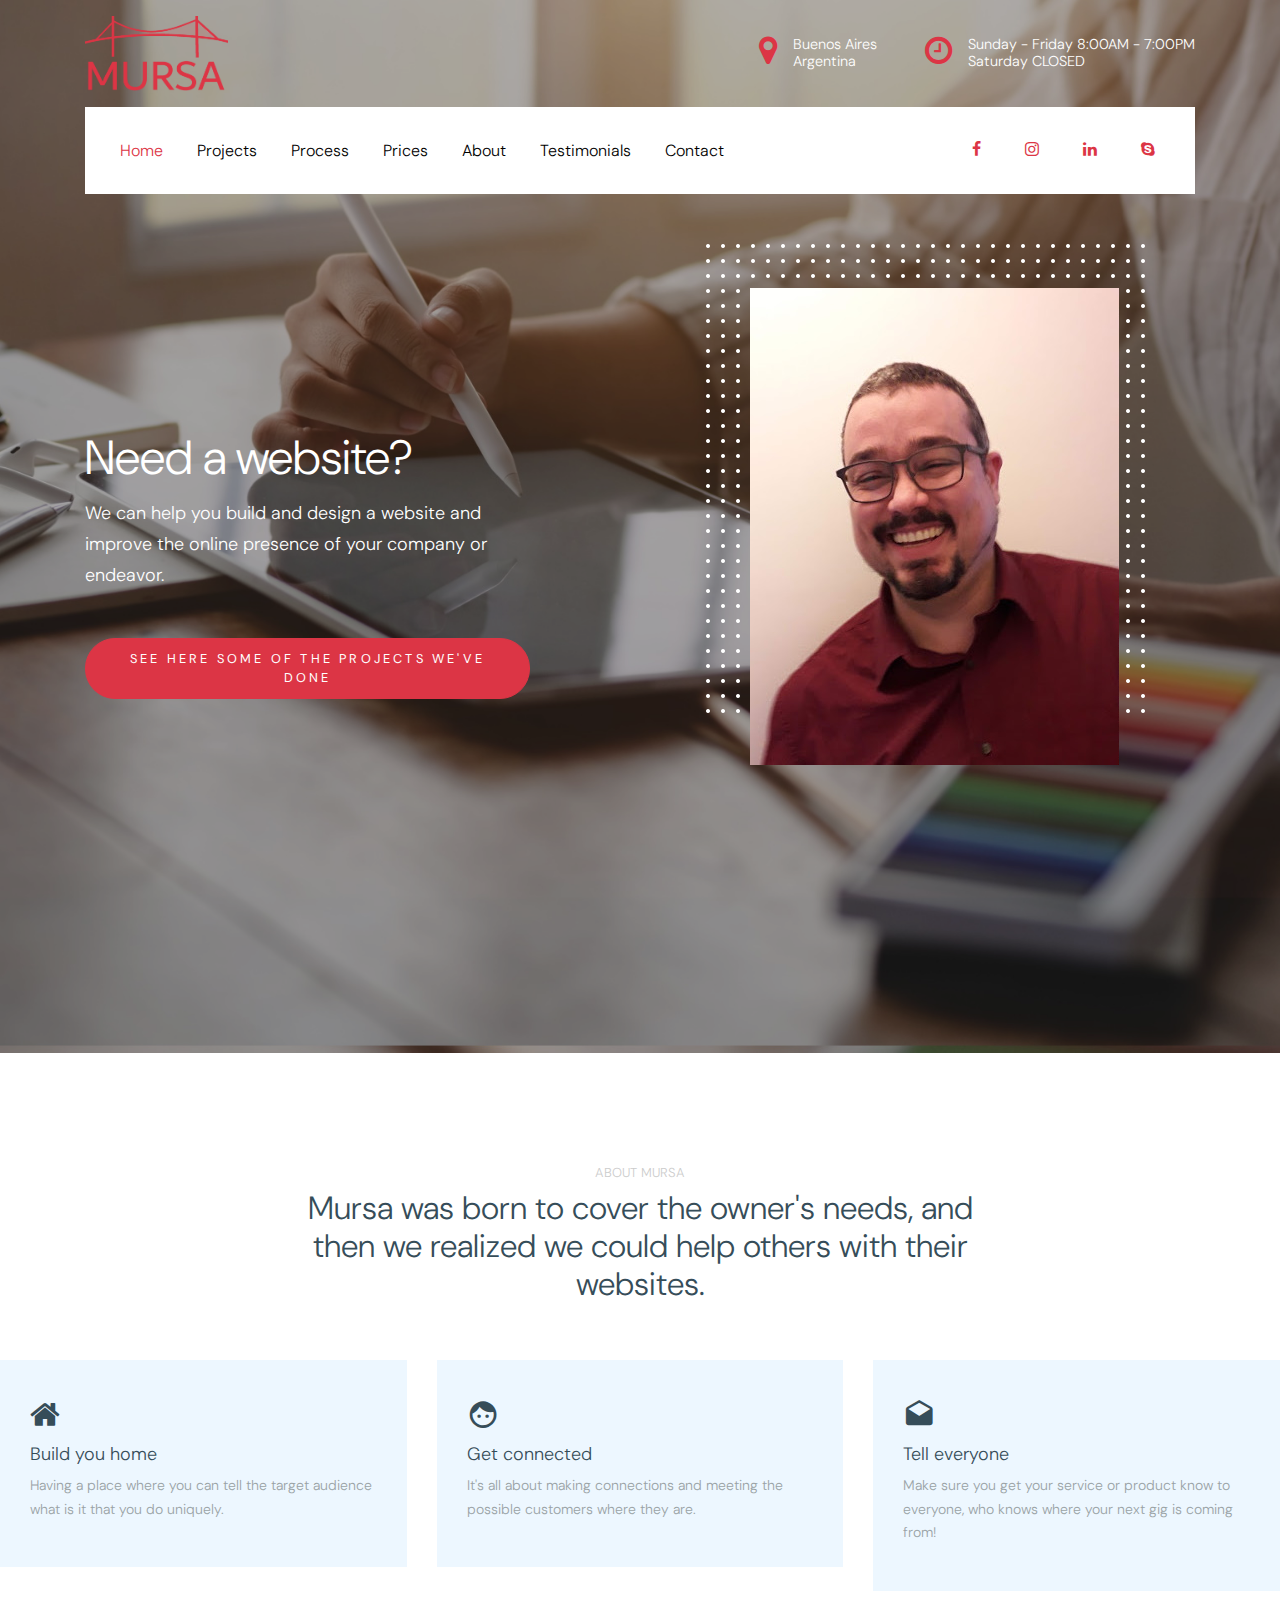
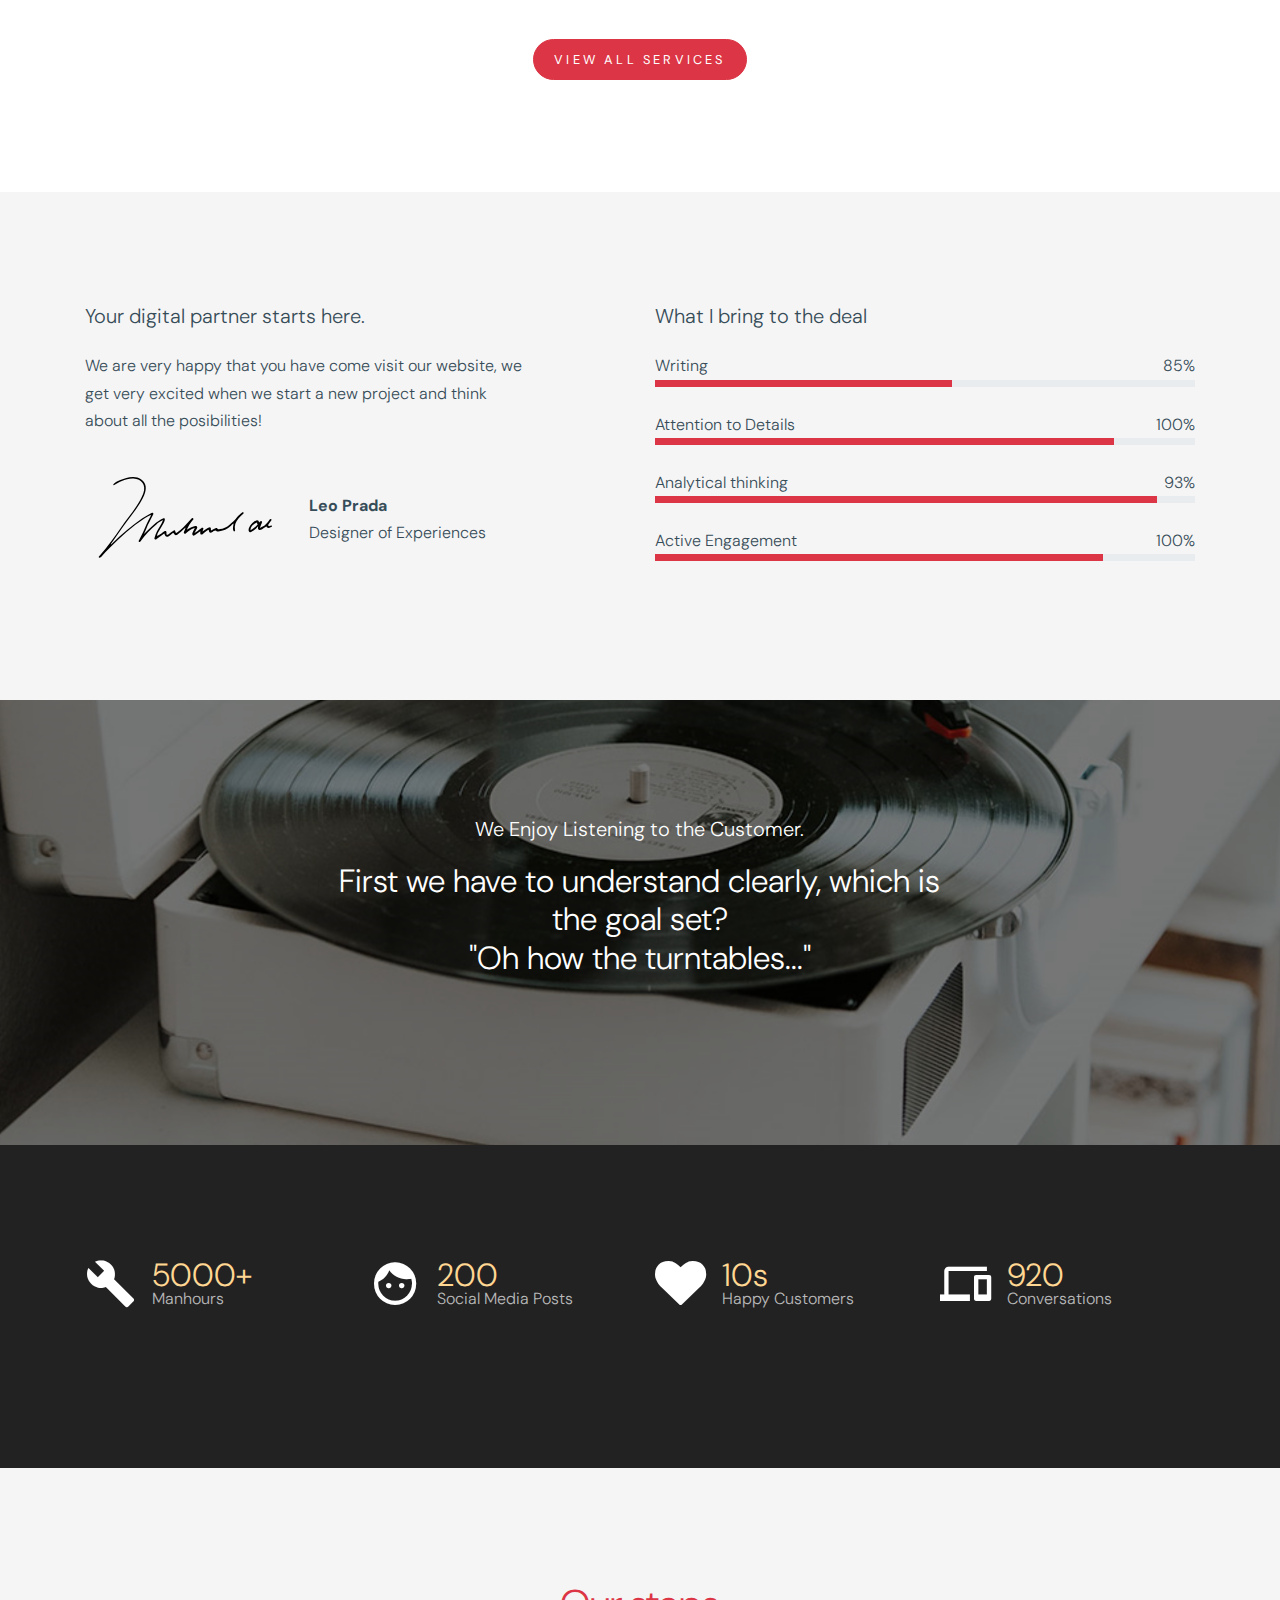
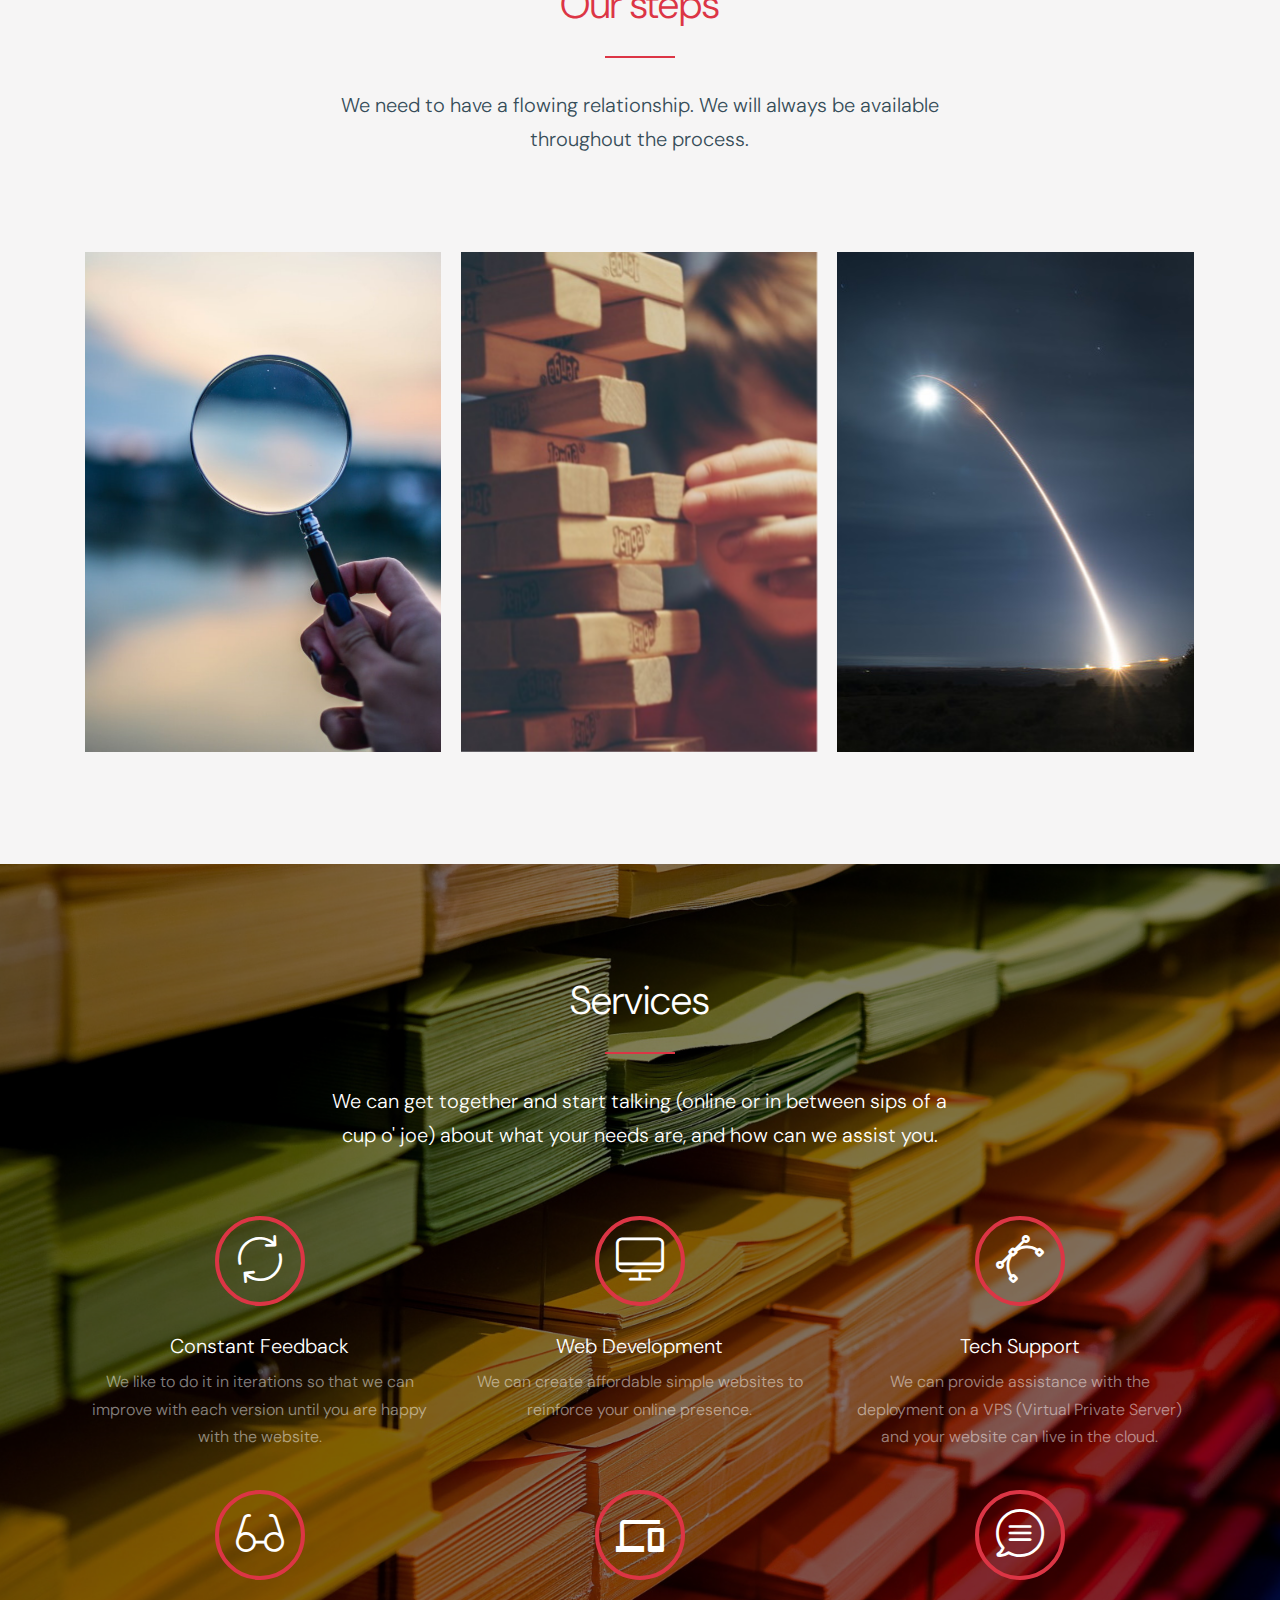
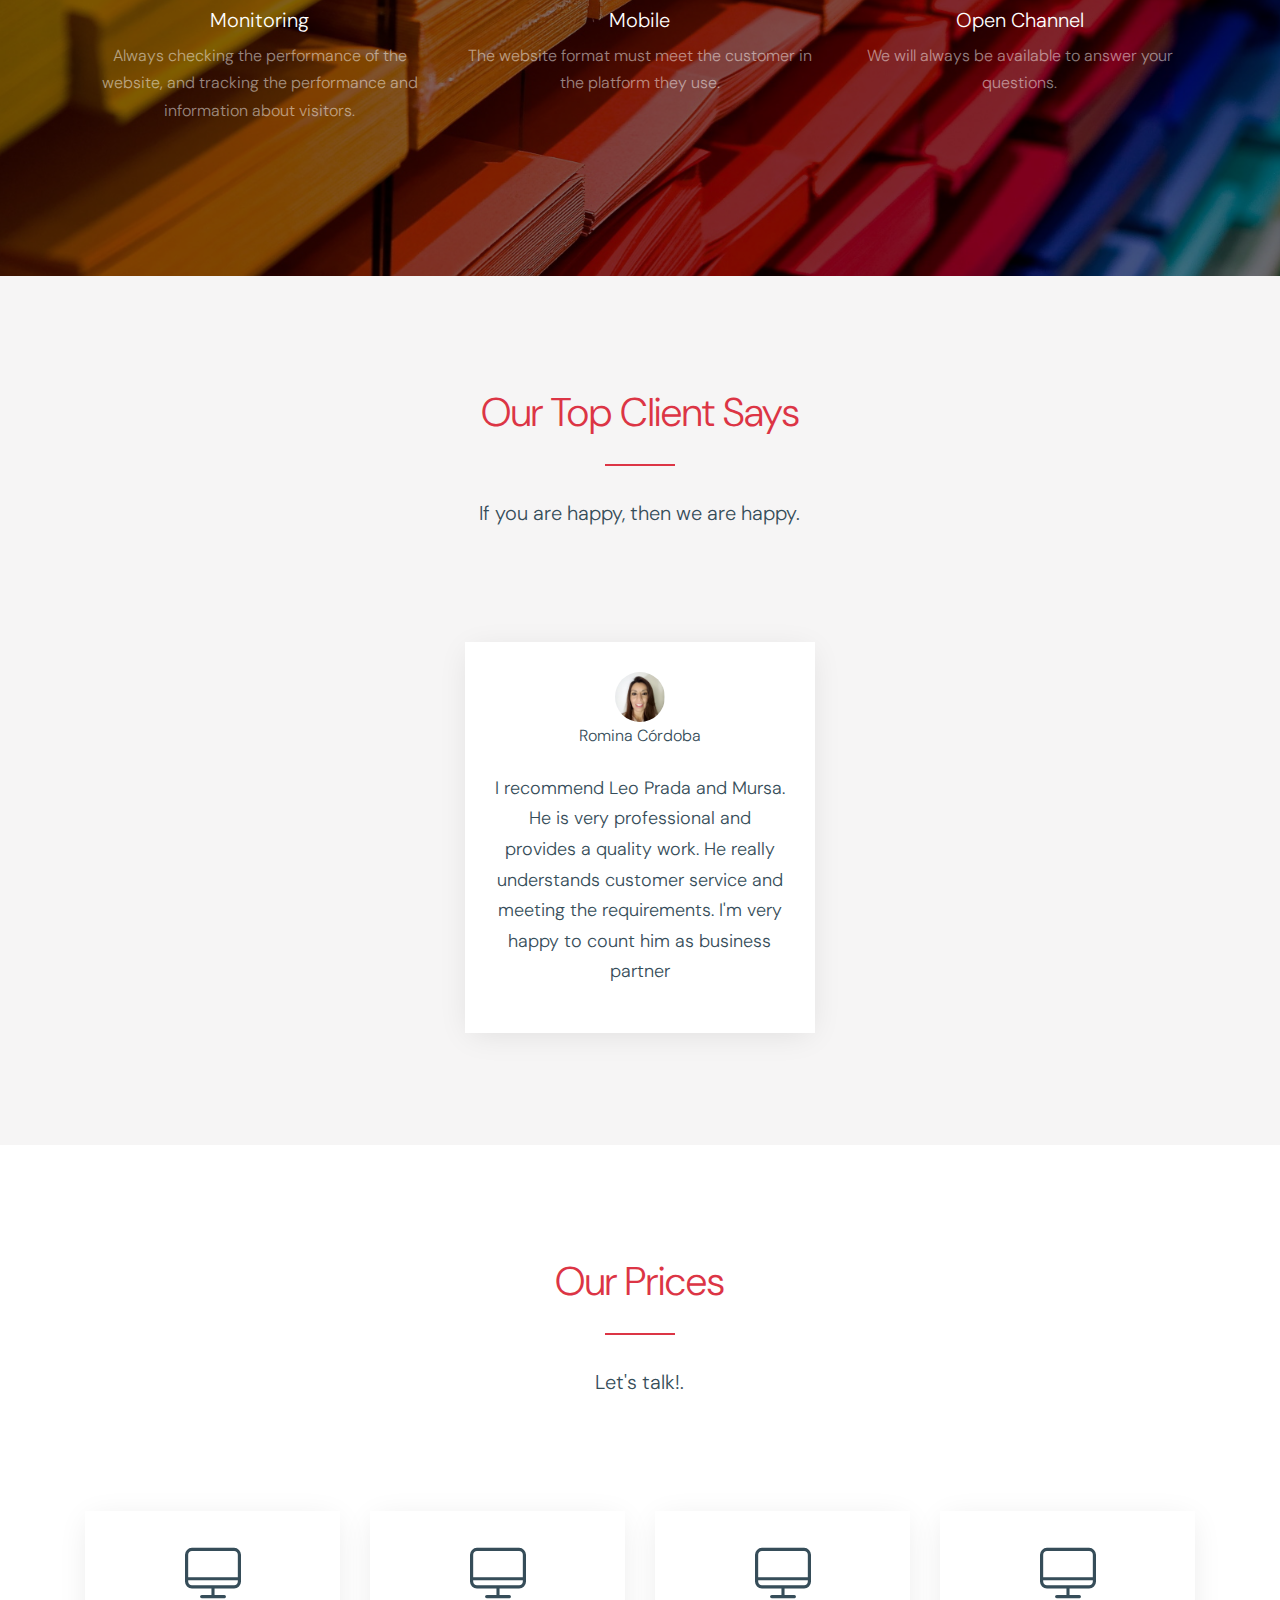
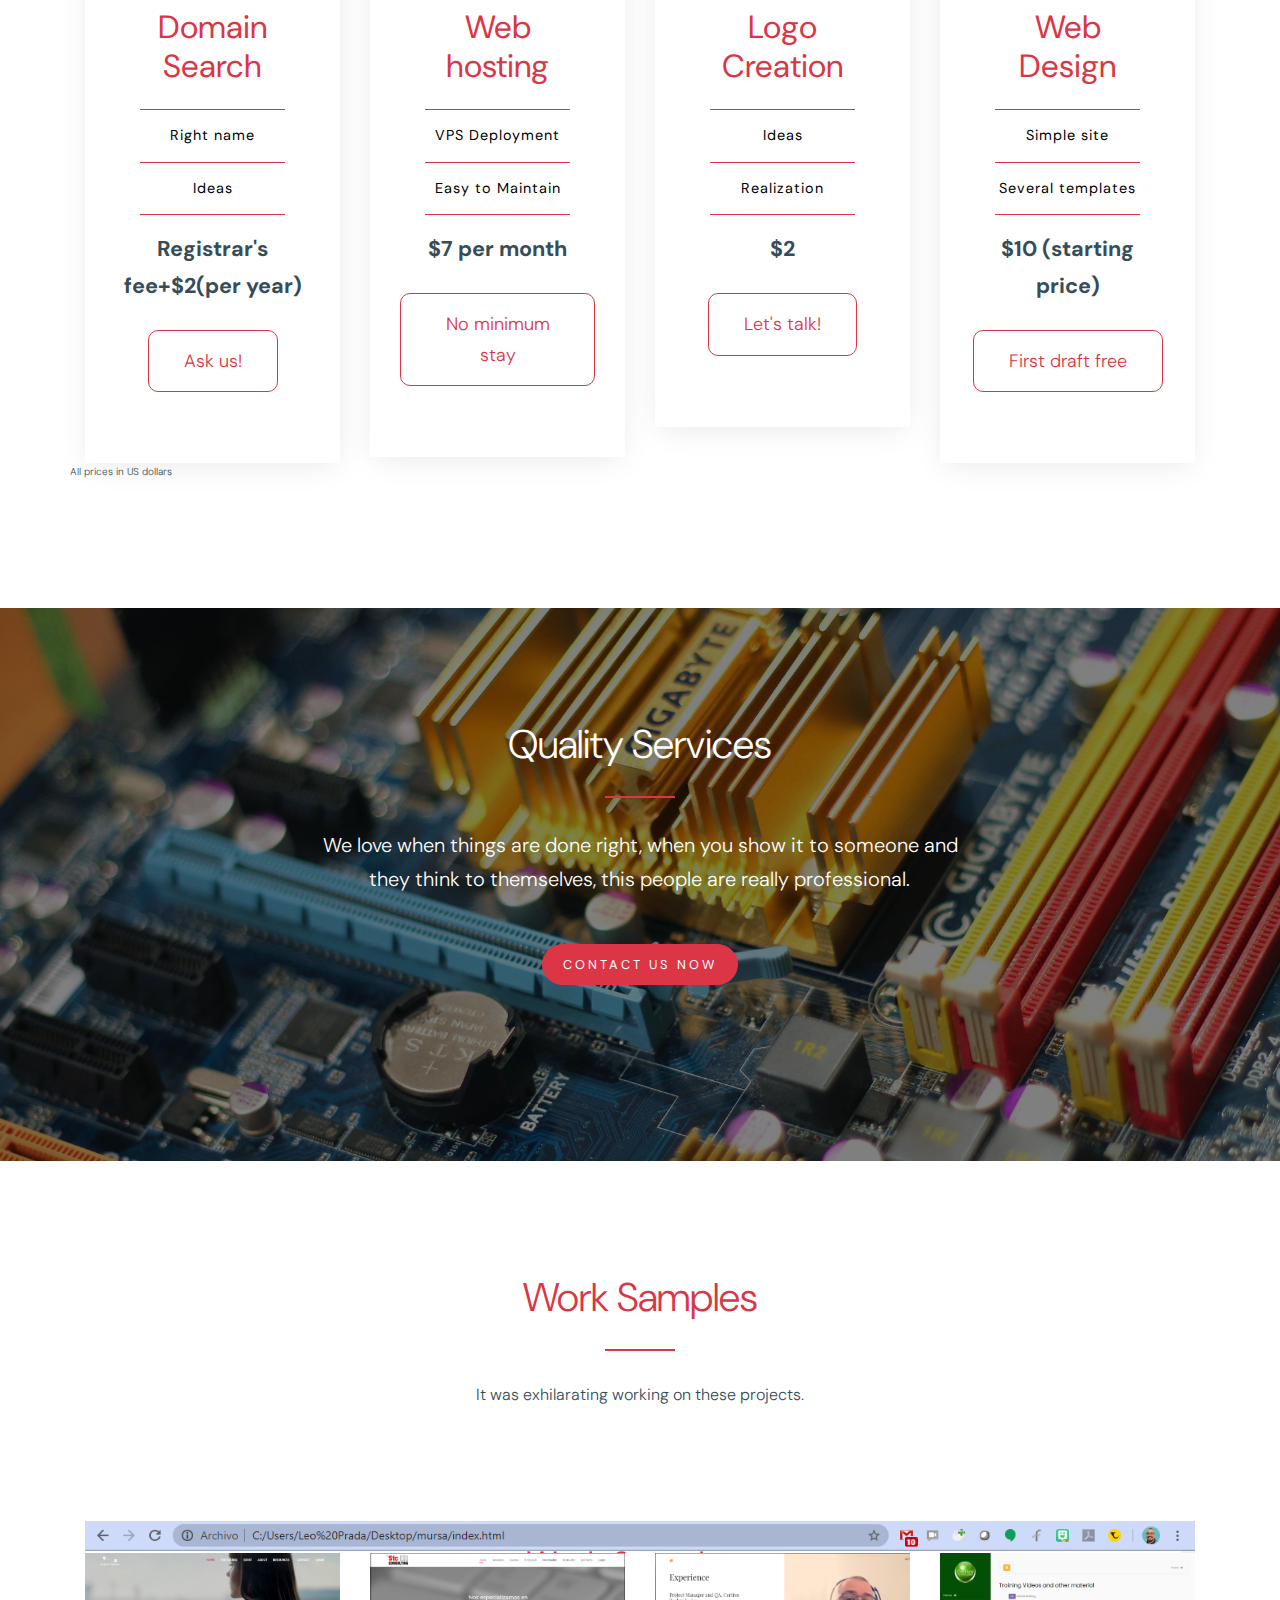
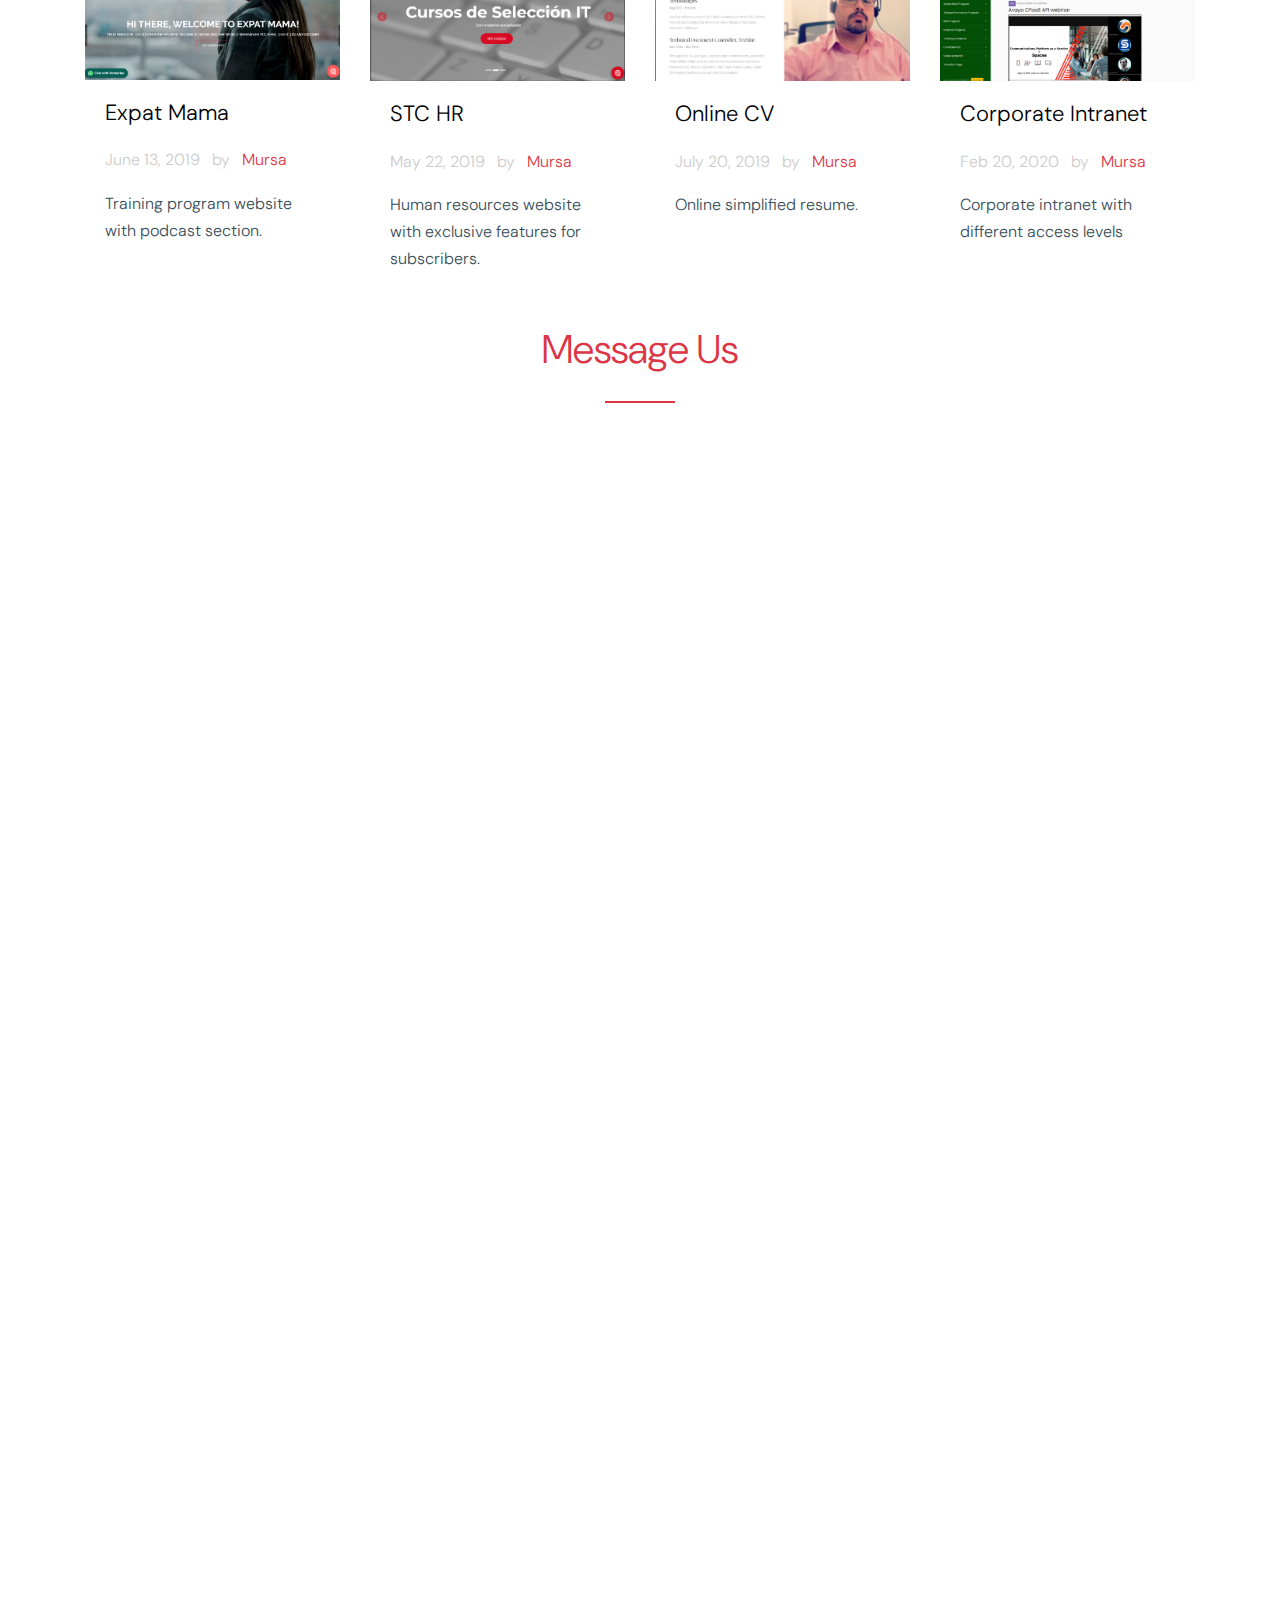
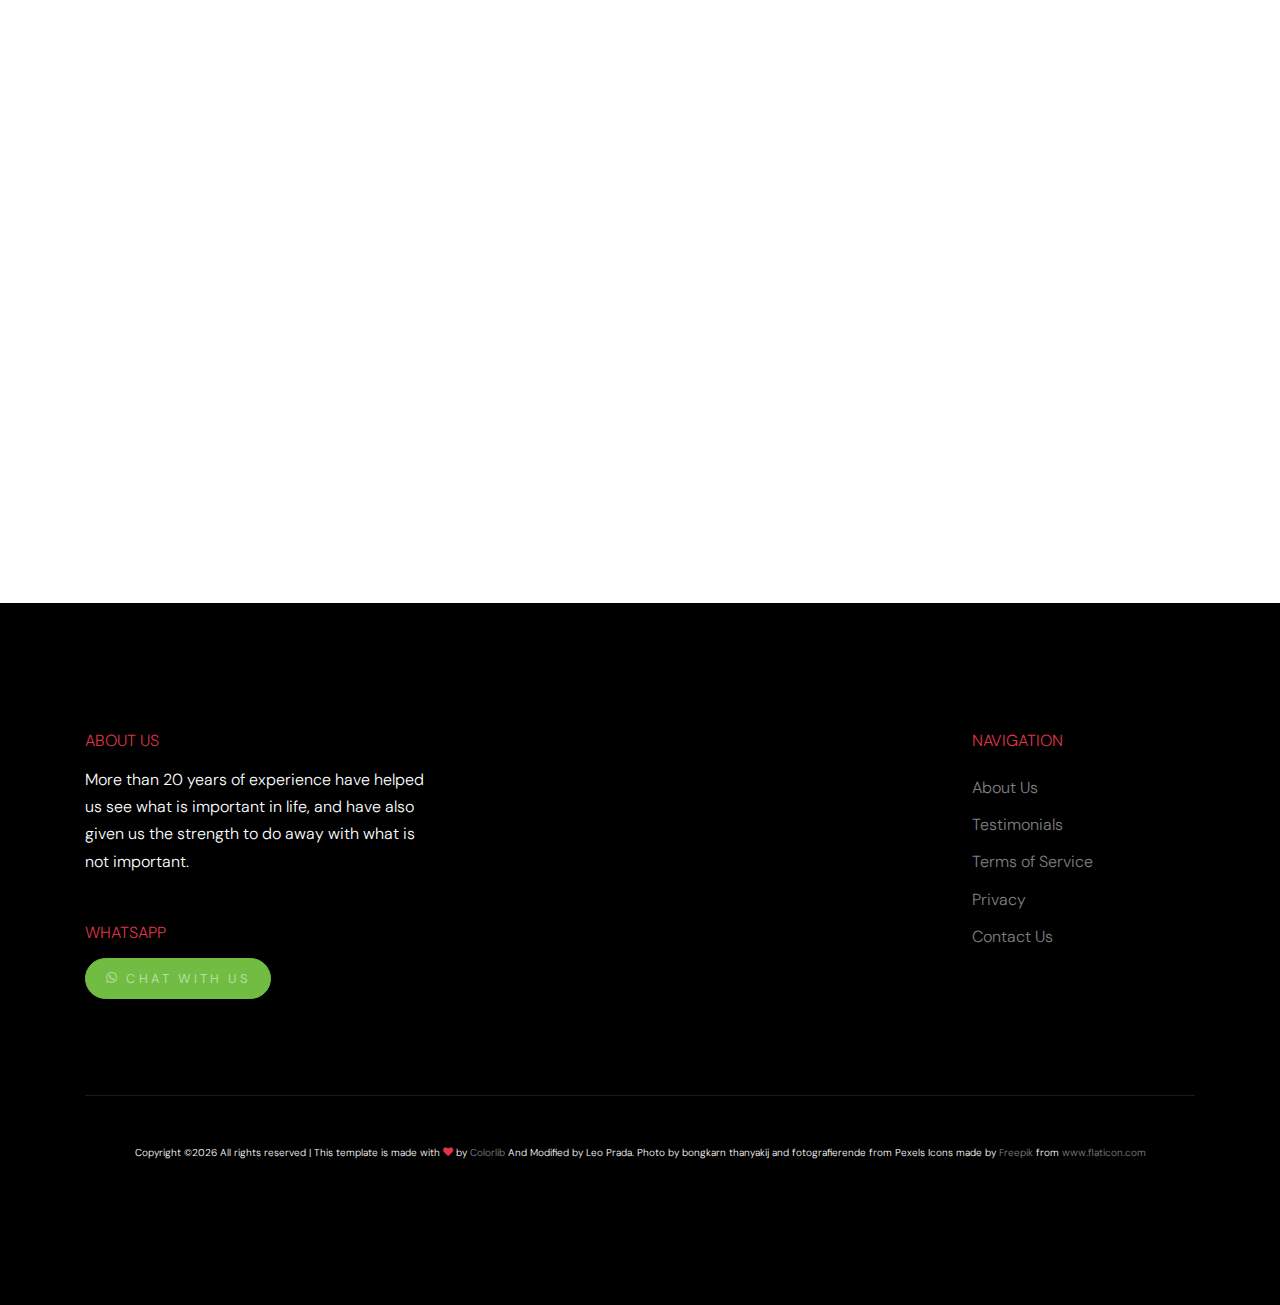
==== index.html @ 1c0abcbe "added intranet" ====
<!doctype html>
<html lang="en">

  <head>
    <title>Mursa &mdash; Designs</title>
    <meta charset="utf-8">
    <meta name="viewport" content="width=device-width, initial-scale=1, shrink-to-fit=no">
	<link rel='icon' href='images/favicon.png' type='image/x-icon'/ >
    <link href="https://fonts.googleapis.com/css?family=DM+Sans:300,400,700&display=swap" rel="stylesheet">

    <link rel="stylesheet" href="fonts/icomoon/style.css">

    <link rel="stylesheet" href="css/bootstrap.min.css">
    <link rel="stylesheet" href="css/bootstrap-datepicker.css">
    <link rel="stylesheet" href="css/jquery.fancybox.min.css">
    <link rel="stylesheet" href="css/owl.carousel.min.css">
    <link rel="stylesheet" href="css/owl.theme.default.min.css">
    <link rel="stylesheet" href="fonts/flaticon/font/flaticon.css">
	<link rel="stylesheet" href="fonts/flaticon-2/font/flaticon.css">
	<link rel="stylesheet" href="https://stackpath.bootstrapcdn.com/font-awesome/4.7.0/css/font-awesome.min.css">
	
	
    <link rel="stylesheet" href="css/aos.css">

    <!-- MAIN CSS -->
    <link rel="stylesheet" href="css/style.css">

  </head>

  <body data-spy="scroll" data-target=".site-navbar-target" data-offset="300">

    
    <div class="site-wrap" id="home-section">

      <div class="site-mobile-menu site-navbar-target">
        <div class="site-mobile-menu-header">
          <div class="site-mobile-menu-close mt-3">
            <span class="icon-close2 js-menu-toggle"></span>
          </div>
        </div>
        <div class="site-mobile-menu-body"></div>
      </div>


<header class="site-navbar site-navbar-target" role="banner">

        <div class="container mb-3">
          <div class="d-flex align-items-center">
            <div class="site-logo mr-auto">
              <img class="site-logo-bg" src="images/mursalogo.png" alt="Mursa" >
              <img class="site-logo-xs" src="images/mursalogoxs.png" alt="Mursa">
			  
            </div>
            <div class="site-quick-contact d-none d-lg-flex ml-auto ">
              <div class="d-flex site-info align-items-center mr-5">
                <span class="block-icon mr-3"><span class="icon-map-marker"></span></span>
                <span>Buenos Aires <br> Argentina</span>
              </div>
              <div class="d-flex site-info align-items-center">
                <span class="block-icon mr-3"><span class="icon-clock-o"></span></span>
                <span>Sunday - Friday 8:00AM - 7:00PM <br> Saturday CLOSED</span>
              </div>
              
            </div>
          </div>
        </div>


        <div class="container">
          <div class="menu-wrap d-flex align-items-center">
            <span class="d-inline-block d-lg-none"><a href="#" class="text-black site-menu-toggle js-menu-toggle py-5"><span class="icon-menu h3 text-black"></span></a></span>

              

              <nav class="site-navigation text-left mr-auto d-none d-lg-block" role="navigation">
                <ul class="site-menu main-menu js-clone-nav mr-auto ">
                  <li class="active"><a href="index.html" class="nav-link">Home</a></li>
                  <li><a href="index.html#projects" class="nav-link">Projects</a></li>
                  <li><a href="index.html#storyline" class="nav-link">Process</a></li>
                  <li><a href="index.html#prices" class="nav-link">Prices</a></li>
                  <li><a href="index.html#features" class="nav-link">About</a></li>
                  <li ><a href="index.html#testimonials" class="nav-link">Testimonials</a></li>
                  <li><a href="index.html#gcontact" class="nav-link">Contact</a></li>
                </ul>
              </nav>

              <div class="top-social ml-auto">
				
				
				<a href="https://www.facebook.com/leandroprada" target="_blank"><span class="icon-facebook"></span></a>
				<a href="https://www.instagram.com/leandro.prada" target="_blank"><span class="icon-instagram"></span></a>
                <a href="https://www.linkedin.com/in/leandroprada" target="_blank"><span class="icon-linkedin"></span></a>
				<a href="skype:leandroprada?chat"  target="_blank"><span class="icon-skype"></span></a>
              </div>
          </div>
        </div>

       

      </header>
    <div class="ftco-blocks-cover-1">
      <div class="site-section-cover overlay" data-stellar-background-ratio="0.5" style="background-image: url('images/hero_1m.jpg')">
        <div class="container">
          <div class="row align-items-center ">
            <div class="col-md-5 mt-5 pt-5">
              <h1 class="mb-3">Need a website?</h1>
              <p>We can help you build and design a website and improve the online presence of your company or endeavor.</p>
              <p class="mt-5"><a href="#projects" class="btn btn-primary">See here some of the projects we've done</a></p>
            </div>
            <div class="col-md-5 ml-auto">
              <div class="white-dots">
                <img src="images/img_7.jpg" alt="" class="img-fluid">
              </div>
            </div>
          </div>
        </div>
      </div>
    </div>
    
    <div class="site-section">
      <div id="features" ="container">
        <div class="row justify-content-center text-center">
          <div class="col-md-7 mb-5">
            <h5 class="subtitle">About Mursa</h5>
            <h2>Mursa was born to cover the owner's needs, and then we realized we could help others with their websites.</h2>
          </div>
        </div>
        <div class="row">
          <div class="col-md-6 col-lg-4 mb-4 mb-lg-0">
            <div class="feature-1">
              <span class="wrap-icon">
                <span class="icon-home"></span>
              </span>
              <h3>Build you home</h3>
              <p>Having a place where you can tell the target audience what is it that you do uniquely.</p>
            </div>
          </div>
          <div class="col-md-6 col-lg-4 mb-4 mb-lg-0">
            <div class="feature-1">
              <span class="wrap-icon">
                <span class="icon-face"></span>
              </span>
              <h3>Get connected</h3>
              <p>It's all about making connections and meeting the possible customers where they are.</p>
            </div>
          </div>
          <div class="col-md-6 col-lg-4 mb-4 mb-lg-0">
            <div class="feature-1">
              <span class="wrap-icon">
                <span class="icon-drafts"></span>
              </span>
              <h3>Tell everyone</h3>
              <p>Make sure you get your service or product know to everyone, who knows where your next gig is coming from!</p>
            </div>
          </div>
        </div>
        <div class="row mt-5">
          <div class="col-lg-12 text-center">
            <a href="#services" class="btn btn-primary">View All Services</a>
          </div>
        </div>
      </div>
    </div>




    <div class="site-section bg-light">
      <div class="container">
        <div class="row">
          <div class="col-md-5">
            <h2 class="h5 mb-4">Your digital partner starts here.</h2>
            <p>We are very happy that you have come visit our website, we get very excited when we start a new project and think about all the posibilities!</p>

            <div class="d-flex align-items-center">
              <span class="sign mr-4">
                <img src="images/signature.svg" alt="" class="img-fluid">
              </span>
              <div>
                <span class="d-block font-weight-bold">Leo Prada</span>
                <span>Designer of Experiences</span>
              </div>
            </div>
          </div>
          <div class="col-md-6 ml-auto">
            <h2 class="h5 mb-4">What I bring to the deal</h2>

            <div class="progress-wrap mb-4">
              <div class="d-flex">
                <span>Writing</span>
                <span class="ml-auto">85%</span>
              </div>
              <div class="progress rounded-0" style="height: 7px;">
                <div class="progress-bar" role="progressbar" style="width: 55%;" aria-valuenow="55" aria-valuemin="0" aria-valuemax="100"></div>
              </div>
            </div>

            <div class="progress-wrap mb-4">
              <div class="d-flex">
                <span>Attention to Details</span>
                <span class="ml-auto">100%</span>
              </div>
              <div class="progress rounded-0" style="height: 7px;">
                <div class="progress-bar" role="progressbar" style="width: 85%;" aria-valuenow="85" aria-valuemin="0" aria-valuemax="100"></div>
              </div>
            </div>

            <div class="progress-wrap mb-4">
              <div class="d-flex">
                <span>Analytical thinking</span>
                <span class="ml-auto">93%</span>
              </div>
              <div class="progress rounded-0" style="height: 7px;">
                <div class="progress-bar" role="progressbar" style="width: 93%;" aria-valuenow="93" aria-valuemin="0" aria-valuemax="100"></div>
              </div>
            </div>

            <div class="progress-wrap mb-4">
              <div class="d-flex">
                <span>Active Engagement</span>
                <span class="ml-auto">100%</span>
              </div>
              <div class="progress rounded-0" style="height: 7px;">
                <div class="progress-bar" role="progressbar" style="width: 83%;" aria-valuenow="83" aria-valuemin="0" aria-valuemax="100"></div>
              </div>
            </div>

          </div>
        </div>
      </div>
    </div>

    <div class="site-section section-3" data-stellar-background-ratio="0.5" style="background-image: url('images/hero_2.jpg');">
      <div class="container">
        <div class="row justify-content-center text-center">
          <div class="col-7 text-center mb-5">
            <p class="lead text-white">We Enjoy Listening to the Customer.</p>
            <h2 class="text-white">First we have to understand clearly, which is the goal set? </br> "Oh how the turntables..."</h2>
          </div>
        </div>
        
      </div>
    </div>

    <div class="site-section counter-wrap">
      <div class="container">
        <div class="row">
          <div class="col-md-6 col-lg-3 mb-5">
            <div class="d-flex align-items-center counter">
              <span class="icon-build wrap-icon mr-3"></span>
              <div class="text">
                <span class="d-block number">5000+</span>
                <span class="caption">Manhours</span>
              </div>
            </div>
          </div>
          <div class="col-md-6 col-lg-3 mb-5">
            <div class="d-flex align-items-center counter">
              <span class="icon-face wrap-icon mr-3"></span>
              <div class="text">
                <span class="d-block number">200</span>
                <span class="caption">Social Media Posts</span>
              </div>
            </div>
          </div>
          <div class="col-md-6 col-lg-3 mb-5">
            <div class="d-flex align-items-center counter">
              <span class="icon-heart wrap-icon mr-3"></span>
              <div class="text">
                <span class="d-block number">10s</span>
                <span class="caption">Happy Customers</span>
              </div>
            </div>
          </div>
		     <div class="col-md-6 col-lg-3 mb-5">
            <div class="d-flex align-items-center counter">
              <span class="icon-phonelink wrap-icon mr-3"></span>
              <div class="text">
                <span class="d-block number">920</span>
                <span class="caption">Conversations</span>
              </div>
            </div>
          </div>
        </div>
      </div>
    </div>



    <div class="site-section bg-light">
      <div id="storyline" class="container">
        <div class="row justify-content-center  mb-5">
          <div class="col-md-7 text-center">
            <h3 class="section-heading text-center">Our steps</h3>
            <p class="mb-5 lead">We need to have a flowing relationship. We will always be available throughout the process.</p>

          </div>

        </div>
        <div class="row">
          <div class="col-12">

            <div class="nonloop-block-13 owl-carousel">
              <div class="news-1" style="background-image: url('images/img_8.jpg');">
                <div class="text">
                  <h3><a href="#storyline">I Still Haven't Found...</a></h3>
                  <span class="category d-block mb-3">Research</span>
                  <p class="mb-4">Discovery sessions aiming at the gathering of requirements, regarding the company's vision of the world. The goals the website will have.</p>
                  <a href="#storyline" class="d-block arrow-wrap"><span class="icon-arrow_forward"></span></a>
                </div>
              </div>

              <div class="news-1" style="background-image: url('images/img_9.jpg');">
                <div class="text">
                  <h3><a href="#storyline">Our House in the Middle of the Stret</a></h3>
                  <span class="category d-block mb-3">Construction</span>
                  <p class="mb-4">Building the website in a number of iterations, brick after brick.</p>
                  <a href="#storyline" class="d-block arrow-wrap"><span class="icon-arrow_forward"></span></a>
                </div>
              </div>

              <div class="news-1" style="background-image: url('images/img_10.jpg');">
                <div class="text">
                  <h3><a href="#storyline">Last Train to London</a></h3>
                  <span class="category d-block mb-3">Deployment</span>
                  <p class="mb-4">Finally, once the product is ready to see the light, it is launched and tested.</p>
                  <a href="#storyline" class="d-block arrow-wrap"><span class="icon-arrow_forward"></span></a>
                </div>
              </div>

             <!--  <div class="news-1" style="background-image: url('images/img_1.jpg');">
                <div class="text">
                  <h3><a href="#">Final Countdown</a></h3>
                  <span class="category d-block mb-3">Web Development</span>
                  <p class="mb-4">Finally, once the product is ready to see the light, it is launched and tested.</p>
                  <a href="#" class="d-block arrow-wrap"><span class="icon-arrow_forward"></span></a>
                </div>
              </div> -->
            </div>
            
          </div>
        </div>
      </div>
    </div>


    

    <div class="site-section section-3" data-stellar-background-ratio="0.5" style="background-image: url('images/hero_2m.jpg');">
      <div id="services" class="container">
        <div class="row justify-content-center text-center">
          <div class="col-7 text-center mb-5">
            <h2 class="text-white section-heading primary-color-icon text-center">Services</h2>
            <p class="lead text-white">We can get together and start talking (online or in between sips of a cup o' joe) about what your needs are, and how can we assist you. </p>
          </div>
        </div>
        <div class="row">
          <div class="col-lg-4 col-md-6 mb-4">
            <div class="service-1">
              <span class="service-1-icon">
                <!-- <span class="icon-attach_money"></span> -->
				<span class="flaticon-reload display-4  mb-4 d-inline-block"></span>
			  </span>
              <div class="service-1-contents">
                <h3>Constant Feedback</h3>
                <p>We like to do it in iterations so that we can improve with each version until you are happy with the website.</p>
              </div>
            </div>
          </div>
          <div class="col-lg-4 col-md-6 mb-4">
            <div class="service-1">
              <span class="service-1-icon">
                <!-- <span class="icon-build"></span> -->
				<span class="flaticon-monitor display-4 mb-4 d-inline-block"></span>
              </span>
              <div class="service-1-contents">
                <h3>Web Development</h3>
                <p>We can create affordable simple websites to reinforce your online presence.</p>
              </div>
            </div>
          </div>
          <div class="col-lg-4 col-md-6 mb-4">
            <div class="service-1">
              <span class="service-1-icon">
                <span class="flaticon-vector display-4  mb-4 d-inline-block"></span>
              </span>
              <div class="service-1-contents">
                <h3>Tech Support</h3>
                <p>We can provide assistance with the deployment on a VPS (Virtual Private Server) and your website can live in the cloud.</p>
              </div>
            </div>
          </div>

          <div class="col-lg-4 col-md-6 mb-4">
            <div class="service-1">
              <span class="service-1-icon">
                <span class="flaticon-glasses display-4 mb-4 d-inline-block"></span>                
              </span>
              <div class="service-1-contents">
                <h3>Monitoring</h3>
                <p>Always checking the performance of the website, and tracking the performance and information about visitors.</p>
              </div>
            </div>
          </div>
		  
		  
		    
		  
		  
          <div class="col-lg-4 col-md-6 mb-4">
            <div class="service-1">
              <span class="service-1-icon">
                <span class="icon-phonelink"></span>
              </span>
              <div class="service-1-contents">
                <h3>Mobile</h3>
                <p>The website format must meet the customer in the platform they use.</p>
              </div>
            </div>
          </div>
          <div class="col-lg-4 col-md-6 mb-4">
            <div class="service-1">
              <span class="service-1-icon">
                <span class="flaticon-chat display-4 mb-4 d-inline-block"></span>
              </span>
              <div class="service-1-contents">
                <h3>Open Channel</h3>
                <p>We will always be available to answer your questions.</p>
              </div>
            </div>
          </div>

        </div>
      </div>
    </div>


    
    
    <div class="site-section bg-light">
      <div id="testimonials" class="container">
        <div class="row justify-content-center text-center mb-5">
          <div class="col-7 text-center mb-5">
            <h2 class="section-heading text-center">Our Top Client Says</h2>
            <p class="lead">If you are happy, then we are happy.</p>
          </div>
        </div>
        <div class="row">
          <div class="offset-lg-4 col-lg-4 mb-4 mb-lg-0">
            <div class="testimonial-2 text-center">
              <div class="v-card mb-4 text-center">
                <img src="images/person_1.jpg" alt="Image" class="img-fluid mx-auto d-block">
                <span>Romina C&oacute;rdoba</span>
              </div>
              <blockquote>
                <p>I recommend Leo Prada and Mursa. He is very professional and provides a quality work. He really understands customer service and meeting the requirements. I'm very happy to count him as business partner</p>
              </blockquote>
              
            </div>
          </div>
<!--           <div class="col-lg-4 mb-4 mb-lg-0">
            <div class="testimonial-2 text-center">
              <div class="v-card mb-4 text-center">
                <img src="images/person_2.jpg" alt="Image" class="img-fluid mx-auto d-block">
                <span>Jean Stanley</span>
              </div>
              <blockquote>
                <p>"Lorem ipsum dolor sit amet, consectetur adipisicing elit. Voluptatem, deserunt eveniet veniam. Ipsam, nam, voluptatum"</p>
              </blockquote>
              
            </div>
          </div>
          <div class="col-lg-4 mb-4 mb-lg-0">
            <div class="testimonial-2 text-center">
              <div class="v-card mb-4 text-center">
                <img src="images/person_3.jpg" alt="Image" class="img-fluid mx-auto d-block">
                <span>Katie Rose</span>
              </div>
              <blockquote>
                <p>"Lorem ipsum dolor sit amet, consectetur adipisicing elit. Voluptatem, deserunt eveniet veniam. Ipsam, nam, voluptatum"</p>
              </blockquote>
              
            </div>
          </div> -->
        </div>
      </div>
    </div>


	<div class="site-section bg-gray-4">
      <div id="prices" class="container">
        <div class="row justify-content-center text-center mb-5">
          <div class="col-7 text-center mb-5">
            <h2 class="section-heading text-center">Our Prices</h2>
            <p class="lead">Let's talk!.</p>
          </div>
        </div>
        <div class="row ">
          <div class="col-lg-3 mb-3 mb-lg-0">
            <div class="testimonial-2 text-center">
              <div class="v-card mb-4 text-center">
                <span class="flaticon-monitor display-4 mb-4 "></span>
                <h2 class="pricing-title">Domain </br> Search</h2>
              </div>
              <blockquote>
                <ul class="pricing-features">
				  <li class="pricing-features-item">Right name</li>
				  <li class="pricing-features-item">Ideas</li>
				</ul>
				<span class="pricing-price">Registrar's fee+$2(per year)</span>
				<a href="./index.html#contact" class="pricing-button">Ask us!</a>
              </blockquote>
              
            </div>
          </div>
		    <div class="col-lg-3 mb-3 mb-lg-0">
            <div class="testimonial-2 text-center">
              <div class="v-card mb-4 text-center">
                <span class="flaticon-monitor display-4 mb-4"></span>
                <h2 class="pricing-title">Web </br> hosting</h2>
              </div>
              <blockquote>
                <ul class="pricing-features text-center">
				  <li class="pricing-features-item">VPS Deployment</li>
				  <li class="pricing-features-item">Easy to Maintain</li>
				</ul>
				<span class="pricing-price">$7 per month</span>
				<a href="./index.html#gcontact" class="pricing-button">No minimum stay</a>
              </blockquote>
              
            </div>
          </div>
		    <div class="col-lg-3 mb-3 mb-lg-0">
            <div class="testimonial-2 text-center">
              <div class="v-card mb-4 text-center">
                <span class="flaticon-monitor display-4 mb-4"></span>
                <h2 class="pricing-title">Logo </br> Creation</h2>
              </div>
              <blockquote>
                <ul class="pricing-features text-center">
				  <li class="pricing-features-item">Ideas</li>
				  <li class="pricing-features-item">Realization</li>
				</ul>
				<span class="pricing-price">$2</span>
				<a href="./index.html#gcontact" class="pricing-button">Let's talk!</a>
              </blockquote>
              
            </div>
          </div>
		    <div class="col-lg-3 mb-3 mb-lg-0">
            <div class="testimonial-2 text-center">
              <div class="v-card mb-4 text-center">
                <span class="flaticon-monitor display-4 mb-4"></span>
                <h2 class="pricing-title">Web </br> Design</h2>
              </div>
              <blockquote>
                <ul class="pricing-features text-center">
				  <li class="pricing-features-item">Simple site</li>
				  <li class="pricing-features-item">Several templates</li>
				</ul>
				<span class="pricing-price">$10 (starting price)</span>
				<a href="./index.html#gcontact" class="pricing-button">First draft free</a>
              </blockquote>
              
            </div>
          </div>
		  <p style="font-size:10px">All prices in US dollars</p>
        </div>
      </div>
    </div>
	



    <div class="site-section section-3" data-stellar-background-ratio="0.5" style="background-image: url('images/hero_3m.jpg');">
      <div class="container">
        <div class="row justify-content-center text-center">
          <div class="col-7 text-center mb-5">
            <h2 class="text-white section-heading primary-color-icon text-center">Quality Services</h2>
            <p class="lead text-white mb-5">We love when things are done right, when you show it to someone and they think to themselves, this people are really professional.</p>
            <p><a href="#gcontact" class="btn btn-primary">Contact Us Now</a></p>
          </div>
        </div>
      </div>
    </div>


    <div id="projects" class="site-section bg-white">
      <div class="container">
        <div class="row justify-content-center text-center mb-5">
          <div class="col-7 text-center mb-5">
            <h2 class="section-heading text-center">Work Samples</h2>
            <p>It was exhilarating working on these projects.</p>
          </div>
        </div>

        <div class="row">
		
		  <div class="col-lg-12 col-md-12 mb-12">
			<img src="images/navigationbar.png" alt="Image" class="img-fluid">
		  </div>	 
		
          <div class="col-lg-3 col-md-6 mb-3">
            <div class="post-entry-1 h-100">
              <a href="http://www.expatmama.life" target="_blank">
                <img src="images/expatmama.png" alt="Image"
                 class="img-fluid">
              </a>
              <div class="post-entry-1-contents">
                
                <h2><a href="http://www.expatmama.life" target="_blank">Expat Mama</a></h2>
                <span class="meta d-inline-block mb-3">June 13, 2019 <span class="mx-2">by</span> <a href="#">Mursa</a></span>
                <p>Training program website with podcast section.</p>
              </div>
            </div>
          </div>
          <div class="col-lg-3 col-md-6 mb-3">
            <div class="post-entry-1 h-100">
              <a href="https://www.stchr.com.ar"  target="_blank">
                <img src="images/stchr.png" alt="Image"
                 class="img-fluid">
              </a>
              <div class="post-entry-1-contents">
                
                <h2><a href="https://www.stchr.com.ar" target="_blank">STC HR</a></h2>
                <span class="meta d-inline-block mb-3">May 22, 2019 <span class="mx-2">by</span> <a href="#">Mursa</a></span>
                <p>Human resources website with exclusive features for subscribers.</p>
              </div>
            </div>
          </div>

          <div class="col-lg-3 col-md-6 mb-3">
            <div class="post-entry-1 h-100">
              <a href="http://www.resume.leoprada.com.ar/index.html" target="_blank">
                <img src="images/resume.png" alt="Image"
                 class="img-fluid">
              </a>
              <div class="post-entry-1-contents">
                
                <h2><a href="http://www.resume.leoprada.com.ar/index.html"target="_blank">Online CV</a></h2>
                <span class="meta d-inline-block mb-3">July 20, 2019 <span class="mx-2">by</span> <a href="#">Mursa</a></span>
                <p>Online simplified resume.</p>
              </div>
            </div>
          </div>
		  
		   <div class="col-lg-3 col-md-6 mb-3">
            <div class="post-entry-1 h-100">
              <a href="http://intranet.certiustech.com/login/login.php?error=notloggedin" target="_blank">
                <img src="images/intranet.png" alt="Image"
                 class="img-fluid">
              </a>
              <div class="post-entry-1-contents">
                
                <h2><a href="http://intranet.certiustech.com/login/login.php?error=notloggedin"target="_blank">Corporate Intranet</a></h2>
                <span class="meta d-inline-block mb-3">Feb 20, 2020 <span class="mx-2">by</span> <a href="#">Mursa</a></span>
                <p>Corporate intranet with different access levels</p>
              </div>
            </div>
          </div>
        </div>
		
		<div id="gcontact" class="col-lg-12 col-md-12 mb-12">
			<h2 class="section-heading text-center">Message Us </h2> 
			<iframe class="text-center" src="https://docs.google.com/forms/d/e/1FAIpQLSeImrGoAO0oDWhNS_qHbq0EwzXxCBLzzE3cpyQfuGDBVao3Dw/viewform?embedded=true" width="95%" height="1650px" frameborder="0" marginheight="0" marginwidth="0">Loading...</iframe>
		</div>

      </div>
    </div>


    

    

    <footer class="site-footer">
      <div class="container">
        <div class="row">
          <div class="col-lg-4">
            <h2 class="footer-heading mb-3">About Us</h2>
                <p class="mb-5">More than 20 years of experience have helped us see what is important in life, and have also given us the strength to do away with what is not important. </p>

                <h2 class="footer-heading mb-3">Whatsapp</h2>
				<a href="https://wa.me/5491154560723" class="btn btn-success"><span class="icon-whatsapp"></span> Chat With Us</a>
          </div>
          <div class="col-lg-8 ml-auto">
            <div class="row">
              <div class="col-lg-4 ml-auto">
              </div>
              <div class="col-lg-4">
                <h2 class="footer-heading mb-4">Navigation</h2>
                <ul class="list-unstyled">
                  <li><a href="#">About Us</a></li>
                  <li><a href="#testimonials">Testimonials</a></li>
                  <li><a href="#">Terms of Service</a></li>
                  <li><a href="#">Privacy</a></li>
                  <li><a href="#gcontact">Contact Us</a></li>
                </ul>
                
              </div>

              
              
            </div>
          </div>
        </div>
        <div class="row pt-5 mt-5 text-center">
          <div class="col-md-12">
            <div class="border-top pt-5">
              <p style="font-size:10px;">
            <!-- Link back to Colorlib can't be removed. Template is licensed under CC BY 3.0. -->
            Copyright &copy;<script>document.write(new Date().getFullYear());</script> All rights reserved | This template is made with <i class="icon-heart text-danger" aria-hidden="true"></i> by <a href="https://colorlib.com" target="_blank" >Colorlib</a> And Modified by Leo Prada.
			Photo by bongkarn thanyakij and fotografierende from Pexels
			Icons made by <a href="https://www.flaticon.com/authors/freepik" title="Freepik">Freepik</a> from <a href="https://www.flaticon.com/" title="Flaticon"> www.flaticon.com</a>

            <!-- Link back to Colorlib can't be removed. Template is licensed under CC BY 3.0. -->
            </p>
            </div>
          </div>

        </div>
      </div>
    </footer>

<button onclick="topFunction()" id="myBtn" title="Go to top">Top</button>


    </div>

    <script src="js/button.js"></script>
    <script src="js/jquery-3.3.1.min.js"></script>
    <script src="js/jquery-migrate-3.0.0.js"></script>
    <script src="js/popper.min.js"></script>
    <script src="js/bootstrap.min.js"></script>
    <script src="js/owl.carousel.min.js"></script>
    <script src="js/jquery.sticky.js"></script>
    <script src="js/jquery.waypoints.min.js"></script>
    <script src="js/jquery.animateNumber.min.js"></script>
    <script src="js/jquery.fancybox.min.js"></script>
    <script src="js/jquery.stellar.min.js"></script>
    <script src="js/jquery.easing.1.3.js"></script>
    <script src="js/bootstrap-datepicker.min.js"></script>
    <script src="js/aos.js"></script>

    <script src="js/main.js"></script>
	
	<!-- Default Statcounter code for LeandroPrada
				http://www.leandroprada.website -->
				<script type="text/javascript">
				var sc_project=11746492; 
				var sc_invisible=1; 
				var sc_security="0d420bfb"; 
				</script>
				<script type="text/javascript"
				src="https://www.statcounter.com/counter/counter.js"
				async></script>
				<noscript><div class="statcounter"><a title="Web Analytics
				Made Easy - StatCounter" href="https://statcounter.com/"
				target="_blank"><img class="statcounter"
				src="https://c.statcounter.com/11746492/0/0d420bfb/1/"
				alt="Web Analytics Made Easy -
				StatCounter"></a></div></noscript>
				<!-- End of Statcounter Code -->

  </body>

</html>
---- fonts/icomoon/style.css ----
@font-face {
  font-family: 'icomoon';
  src:  url('fonts/icomoon.eot?10si43');
  src:  url('fonts/icomoon.eot?10si43#iefix') format('embedded-opentype'),
    url('fonts/icomoon.ttf?10si43') format('truetype'),
    url('fonts/icomoon.woff?10si43') format('woff'),
    url('fonts/icomoon.svg?10si43#icomoon') format('svg');
  font-weight: normal;
  font-style: normal;
}

[class^="icon-"], [class*=" icon-"] {
  /* use !important to prevent issues with browser extensions that change fonts */
  font-family: 'icomoon' !important;
  speak: none;
  font-style: normal;
  font-weight: normal;
  font-variant: normal;
  text-transform: none;
  line-height: 1;

  /* Better Font Rendering =========== */
  -webkit-font-smoothing: antialiased;
  -moz-osx-font-smoothing: grayscale;
}

.icon-asterisk:before {
  content: "\f069";
}
.icon-plus:before {
  content: "\f067";
}
.icon-question:before {
  content: "\f128";
}
.icon-minus:before {
  content: "\f068";
}
.icon-glass:before {
  content: "\f000";
}
.icon-music:before {
  content: "\f001";
}
.icon-search:before {
  content: "\f002";
}
.icon-envelope-o:before {
  content: "\f003";
}
.icon-heart:before {
  content: "\f004";
}
.icon-star:before {
  content: "\f005";
}
.icon-star-o:before {
  content: "\f006";
}
.icon-user:before {
  content: "\f007";
}
.icon-film:before {
  content: "\f008";
}
.icon-th-large:before {
  content: "\f009";
}
.icon-th:before {
  content: "\f00a";
}
.icon-th-list:before {
  content: "\f00b";
}
.icon-check:before {
  content: "\f00c";
}
.icon-close:before {
  content: "\f00d";
}
.icon-remove:before {
  content: "\f00d";
}
.icon-times:before {
  content: "\f00d";
}
.icon-search-plus:before {
  content: "\f00e";
}
.icon-search-minus:before {
  content: "\f010";
}
.icon-power-off:before {
  content: "\f011";
}
.icon-signal:before {
  content: "\f012";
}
.icon-cog:before {
  content: "\f013";
}
.icon-gear:before {
  content: "\f013";
}
.icon-trash-o:before {
  content: "\f014";
}
.icon-home:before {
  content: "\f015";
}
.icon-file-o:before {
  content: "\f016";
}
.icon-clock-o:before {
  content: "\f017";
}
.icon-road:before {
  content: "\f018";
}
.icon-download:before {
  content: "\f019";
}
.icon-arrow-circle-o-down:before {
  content: "\f01a";
}
.icon-arrow-circle-o-up:before {
  content: "\f01b";
}
.icon-inbox:before {
  content: "\f01c";
}
.icon-play-circle-o:before {
  content: "\f01d";
}
.icon-repeat:before {
  content: "\f01e";
}
.icon-rotate-right:before {
  content: "\f01e";
}
.icon-refresh:before {
  content: "\f021";
}
.icon-list-alt:before {
  content: "\f022";
}
.icon-lock:before {
  content: "\f023";
}
.icon-flag:before {
  content: "\f024";
}
.icon-headphones:before {
  content: "\f025";
}
.icon-volume-off:before {
  content: "\f026";
}
.icon-volume-down:before {
  content: "\f027";
}
.icon-volume-up:before {
  content: "\f028";
}
.icon-qrcode:before {
  content: "\f029";
}
.icon-barcode:before {
  content: "\f02a";
}
.icon-tag:before {
  content: "\f02b";
}
.icon-tags:before {
  content: "\f02c";
}
.icon-book:before {
  content: "\f02d";
}
.icon-bookmark:before {
  content: "\f02e";
}
.icon-print:before {
  content: "\f02f";
}
.icon-camera:before {
  content: "\f030";
}
.icon-font:before {
  content: "\f031";
}
.icon-bold:before {
  content: "\f032";
}
.icon-italic:before {
  content: "\f033";
}
.icon-text-height:before {
  content: "\f034";
}
.icon-text-width:before {
  content: "\f035";
}
.icon-align-left:before {
  content: "\f036";
}
.icon-align-center:before {
  content: "\f037";
}
.icon-align-right:before {
  content: "\f038";
}
.icon-align-justify:before {
  content: "\f039";
}
.icon-list:before {
  content: "\f03a";
}
.icon-dedent:before {
  content: "\f03b";
}
.icon-outdent:before {
  content: "\f03b";
}
.icon-indent:before {
  content: "\f03c";
}
.icon-video-camera:before {
  content: "\f03d";
}
.icon-image:before {
  content: "\f03e";
}
.icon-photo:before {
  content: "\f03e";
}
.icon-picture-o:before {
  content: "\f03e";
}
.icon-pencil:before {
  content: "\f040";
}
.icon-map-marker:before {
  content: "\f041";
}
.icon-adjust:before {
  content: "\f042";
}
.icon-tint:before {
  content: "\f043";
}
.icon-edit:before {
  content: "\f044";
}
.icon-pencil-square-o:before {
  content: "\f044";
}
.icon-share-square-o:before {
  content: "\f045";
}
.icon-check-square-o:before {
  content: "\f046";
}
.icon-arrows:before {
  content: "\f047";
}
.icon-step-backward:before {
  content: "\f048";
}
.icon-fast-backward:before {
  content: "\f049";
}
.icon-backward:before {
  content: "\f04a";
}
.icon-play:before {
  content: "\f04b";
}
.icon-pause:before {
  content: "\f04c";
}
.icon-stop:before {
  content: "\f04d";
}
.icon-forward:before {
  content: "\f04e";
}
.icon-fast-forward:before {
  content: "\f050";
}
.icon-step-forward:before {
  content: "\f051";
}
.icon-eject:before {
  content: "\f052";
}
.icon-chevron-left:before {
  content: "\f053";
}
.icon-chevron-right:before {
  content: "\f054";
}
.icon-plus-circle:before {
  content: "\f055";
}
.icon-minus-circle:before {
  content: "\f056";
}
.icon-times-circle:before {
  content: "\f057";
}
.icon-check-circle:before {
  content: "\f058";
}
.icon-question-circle:before {
  content: "\f059";
}
.icon-info-circle:before {
  content: "\f05a";
}
.icon-crosshairs:before {
  content: "\f05b";
}
.icon-times-circle-o:before {
  content: "\f05c";
}
.icon-check-circle-o:before {
  content: "\f05d";
}
.icon-ban:before {
  content: "\f05e";
}
.icon-arrow-left:before {
  content: "\f060";
}
.icon-arrow-right:before {
  content: "\f061";
}
.icon-arrow-up:before {
  content: "\f062";
}
.icon-arrow-down:before {
  content: "\f063";
}
.icon-mail-forward:before {
  content: "\f064";
}
.icon-share:before {
  content: "\f064";
}
.icon-expand:before {
  content: "\f065";
}
.icon-compress:before {
  content: "\f066";
}
.icon-exclamation-circle:before {
  content: "\f06a";
}
.icon-gift:before {
  content: "\f06b";
}
.icon-leaf:before {
  content: "\f06c";
}
.icon-fire:before {
  content: "\f06d";
}
.icon-eye:before {
  content: "\f06e";
}
.icon-eye-slash:before {
  content: "\f070";
}
.icon-exclamation-triangle:before {
  content: "\f071";
}
.icon-warning:before {
  content: "\f071";
}
.icon-plane:before {
  content: "\f072";
}
.icon-calendar:before {
  content: "\f073";
}
.icon-random:before {
  content: "\f074";
}
.icon-comment:before {
  content: "\f075";
}
.icon-magnet:before {
  content: "\f076";
}
.icon-chevron-up:before {
  content: "\f077";
}
.icon-chevron-down:before {
  content: "\f078";
}
.icon-retweet:before {
  content: "\f079";
}
.icon-shopping-cart:before {
  content: "\f07a";
}
.icon-folder:before {
  content: "\f07b";
}
.icon-folder-open:before {
  content: "\f07c";
}
.icon-arrows-v:before {
  content: "\f07d";
}
.icon-arrows-h:before {
  content: "\f07e";
}
.icon-bar-chart:before {
  content: "\f080";
}
.icon-bar-chart-o:before {
  content: "\f080";
}
.icon-twitter-square:before {
  content: "\f081";
}
.icon-facebook-square:before {
  content: "\f082";
}
.icon-camera-retro:before {
  content: "\f083";
}
.icon-key:before {
  content: "\f084";
}
.icon-cogs:before {
  content: "\f085";
}
.icon-gears:before {
  content: "\f085";
}
.icon-comments:before {
  content: "\f086";
}
.icon-thumbs-o-up:before {
  content: "\f087";
}
.icon-thumbs-o-down:before {
  content: "\f088";
}
.icon-star-half:before {
  content: "\f089";
}
.icon-heart-o:before {
  content: "\f08a";
}
.icon-sign-out:before {
  content: "\f08b";
}
.icon-linkedin-square:before {
  content: "\f08c";
}
.icon-thumb-tack:before {
  content: "\f08d";
}
.icon-external-link:before {
  content: "\f08e";
}
.icon-sign-in:before {
  content: "\f090";
}
.icon-trophy:before {
  content: "\f091";
}
.icon-github-square:before {
  content: "\f092";
}
.icon-upload:before {
  content: "\f093";
}
.icon-lemon-o:before {
  content: "\f094";
}
.icon-phone:before {
  content: "\f095";
}
.icon-square-o:before {
  content: "\f096";
}
.icon-bookmark-o:before {
  content: "\f097";
}
.icon-phone-square:before {
  content: "\f098";
}
.icon-twitter:before {
  content: "\f099";
}
.icon-facebook:before {
  content: "\f09a";
}
.icon-facebook-f:before {
  content: "\f09a";
}
.icon-github:before {
  content: "\f09b";
}
.icon-unlock:before {
  content: "\f09c";
}
.icon-credit-card:before {
  content: "\f09d";
}
.icon-feed:before {
  content: "\f09e";
}
.icon-rss:before {
  content: "\f09e";
}
.icon-hdd-o:before {
  content: "\f0a0";
}
.icon-bullhorn:before {
  content: "\f0a1";
}
.icon-bell-o:before {
  content: "\f0a2";
}
.icon-certificate:before {
  content: "\f0a3";
}
.icon-hand-o-right:before {
  content: "\f0a4";
}
.icon-hand-o-left:before {
  content: "\f0a5";
}
.icon-hand-o-up:before {
  content: "\f0a6";
}
.icon-hand-o-down:before {
  content: "\f0a7";
}
.icon-arrow-circle-left:before {
  content: "\f0a8";
}
.icon-arrow-circle-right:before {
  content: "\f0a9";
}
.icon-arrow-circle-up:before {
  content: "\f0aa";
}
.icon-arrow-circle-down:before {
  content: "\f0ab";
}
.icon-globe:before {
  content: "\f0ac";
}
.icon-wrench:before {
  content: "\f0ad";
}
.icon-tasks:before {
  content: "\f0ae";
}
.icon-filter:before {
  content: "\f0b0";
}
.icon-briefcase:before {
  content: "\f0b1";
}
.icon-arrows-alt:before {
  content: "\f0b2";
}
.icon-group:before {
  content: "\f0c0";
}
.icon-users:before {
  content: "\f0c0";
}
.icon-chain:before {
  content: "\f0c1";
}
.icon-link:before {
  content: "\f0c1";
}
.icon-cloud:before {
  content: "\f0c2";
}
.icon-flask:before {
  content: "\f0c3";
}
.icon-cut:before {
  content: "\f0c4";
}
.icon-scissors:before {
  content: "\f0c4";
}
.icon-copy:before {
  content: "\f0c5";
}
.icon-files-o:before {
  content: "\f0c5";
}
.icon-paperclip:before {
  content: "\f0c6";
}
.icon-floppy-o:before {
  content: "\f0c7";
}
.icon-save:before {
  content: "\f0c7";
}
.icon-square:before {
  content: "\f0c8";
}
.icon-bars:before {
  content: "\f0c9";
}
.icon-navicon:before {
  content: "\f0c9";
}
.icon-reorder:before {
  content: "\f0c9";
}
.icon-list-ul:before {
  content: "\f0ca";
}
.icon-list-ol:before {
  content: "\f0cb";
}
.icon-strikethrough:before {
  content: "\f0cc";
}
.icon-underline:before {
  content: "\f0cd";
}
.icon-table:before {
  content: "\f0ce";
}
.icon-magic:before {
  content: "\f0d0";
}
.icon-truck:before {
  content: "\f0d1";
}
.icon-pinterest:before {
  content: "\f0d2";
}
.icon-pinterest-square:before {
  content: "\f0d3";
}
.icon-google-plus-square:before {
  content: "\f0d4";
}
.icon-google-plus:before {
  content: "\f0d5";
}
.icon-money:before {
  content: "\f0d6";
}
.icon-caret-down:before {
  content: "\f0d7";
}
.icon-caret-up:before {
  content: "\f0d8";
}
.icon-caret-left:before {
  content: "\f0d9";
}
.icon-caret-right:before {
  content: "\f0da";
}
.icon-columns:before {
  content: "\f0db";
}
.icon-sort:before {
  content: "\f0dc";
}
.icon-unsorted:before {
  content: "\f0dc";
}
.icon-sort-desc:before {
  content: "\f0dd";
}
.icon-sort-down:before {
  content: "\f0dd";
}
.icon-sort-asc:before {
  content: "\f0de";
}
.icon-sort-up:before {
  content: "\f0de";
}
.icon-envelope:before {
  content: "\f0e0";
}
.icon-linkedin:before {
  content: "\f0e1";
}
.icon-rotate-left:before {
  content: "\f0e2";
}
.icon-undo:before {
  content: "\f0e2";
}
.icon-gavel:before {
  content: "\f0e3";
}
.icon-legal:before {
  content: "\f0e3";
}
.icon-dashboard:before {
  content: "\f0e4";
}
.icon-tachometer:before {
  content: "\f0e4";
}
.icon-comment-o:before {
  content: "\f0e5";
}
.icon-comments-o:before {
  content: "\f0e6";
}
.icon-bolt:before {
  content: "\f0e7";
}
.icon-flash:before {
  content: "\f0e7";
}
.icon-sitemap:before {
  content: "\f0e8";
}
.icon-umbrella:before {
  content: "\f0e9";
}
.icon-clipboard:before {
  content: "\f0ea";
}
.icon-paste:before {
  content: "\f0ea";
}
.icon-lightbulb-o:before {
  content: "\f0eb";
}
.icon-exchange:before {
  content: "\f0ec";
}
.icon-cloud-download:before {
  content: "\f0ed";
}
.icon-cloud-upload:before {
  content: "\f0ee";
}
.icon-user-md:before {
  content: "\f0f0";
}
.icon-stethoscope:before {
  content: "\f0f1";
}
.icon-suitcase:before {
  content: "\f0f2";
}
.icon-bell:before {
  content: "\f0f3";
}
.icon-coffee:before {
  content: "\f0f4";
}
.icon-cutlery:before {
  content: "\f0f5";
}
.icon-file-text-o:before {
  content: "\f0f6";
}
.icon-building-o:before {
  content: "\f0f7";
}
.icon-hospital-o:before {
  content: "\f0f8";
}
.icon-ambulance:before {
  content: "\f0f9";
}
.icon-medkit:before {
  content: "\f0fa";
}
.icon-fighter-jet:before {
  content: "\f0fb";
}
.icon-beer:before {
  content: "\f0fc";
}
.icon-h-square:before {
  content: "\f0fd";
}
.icon-plus-square:before {
  content: "\f0fe";
}
.icon-angle-double-left:before {
  content: "\f100";
}
.icon-angle-double-right:before {
  content: "\f101";
}
.icon-angle-double-up:before {
  content: "\f102";
}
.icon-angle-double-down:before {
  content: "\f103";
}
.icon-angle-left:before {
  content: "\f104";
}
.icon-angle-right:before {
  content: "\f105";
}
.icon-angle-up:before {
  content: "\f106";
}
.icon-angle-down:before {
  content: "\f107";
}
.icon-desktop:before {
  content: "\f108";
}
.icon-laptop:before {
  content: "\f109";
}
.icon-tablet:before {
  content: "\f10a";
}
.icon-mobile:before {
  content: "\f10b";
}
.icon-mobile-phone:before {
  content: "\f10b";
}
.icon-circle-o:before {
  content: "\f10c";
}
.icon-quote-left:before {
  content: "\f10d";
}
.icon-quote-right:before {
  content: "\f10e";
}
.icon-spinner:before {
  content: "\f110";
}
.icon-circle:before {
  content: "\f111";
}
.icon-mail-reply:before {
  content: "\f112";
}
.icon-reply:before {
  content: "\f112";
}
.icon-github-alt:before {
  content: "\f113";
}
.icon-folder-o:before {
  content: "\f114";
}
.icon-folder-open-o:before {
  content: "\f115";
}
.icon-smile-o:before {
  content: "\f118";
}
.icon-frown-o:before {
  content: "\f119";
}
.icon-meh-o:before {
  content: "\f11a";
}
.icon-gamepad:before {
  content: "\f11b";
}
.icon-keyboard-o:before {
  content: "\f11c";
}
.icon-flag-o:before {
  content: "\f11d";
}
.icon-flag-checkered:before {
  content: "\f11e";
}
.icon-terminal:before {
  content: "\f120";
}
.icon-code:before {
  content: "\f121";
}
.icon-mail-reply-all:before {
  content: "\f122";
}
.icon-reply-all:before {
  content: "\f122";
}
.icon-star-half-empty:before {
  content: "\f123";
}
.icon-star-half-full:before {
  content: "\f123";
}
.icon-star-half-o:before {
  content: "\f123";
}
.icon-location-arrow:before {
  content: "\f124";
}
.icon-crop:before {
  content: "\f125";
}
.icon-code-fork:before {
  content: "\f126";
}
.icon-chain-broken:before {
  content: "\f127";
}
.icon-unlink:before {
  content: "\f127";
}
.icon-info:before {
  content: "\f129";
}
.icon-exclamation:before {
  content: "\f12a";
}
.icon-superscript:before {
  content: "\f12b";
}
.icon-subscript:before {
  content: "\f12c";
}
.icon-eraser:before {
  content: "\f12d";
}
.icon-puzzle-piece:before {
  content: "\f12e";
}
.icon-microphone:before {
  content: "\f130";
}
.icon-microphone-slash:before {
  content: "\f131";
}
.icon-shield:before {
  content: "\f132";
}
.icon-calendar-o:before {
  content: "\f133";
}
.icon-fire-extinguisher:before {
  content: "\f134";
}
.icon-rocket:before {
  content: "\f135";
}
.icon-maxcdn:before {
  content: "\f136";
}
.icon-chevron-circle-left:before {
  content: "\f137";
}
.icon-chevron-circle-right:before {
  content: "\f138";
}
.icon-chevron-circle-up:before {
  content: "\f139";
}
.icon-chevron-circle-down:before {
  content: "\f13a";
}
.icon-html5:before {
  content: "\f13b";
}
.icon-css3:before {
  content: "\f13c";
}
.icon-anchor:before {
  content: "\f13d";
}
.icon-unlock-alt:before {
  content: "\f13e";
}
.icon-bullseye:before {
  content: "\f140";
}
.icon-ellipsis-h:before {
  content: "\f141";
}
.icon-ellipsis-v:before {
  content: "\f142";
}
.icon-rss-square:before {
  content: "\f143";
}
.icon-play-circle:before {
  content: "\f144";
}
.icon-ticket:before {
  content: "\f145";
}
.icon-minus-square:before {
  content: "\f146";
}
.icon-minus-square-o:before {
  content: "\f147";
}
.icon-level-up:before {
  content: "\f148";
}
.icon-level-down:before {
  content: "\f149";
}
.icon-check-square:before {
  content: "\f14a";
}
.icon-pencil-square:before {
  content: "\f14b";
}
.icon-external-link-square:before {
  content: "\f14c";
}
.icon-share-square:before {
  content: "\f14d";
}
.icon-compass:before {
  content: "\f14e";
}
.icon-caret-square-o-down:before {
  content: "\f150";
}
.icon-toggle-down:before {
  content: "\f150";
}
.icon-caret-square-o-up:before {
  content: "\f151";
}
.icon-toggle-up:before {
  content: "\f151";
}
.icon-caret-square-o-right:before {
  content: "\f152";
}
.icon-toggle-right:before {
  content: "\f152";
}
.icon-eur:before {
  content: "\f153";
}
.icon-euro:before {
  content: "\f153";
}
.icon-gbp:before {
  content: "\f154";
}
.icon-dollar:before {
  content: "\f155";
}
.icon-usd:before {
  content: "\f155";
}
.icon-inr:before {
  content: "\f156";
}
.icon-rupee:before {
  content: "\f156";
}
.icon-cny:before {
  content: "\f157";
}
.icon-jpy:before {
  content: "\f157";
}
.icon-rmb:before {
  content: "\f157";
}
.icon-yen:before {
  content: "\f157";
}
.icon-rouble:before {
  content: "\f158";
}
.icon-rub:before {
  content: "\f158";
}
.icon-ruble:before {
  content: "\f158";
}
.icon-krw:before {
  content: "\f159";
}
.icon-won:before {
  content: "\f159";
}
.icon-bitcoin:before {
  content: "\f15a";
}
.icon-btc:before {
  content: "\f15a";
}
.icon-file:before {
  content: "\f15b";
}
.icon-file-text:before {
  content: "\f15c";
}
.icon-sort-alpha-asc:before {
  content: "\f15d";
}
.icon-sort-alpha-desc:before {
  content: "\f15e";
}
.icon-sort-amount-asc:before {
  content: "\f160";
}
.icon-sort-amount-desc:before {
  content: "\f161";
}
.icon-sort-numeric-asc:before {
  content: "\f162";
}
.icon-sort-numeric-desc:before {
  content: "\f163";
}
.icon-thumbs-up:before {
  content: "\f164";
}
.icon-thumbs-down:before {
  content: "\f165";
}
.icon-youtube-square:before {
  content: "\f166";
}
.icon-youtube:before {
  content: "\f167";
}
.icon-xing:before {
  content: "\f168";
}
.icon-xing-square:before {
  content: "\f169";
}
.icon-youtube-play:before {
  content: "\f16a";
}
.icon-dropbox:before {
  content: "\f16b";
}
.icon-stack-overflow:before {
  content: "\f16c";
}
.icon-instagram:before {
  content: "\f16d";
}
.icon-flickr:before {
  content: "\f16e";
}
.icon-adn:before {
  content: "\f170";
}
.icon-bitbucket:before {
  content: "\f171";
}
.icon-bitbucket-square:before {
  content: "\f172";
}
.icon-tumblr:before {
  content: "\f173";
}
.icon-tumblr-square:before {
  content: "\f174";
}
.icon-long-arrow-down:before {
  content: "\f175";
}
.icon-long-arrow-up:before {
  content: "\f176";
}
.icon-long-arrow-left:before {
  content: "\f177";
}
.icon-long-arrow-right:before {
  content: "\f178";
}
.icon-apple:before {
  content: "\f179";
}
.icon-windows:before {
  content: "\f17a";
}
.icon-android:before {
  content: "\f17b";
}
.icon-linux:before {
  content: "\f17c";
}
.icon-dribbble:before {
  content: "\f17d";
}
.icon-skype:before {
  content: "\f17e";
}
.icon-foursquare:before {
  content: "\f180";
}
.icon-trello:before {
  content: "\f181";
}
.icon-female:before {
  content: "\f182";
}
.icon-male:before {
  content: "\f183";
}
.icon-gittip:before {
  content: "\f184";
}
.icon-gratipay:before {
  content: "\f184";
}
.icon-sun-o:before {
  content: "\f185";
}
.icon-moon-o:before {
  content: "\f186";
}
.icon-archive:before {
  content: "\f187";
}
.icon-bug:before {
  content: "\f188";
}
.icon-vk:before {
  content: "\f189";
}
.icon-weibo:before {
  content: "\f18a";
}
.icon-renren:before {
  content: "\f18b";
}
.icon-pagelines:before {
  content: "\f18c";
}
.icon-stack-exchange:before {
  content: "\f18d";
}
.icon-arrow-circle-o-right:before {
  content: "\f18e";
}
.icon-arrow-circle-o-left:before {
  content: "\f190";
}
.icon-caret-square-o-left:before {
  content: "\f191";
}
.icon-toggle-left:before {
  content: "\f191";
}
.icon-dot-circle-o:before {
  content: "\f192";
}
.icon-wheelchair:before {
  content: "\f193";
}
.icon-vimeo-square:before {
  content: "\f194";
}
.icon-try:before {
  content: "\f195";
}
.icon-turkish-lira:before {
  content: "\f195";
}
.icon-plus-square-o:before {
  content: "\f196";
}
.icon-space-shuttle:before {
  content: "\f197";
}
.icon-slack:before {
  content: "\f198";
}
.icon-envelope-square:before {
  content: "\f199";
}
.icon-wordpress:before {
  content: "\f19a";
}
.icon-openid:before {
  content: "\f19b";
}
.icon-bank:before {
  content: "\f19c";
}
.icon-institution:before {
  content: "\f19c";
}
.icon-university:before {
  content: "\f19c";
}
.icon-graduation-cap:before {
  content: "\f19d";
}
.icon-mortar-board:before {
  content: "\f19d";
}
.icon-yahoo:before {
  content: "\f19e";
}
.icon-google:before {
  content: "\f1a0";
}
.icon-reddit:before {
  content: "\f1a1";
}
.icon-reddit-square:before {
  content: "\f1a2";
}
.icon-stumbleupon-circle:before {
  content: "\f1a3";
}
.icon-stumbleupon:before {
  content: "\f1a4";
}
.icon-delicious:before {
  content: "\f1a5";
}
.icon-digg:before {
  content: "\f1a6";
}
.icon-pied-piper-pp:before {
  content: "\f1a7";
}
.icon-pied-piper-alt:before {
  content: "\f1a8";
}
.icon-drupal:before {
  content: "\f1a9";
}
.icon-joomla:before {
  content: "\f1aa";
}
.icon-language:before {
  content: "\f1ab";
}
.icon-fax:before {
  content: "\f1ac";
}
.icon-building:before {
  content: "\f1ad";
}
.icon-child:before {
  content: "\f1ae";
}
.icon-paw:before {
  content: "\f1b0";
}
.icon-spoon:before {
  content: "\f1b1";
}
.icon-cube:before {
  content: "\f1b2";
}
.icon-cubes:before {
  content: "\f1b3";
}
.icon-behance:before {
  content: "\f1b4";
}
.icon-behance-square:before {
  content: "\f1b5";
}
.icon-steam:before {
  content: "\f1b6";
}
.icon-steam-square:before {
  content: "\f1b7";
}
.icon-recycle:before {
  content: "\f1b8";
}
.icon-automobile:before {
  content: "\f1b9";
}
.icon-car:before {
  content: "\f1b9";
}
.icon-cab:before {
  content: "\f1ba";
}
.icon-taxi:before {
  content: "\f1ba";
}
.icon-tree:before {
  content: "\f1bb";
}
.icon-spotify:before {
  content: "\f1bc";
}
.icon-deviantart:before {
  content: "\f1bd";
}
.icon-soundcloud:before {
  content: "\f1be";
}
.icon-database:before {
  content: "\f1c0";
}
.icon-file-pdf-o:before {
  content: "\f1c1";
}
.icon-file-word-o:before {
  content: "\f1c2";
}
.icon-file-excel-o:before {
  content: "\f1c3";
}
.icon-file-powerpoint-o:before {
  content: "\f1c4";
}
.icon-file-image-o:before {
  content: "\f1c5";
}
.icon-file-photo-o:before {
  content: "\f1c5";
}
.icon-file-picture-o:before {
  content: "\f1c5";
}
.icon-file-archive-o:before {
  content: "\f1c6";
}
.icon-file-zip-o:before {
  content: "\f1c6";
}
.icon-file-audio-o:before {
  content: "\f1c7";
}
.icon-file-sound-o:before {
  content: "\f1c7";
}
.icon-file-movie-o:before {
  content: "\f1c8";
}
.icon-file-video-o:before {
  content: "\f1c8";
}
.icon-file-code-o:before {
  content: "\f1c9";
}
.icon-vine:before {
  content: "\f1ca";
}
.icon-codepen:before {
  content: "\f1cb";
}
.icon-jsfiddle:before {
  content: "\f1cc";
}
.icon-life-bouy:before {
  content: "\f1cd";
}
.icon-life-buoy:before {
  content: "\f1cd";
}
.icon-life-ring:before {
  content: "\f1cd";
}
.icon-life-saver:before {
  content: "\f1cd";
}
.icon-support:before {
  content: "\f1cd";
}
.icon-circle-o-notch:before {
  content: "\f1ce";
}
.icon-ra:before {
  content: "\f1d0";
}
.icon-rebel:before {
  content: "\f1d0";
}
.icon-resistance:before {
  content: "\f1d0";
}
.icon-empire:before {
  content: "\f1d1";
}
.icon-ge:before {
  content: "\f1d1";
}
.icon-git-square:before {
  content: "\f1d2";
}
.icon-git:before {
  content: "\f1d3";
}
.icon-hacker-news:before {
  content: "\f1d4";
}
.icon-y-combinator-square:before {
  content: "\f1d4";
}
.icon-yc-square:before {
  content: "\f1d4";
}
.icon-tencent-weibo:before {
  content: "\f1d5";
}
.icon-qq:before {
  content: "\f1d6";
}
.icon-wechat:before {
  content: "\f1d7";
}
.icon-weixin:before {
  content: "\f1d7";
}
.icon-paper-plane:before {
  content: "\f1d8";
}
.icon-send:before {
  content: "\f1d8";
}
.icon-paper-plane-o:before {
  content: "\f1d9";
}
.icon-send-o:before {
  content: "\f1d9";
}
.icon-history:before {
  content: "\f1da";
}
.icon-circle-thin:before {
  content: "\f1db";
}
.icon-header:before {
  content: "\f1dc";
}
.icon-paragraph:before {
  content: "\f1dd";
}
.icon-sliders:before {
  content: "\f1de";
}
.icon-share-alt:before {
  content: "\f1e0";
}
.icon-share-alt-square:before {
  content: "\f1e1";
}
.icon-bomb:before {
  content: "\f1e2";
}
.icon-futbol-o:before {
  content: "\f1e3";
}
.icon-soccer-ball-o:before {
  content: "\f1e3";
}
.icon-tty:before {
  content: "\f1e4";
}
.icon-binoculars:before {
  content: "\f1e5";
}
.icon-plug:before {
  content: "\f1e6";
}
.icon-slideshare:before {
  content: "\f1e7";
}
.icon-twitch:before {
  content: "\f1e8";
}
.icon-yelp:before {
  content: "\f1e9";
}
.icon-newspaper-o:before {
  content: "\f1ea";
}
.icon-wifi:before {
  content: "\f1eb";
}
.icon-calculator:before {
  content: "\f1ec";
}
.icon-paypal:before {
  content: "\f1ed";
}
.icon-google-wallet:before {
  content: "\f1ee";
}
.icon-cc-visa:before {
  content: "\f1f0";
}
.icon-cc-mastercard:before {
  content: "\f1f1";
}
.icon-cc-discover:before {
  content: "\f1f2";
}
.icon-cc-amex:before {
  content: "\f1f3";
}
.icon-cc-paypal:before {
  content: "\f1f4";
}
.icon-cc-stripe:before {
  content: "\f1f5";
}
.icon-bell-slash:before {
  content: "\f1f6";
}
.icon-bell-slash-o:before {
  content: "\f1f7";
}
.icon-trash:before {
  content: "\f1f8";
}
.icon-copyright:before {
  content: "\f1f9";
}
.icon-at:before {
  content: "\f1fa";
}
.icon-eyedropper:before {
  content: "\f1fb";
}
.icon-paint-brush:before {
  content: "\f1fc";
}
.icon-birthday-cake:before {
  content: "\f1fd";
}
.icon-area-chart:before {
  content: "\f1fe";
}
.icon-pie-chart:before {
  content: "\f200";
}
.icon-line-chart:before {
  content: "\f201";
}
.icon-lastfm:before {
  content: "\f202";
}
.icon-lastfm-square:before {
  content: "\f203";
}
.icon-toggle-off:before {
  content: "\f204";
}
.icon-toggle-on:before {
  content: "\f205";
}
.icon-bicycle:before {
  content: "\f206";
}
.icon-bus:before {
  content: "\f207";
}
.icon-ioxhost:before {
  content: "\f208";
}
.icon-angellist:before {
  content: "\f209";
}
.icon-cc:before {
  content: "\f20a";
}
.icon-ils:before {
  content: "\f20b";
}
.icon-shekel:before {
  content: "\f20b";
}
.icon-sheqel:before {
  content: "\f20b";
}
.icon-meanpath:before {
  content: "\f20c";
}
.icon-buysellads:before {
  content: "\f20d";
}
.icon-connectdevelop:before {
  content: "\f20e";
}
.icon-dashcube:before {
  content: "\f210";
}
.icon-forumbee:before {
  content: "\f211";
}
.icon-leanpub:before {
  content: "\f212";
}
.icon-sellsy:before {
  content: "\f213";
}
.icon-shirtsinbulk:before {
  content: "\f214";
}
.icon-simplybuilt:before {
  content: "\f215";
}
.icon-skyatlas:before {
  content: "\f216";
}
.icon-cart-plus:before {
  content: "\f217";
}
.icon-cart-arrow-down:before {
  content: "\f218";
}
.icon-diamond:before {
  content: "\f219";
}
.icon-ship:before {
  content: "\f21a";
}
.icon-user-secret:before {
  content: "\f21b";
}
.icon-motorcycle:before {
  content: "\f21c";
}
.icon-street-view:before {
  content: "\f21d";
}
.icon-heartbeat:before {
  content: "\f21e";
}
.icon-venus:before {
  content: "\f221";
}
.icon-mars:before {
  content: "\f222";
}
.icon-mercury:before {
  content: "\f223";
}
.icon-intersex:before {
  content: "\f224";
}
.icon-transgender:before {
  content: "\f224";
}
.icon-transgender-alt:before {
  content: "\f225";
}
.icon-venus-double:before {
  content: "\f226";
}
.icon-mars-double:before {
  content: "\f227";
}
.icon-venus-mars:before {
  content: "\f228";
}
.icon-mars-stroke:before {
  content: "\f229";
}
.icon-mars-stroke-v:before {
  content: "\f22a";
}
.icon-mars-stroke-h:before {
  content: "\f22b";
}
.icon-neuter:before {
  content: "\f22c";
}
.icon-genderless:before {
  content: "\f22d";
}
.icon-facebook-official:before {
  content: "\f230";
}
.icon-pinterest-p:before {
  content: "\f231";
}
.icon-whatsapp:before {
  content: "\f232";
}
.icon-server:before {
  content: "\f233";
}
.icon-user-plus:before {
  content: "\f234";
}
.icon-user-times:before {
  content: "\f235";
}
.icon-bed:before {
  content: "\f236";
}
.icon-hotel:before {
  content: "\f236";
}
.icon-viacoin:before {
  content: "\f237";
}
.icon-train:before {
  content: "\f238";
}
.icon-subway:before {
  content: "\f239";
}
.icon-medium:before {
  content: "\f23a";
}
.icon-y-combinator:before {
  content: "\f23b";
}
.icon-yc:before {
  content: "\f23b";
}
.icon-optin-monster:before {
  content: "\f23c";
}
.icon-opencart:before {
  content: "\f23d";
}
.icon-expeditedssl:before {
  content: "\f23e";
}
.icon-battery:before {
  content: "\f240";
}
.icon-battery-4:before {
  content: "\f240";
}
.icon-battery-full:before {
  content: "\f240";
}
.icon-battery-3:before {
  content: "\f241";
}
.icon-battery-three-quarters:before {
  content: "\f241";
}
.icon-battery-2:before {
  content: "\f242";
}
.icon-battery-half:before {
  content: "\f242";
}
.icon-battery-1:before {
  content: "\f243";
}
.icon-battery-quarter:before {
  content: "\f243";
}
.icon-battery-0:before {
  content: "\f244";
}
.icon-battery-empty:before {
  content: "\f244";
}
.icon-mouse-pointer:before {
  content: "\f245";
}
.icon-i-cursor:before {
  content: "\f246";
}
.icon-object-group:before {
  content: "\f247";
}
.icon-object-ungroup:before {
  content: "\f248";
}
.icon-sticky-note:before {
  content: "\f249";
}
.icon-sticky-note-o:before {
  content: "\f24a";
}
.icon-cc-jcb:before {
  content: "\f24b";
}
.icon-cc-diners-club:before {
  content: "\f24c";
}
.icon-clone:before {
  content: "\f24d";
}
.icon-balance-scale:before {
  content: "\f24e";
}
.icon-hourglass-o:before {
  content: "\f250";
}
.icon-hourglass-1:before {
  content: "\f251";
}
.icon-hourglass-start:before {
  content: "\f251";
}
.icon-hourglass-2:before {
  content: "\f252";
}
.icon-hourglass-half:before {
  content: "\f252";
}
.icon-hourglass-3:before {
  content: "\f253";
}
.icon-hourglass-end:before {
  content: "\f253";
}
.icon-hourglass:before {
  content: "\f254";
}
.icon-hand-grab-o:before {
  content: "\f255";
}
.icon-hand-rock-o:before {
  content: "\f255";
}
.icon-hand-paper-o:before {
  content: "\f256";
}
.icon-hand-stop-o:before {
  content: "\f256";
}
.icon-hand-scissors-o:before {
  content: "\f257";
}
.icon-hand-lizard-o:before {
  content: "\f258";
}
.icon-hand-spock-o:before {
  content: "\f259";
}
.icon-hand-pointer-o:before {
  content: "\f25a";
}
.icon-hand-peace-o:before {
  content: "\f25b";
}
.icon-trademark:before {
  content: "\f25c";
}
.icon-registered:before {
  content: "\f25d";
}
.icon-creative-commons:before {
  content: "\f25e";
}
.icon-gg:before {
  content: "\f260";
}
.icon-gg-circle:before {
  content: "\f261";
}
.icon-tripadvisor:before {
  content: "\f262";
}
.icon-odnoklassniki:before {
  content: "\f263";
}
.icon-odnoklassniki-square:before {
  content: "\f264";
}
.icon-get-pocket:before {
  content: "\f265";
}
.icon-wikipedia-w:before {
  content: "\f266";
}
.icon-safari:before {
  content: "\f267";
}
.icon-chrome:before {
  content: "\f268";
}
.icon-firefox:before {
  content: "\f269";
}
.icon-opera:before {
  content: "\f26a";
}
.icon-internet-explorer:before {
  content: "\f26b";
}
.icon-television:before {
  content: "\f26c";
}
.icon-tv:before {
  content: "\f26c";
}
.icon-contao:before {
  content: "\f26d";
}
.icon-500px:before {
  content: "\f26e";
}
.icon-amazon:before {
  content: "\f270";
}
.icon-calendar-plus-o:before {
  content: "\f271";
}
.icon-calendar-minus-o:before {
  content: "\f272";
}
.icon-calendar-times-o:before {
  content: "\f273";
}
.icon-calendar-check-o:before {
  content: "\f274";
}
.icon-industry:before {
  content: "\f275";
}
.icon-map-pin:before {
  content: "\f276";
}
.icon-map-signs:before {
  content: "\f277";
}
.icon-map-o:before {
  content: "\f278";
}
.icon-map:before {
  content: "\f279";
}
.icon-commenting:before {
  content: "\f27a";
}
.icon-commenting-o:before {
  content: "\f27b";
}
.icon-houzz:before {
  content: "\f27c";
}
.icon-vimeo:before {
  content: "\f27d";
}
.icon-black-tie:before {
  content: "\f27e";
}
.icon-fonticons:before {
  content: "\f280";
}
.icon-reddit-alien:before {
  content: "\f281";
}
.icon-edge:before {
  content: "\f282";
}
.icon-credit-card-alt:before {
  content: "\f283";
}
.icon-codiepie:before {
  content: "\f284";
}
.icon-modx:before {
  content: "\f285";
}
.icon-fort-awesome:before {
  content: "\f286";
}
.icon-usb:before {
  content: "\f287";
}
.icon-product-hunt:before {
  content: "\f288";
}
.icon-mixcloud:before {
  content: "\f289";
}
.icon-scribd:before {
  content: "\f28a";
}
.icon-pause-circle:before {
  content: "\f28b";
}
.icon-pause-circle-o:before {
  content: "\f28c";
}
.icon-stop-circle:before {
  content: "\f28d";
}
.icon-stop-circle-o:before {
  content: "\f28e";
}
.icon-shopping-bag:before {
  content: "\f290";
}
.icon-shopping-basket:before {
  content: "\f291";
}
.icon-hashtag:before {
  content: "\f292";
}
.icon-bluetooth:before {
  content: "\f293";
}
.icon-bluetooth-b:before {
  content: "\f294";
}
.icon-percent:before {
  content: "\f295";
}
.icon-gitlab:before {
  content: "\f296";
}
.icon-wpbeginner:before {
  content: "\f297";
}
.icon-wpforms:before {
  content: "\f298";
}
.icon-envira:before {
  content: "\f299";
}
.icon-universal-access:before {
  content: "\f29a";
}
.icon-wheelchair-alt:before {
  content: "\f29b";
}
.icon-question-circle-o:before {
  content: "\f29c";
}
.icon-blind:before {
  content: "\f29d";
}
.icon-audio-description:before {
  content: "\f29e";
}
.icon-volume-control-phone:before {
  content: "\f2a0";
}
.icon-braille:before {
  content: "\f2a1";
}
.icon-assistive-listening-systems:before {
  content: "\f2a2";
}
.icon-american-sign-language-interpreting:before {
  content: "\f2a3";
}
.icon-asl-interpreting:before {
  content: "\f2a3";
}
.icon-deaf:before {
  content: "\f2a4";
}
.icon-deafness:before {
  content: "\f2a4";
}
.icon-hard-of-hearing:before {
  content: "\f2a4";
}
.icon-glide:before {
  content: "\f2a5";
}
.icon-glide-g:before {
  content: "\f2a6";
}
.icon-sign-language:before {
  content: "\f2a7";
}
.icon-signing:before {
  content: "\f2a7";
}
.icon-low-vision:before {
  content: "\f2a8";
}
.icon-viadeo:before {
  content: "\f2a9";
}
.icon-viadeo-square:before {
  content: "\f2aa";
}
.icon-snapchat:before {
  content: "\f2ab";
}
.icon-snapchat-ghost:before {
  content: "\f2ac";
}
.icon-snapchat-square:before {
  content: "\f2ad";
}
.icon-pied-piper:before {
  content: "\f2ae";
}
.icon-first-order:before {
  content: "\f2b0";
}
.icon-yoast:before {
  content: "\f2b1";
}
.icon-themeisle:before {
  content: "\f2b2";
}
.icon-google-plus-circle:before {
  content: "\f2b3";
}
.icon-google-plus-official:before {
  content: "\f2b3";
}
.icon-fa:before {
  content: "\f2b4";
}
.icon-font-awesome:before {
  content: "\f2b4";
}
.icon-handshake-o:before {
  content: "\f2b5";
}
.icon-envelope-open:before {
  content: "\f2b6";
}
.icon-envelope-open-o:before {
  content: "\f2b7";
}
.icon-linode:before {
  content: "\f2b8";
}
.icon-address-book:before {
  content: "\f2b9";
}
.icon-address-book-o:before {
  content: "\f2ba";
}
.icon-address-card:before {
  content: "\f2bb";
}
.icon-vcard:before {
  content: "\f2bb";
}
.icon-address-card-o:before {
  content: "\f2bc";
}
.icon-vcard-o:before {
  content: "\f2bc";
}
.icon-user-circle:before {
  content: "\f2bd";
}
.icon-user-circle-o:before {
  content: "\f2be";
}
.icon-user-o:before {
  content: "\f2c0";
}
.icon-id-badge:before {
  content: "\f2c1";
}
.icon-drivers-license:before {
  content: "\f2c2";
}
.icon-id-card:before {
  content: "\f2c2";
}
.icon-drivers-license-o:before {
  content: "\f2c3";
}
.icon-id-card-o:before {
  content: "\f2c3";
}
.icon-quora:before {
  content: "\f2c4";
}
.icon-free-code-camp:before {
  content: "\f2c5";
}
.icon-telegram:before {
  content: "\f2c6";
}
.icon-thermometer:before {
  content: "\f2c7";
}
.icon-thermometer-4:before {
  content: "\f2c7";
}
.icon-thermometer-full:before {
  content: "\f2c7";
}
.icon-thermometer-3:before {
  content: "\f2c8";
}
.icon-thermometer-three-quarters:before {
  content: "\f2c8";
}
.icon-thermometer-2:before {
  content: "\f2c9";
}
.icon-thermometer-half:before {
  content: "\f2c9";
}
.icon-thermometer-1:before {
  content: "\f2ca";
}
.icon-thermometer-quarter:before {
  content: "\f2ca";
}
.icon-thermometer-0:before {
  content: "\f2cb";
}
.icon-thermometer-empty:before {
  content: "\f2cb";
}
.icon-shower:before {
  content: "\f2cc";
}
.icon-bath:before {
  content: "\f2cd";
}
.icon-bathtub:before {
  content: "\f2cd";
}
.icon-s15:before {
  content: "\f2cd";
}
.icon-podcast:before {
  content: "\f2ce";
}
.icon-window-maximize:before {
  content: "\f2d0";
}
.icon-window-minimize:before {
  content: "\f2d1";
}
.icon-window-restore:before {
  content: "\f2d2";
}
.icon-times-rectangle:before {
  content: "\f2d3";
}
.icon-window-close:before {
  content: "\f2d3";
}
.icon-times-rectangle-o:before {
  content: "\f2d4";
}
.icon-window-close-o:before {
  content: "\f2d4";
}
.icon-bandcamp:before {
  content: "\f2d5";
}
.icon-grav:before {
  content: "\f2d6";
}
.icon-etsy:before {
  content: "\f2d7";
}
.icon-imdb:before {
  content: "\f2d8";
}
.icon-ravelry:before {
  content: "\f2d9";
}
.icon-eercast:before {
  content: "\f2da";
}
.icon-microchip:before {
  content: "\f2db";
}
.icon-snowflake-o:before {
  content: "\f2dc";
}
.icon-superpowers:before {
  content: "\f2dd";
}
.icon-wpexplorer:before {
  content: "\f2de";
}
.icon-meetup:before {
  content: "\f2e0";
}
.icon-3d_rotation:before {
  content: "\e84d";
}
.icon-ac_unit:before {
  content: "\eb3b";
}
.icon-alarm:before {
  content: "\e855";
}
.icon-access_alarms:before {
  content: "\e191";
}
.icon-schedule:before {
  content: "\e8b5";
}
.icon-accessibility:before {
  content: "\e84e";
}
.icon-accessible:before {
  content: "\e914";
}
.icon-account_balance:before {
  content: "\e84f";
}
.icon-account_balance_wallet:before {
  content: "\e850";
}
.icon-account_box:before {
  content: "\e851";
}
.icon-account_circle:before {
  content: "\e853";
}
.icon-adb:before {
  content: "\e60e";
}
.icon-add:before {
  content: "\e145";
}
.icon-add_a_photo:before {
  content: "\e439";
}
.icon-alarm_add:before {
  content: "\e856";
}
.icon-add_alert:before {
  content: "\e003";
}
.icon-add_box:before {
  content: "\e146";
}
.icon-add_circle:before {
  content: "\e147";
}
.icon-control_point:before {
  content: "\e3ba";
}
.icon-add_location:before {
  content: "\e567";
}
.icon-add_shopping_cart:before {
  content: "\e854";
}
.icon-queue:before {
  content: "\e03c";
}
.icon-add_to_queue:before {
  content: "\e05c";
}
.icon-adjust2:before {
  content: "\e39e";
}
.icon-airline_seat_flat:before {
  content: "\e630";
}
.icon-airline_seat_flat_angled:before {
  content: "\e631";
}
.icon-airline_seat_individual_suite:before {
  content: "\e632";
}
.icon-airline_seat_legroom_extra:before {
  content: "\e633";
}
.icon-airline_seat_legroom_normal:before {
  content: "\e634";
}
.icon-airline_seat_legroom_reduced:before {
  content: "\e635";
}
.icon-airline_seat_recline_extra:before {
  content: "\e636";
}
.icon-airline_seat_recline_normal:before {
  content: "\e637";
}
.icon-flight:before {
  content: "\e539";
}
.icon-airplanemode_inactive:before {
  content: "\e194";
}
.icon-airplay:before {
  content: "\e055";
}
.icon-airport_shuttle:before {
  content: "\eb3c";
}
.icon-alarm_off:before {
  content: "\e857";
}
.icon-alarm_on:before {
  content: "\e858";
}
.icon-album:before {
  content: "\e019";
}
.icon-all_inclusive:before {
  content: "\eb3d";
}
.icon-all_out:before {
  content: "\e90b";
}
.icon-android2:before {
  content: "\e859";
}
.icon-announcement:before {
  content: "\e85a";
}
.icon-apps:before {
  content: "\e5c3";
}
.icon-archive2:before {
  content: "\e149";
}
.icon-arrow_back:before {
  content: "\e5c4";
}
.icon-arrow_downward:before {
  content: "\e5db";
}
.icon-arrow_drop_down:before {
  content: "\e5c5";
}
.icon-arrow_drop_down_circle:before {
  content: "\e5c6";
}
.icon-arrow_drop_up:before {
  content: "\e5c7";
}
.icon-arrow_forward:before {
  content: "\e5c8";
}
.icon-arrow_upward:before {
  content: "\e5d8";
}
.icon-art_track:before {
  content: "\e060";
}
.icon-aspect_ratio:before {
  content: "\e85b";
}
.icon-poll:before {
  content: "\e801";
}
.icon-assignment:before {
  content: "\e85d";
}
.icon-assignment_ind:before {
  content: "\e85e";
}
.icon-assignment_late:before {
  content: "\e85f";
}
.icon-assignment_return:before {
  content: "\e860";
}
.icon-assignment_returned:before {
  content: "\e861";
}
.icon-assignment_turned_in:before {
  content: "\e862";
}
.icon-assistant:before {
  content: "\e39f";
}
.icon-flag2:before {
  content: "\e153";
}
.icon-attach_file:before {
  content: "\e226";
}
.icon-attach_money:before {
  content: "\e227";
}
.icon-attachment:before {
  content: "\e2bc";
}
.icon-audiotrack:before {
  content: "\e3a1";
}
.icon-autorenew:before {
  content: "\e863";
}
.icon-av_timer:before {
  content: "\e01b";
}
.icon-backspace:before {
  content: "\e14a";
}
.icon-cloud_upload:before {
  content: "\e2c3";
}
.icon-battery_alert:before {
  content: "\e19c";
}
.icon-battery_charging_full:before {
  content: "\e1a3";
}
.icon-battery_std:before {
  content: "\e1a5";
}
.icon-battery_unknown:before {
  content: "\e1a6";
}
.icon-beach_access:before {
  content: "\eb3e";
}
.icon-beenhere:before {
  content: "\e52d";
}
.icon-block:before {
  content: "\e14b";
}
.icon-bluetooth2:before {
  content: "\e1a7";
}
.icon-bluetooth_searching:before {
  content: "\e1aa";
}
.icon-bluetooth_connected:before {
  content: "\e1a8";
}
.icon-bluetooth_disabled:before {
  content: "\e1a9";
}
.icon-blur_circular:before {
  content: "\e3a2";
}
.icon-blur_linear:before {
  content: "\e3a3";
}
.icon-blur_off:before {
  content: "\e3a4";
}
.icon-blur_on:before {
  content: "\e3a5";
}
.icon-class:before {
  content: "\e86e";
}
.icon-turned_in:before {
  content: "\e8e6";
}
.icon-turned_in_not:before {
  content: "\e8e7";
}
.icon-border_all:before {
  content: "\e228";
}
.icon-border_bottom:before {
  content: "\e229";
}
.icon-border_clear:before {
  content: "\e22a";
}
.icon-border_color:before {
  content: "\e22b";
}
.icon-border_horizontal:before {
  content: "\e22c";
}
.icon-border_inner:before {
  content: "\e22d";
}
.icon-border_left:before {
  content: "\e22e";
}
.icon-border_outer:before {
  content: "\e22f";
}
.icon-border_right:before {
  content: "\e230";
}
.icon-border_style:before {
  content: "\e231";
}
.icon-border_top:before {
  content: "\e232";
}
.icon-border_vertical:before {
  content: "\e233";
}
.icon-branding_watermark:before {
  content: "\e06b";
}
.icon-brightness_1:before {
  content: "\e3a6";
}
.icon-brightness_2:before {
  content: "\e3a7";
}
.icon-brightness_3:before {
  content: "\e3a8";
}
.icon-brightness_4:before {
  content: "\e3a9";
}
.icon-brightness_low:before {
  content: "\e1ad";
}
.icon-brightness_medium:before {
  content: "\e1ae";
}
.icon-brightness_high:before {
  content: "\e1ac";
}
.icon-brightness_auto:before {
  content: "\e1ab";
}
.icon-broken_image:before {
  content: "\e3ad";
}
.icon-brush:before {
  content: "\e3ae";
}
.icon-bubble_chart:before {
  content: "\e6dd";
}
.icon-bug_report:before {
  content: "\e868";
}
.icon-build:before {
  content: "\e869";
}
.icon-burst_mode:before {
  content: "\e43c";
}
.icon-domain:before {
  content: "\e7ee";
}
.icon-business_center:before {
  content: "\eb3f";
}
.icon-cached:before {
  content: "\e86a";
}
.icon-cake:before {
  content: "\e7e9";
}
.icon-phone2:before {
  content: "\e0cd";
}
.icon-call_end:before {
  content: "\e0b1";
}
.icon-call_made:before {
  content: "\e0b2";
}
.icon-merge_type:before {
  content: "\e252";
}
.icon-call_missed:before {
  content: "\e0b4";
}
.icon-call_missed_outgoing:before {
  content: "\e0e4";
}
.icon-call_received:before {
  content: "\e0b5";
}
.icon-call_split:before {
  content: "\e0b6";
}
.icon-call_to_action:before {
  content: "\e06c";
}
.icon-camera2:before {
  content: "\e3af";
}
.icon-photo_camera:before {
  content: "\e412";
}
.icon-camera_enhance:before {
  content: "\e8fc";
}
.icon-camera_front:before {
  content: "\e3b1";
}
.icon-camera_rear:before {
  content: "\e3b2";
}
.icon-camera_roll:before {
  content: "\e3b3";
}
.icon-cancel:before {
  content: "\e5c9";
}
.icon-redeem:before {
  content: "\e8b1";
}
.icon-card_membership:before {
  content: "\e8f7";
}
.icon-card_travel:before {
  content: "\e8f8";
}
.icon-casino:before {
  content: "\eb40";
}
.icon-cast:before {
  content: "\e307";
}
.icon-cast_connected:before {
  content: "\e308";
}
.icon-center_focus_strong:before {
  content: "\e3b4";
}
.icon-center_focus_weak:before {
  content: "\e3b5";
}
.icon-change_history:before {
  content: "\e86b";
}
.icon-chat:before {
  content: "\e0b7";
}
.icon-chat_bubble:before {
  content: "\e0ca";
}
.icon-chat_bubble_outline:before {
  content: "\e0cb";
}
.icon-check2:before {
  content: "\e5ca";
}
.icon-check_box:before {
  content: "\e834";
}
.icon-check_box_outline_blank:before {
  content: "\e835";
}
.icon-check_circle:before {
  content: "\e86c";
}
.icon-navigate_before:before {
  content: "\e408";
}
.icon-navigate_next:before {
  content: "\e409";
}
.icon-child_care:before {
  content: "\eb41";
}
.icon-child_friendly:before {
  content: "\eb42";
}
.icon-chrome_reader_mode:before {
  content: "\e86d";
}
.icon-close2:before {
  content: "\e5cd";
}
.icon-clear_all:before {
  content: "\e0b8";
}
.icon-closed_caption:before {
  content: "\e01c";
}
.icon-wb_cloudy:before {
  content: "\e42d";
}
.icon-cloud_circle:before {
  content: "\e2be";
}
.icon-cloud_done:before {
  content: "\e2bf";
}
.icon-cloud_download:before {
  content: "\e2c0";
}
.icon-cloud_off:before {
  content: "\e2c1";
}
.icon-cloud_queue:before {
  content: "\e2c2";
}
.icon-code2:before {
  content: "\e86f";
}
.icon-photo_library:before {
  content: "\e413";
}
.icon-collections_bookmark:before {
  content: "\e431";
}
.icon-palette:before {
  content: "\e40a";
}
.icon-colorize:before {
  content: "\e3b8";
}
.icon-comment2:before {
  content: "\e0b9";
}
.icon-compare:before {
  content: "\e3b9";
}
.icon-compare_arrows:before {
  content: "\e915";
}
.icon-laptop2:before {
  content: "\e31e";
}
.icon-confirmation_number:before {
  content: "\e638";
}
.icon-contact_mail:before {
  content: "\e0d0";
}
.icon-contact_phone:before {
  content: "\e0cf";
}
.icon-contacts:before {
  content: "\e0ba";
}
.icon-content_copy:before {
  content: "\e14d";
}
.icon-content_cut:before {
  content: "\e14e";
}
.icon-content_paste:before {
  content: "\e14f";
}
.icon-control_point_duplicate:before {
  content: "\e3bb";
}
.icon-copyright2:before {
  content: "\e90c";
}
.icon-mode_edit:before {
  content: "\e254";
}
.icon-create_new_folder:before {
  content: "\e2cc";
}
.icon-payment:before {
  content: "\e8a1";
}
.icon-crop2:before {
  content: "\e3be";
}
.icon-crop_16_9:before {
  content: "\e3bc";
}
.icon-crop_3_2:before {
  content: "\e3bd";
}
.icon-crop_landscape:before {
  content: "\e3c3";
}
.icon-crop_7_5:before {
  content: "\e3c0";
}
.icon-crop_din:before {
  content: "\e3c1";
}
.icon-crop_free:before {
  content: "\e3c2";
}
.icon-crop_original:before {
  content: "\e3c4";
}
.icon-crop_portrait:before {
  content: "\e3c5";
}
.icon-crop_rotate:before {
  content: "\e437";
}
.icon-crop_square:before {
  content: "\e3c6";
}
.icon-dashboard2:before {
  content: "\e871";
}
.icon-data_usage:before {
  content: "\e1af";
}
.icon-date_range:before {
  content: "\e916";
}
.icon-dehaze:before {
  content: "\e3c7";
}
.icon-delete:before {
  content: "\e872";
}
.icon-delete_forever:before {
  content: "\e92b";
}
.icon-delete_sweep:before {
  content: "\e16c";
}
.icon-description:before {
  content: "\e873";
}
.icon-desktop_mac:before {
  content: "\e30b";
}
.icon-desktop_windows:before {
  content: "\e30c";
}
.icon-details:before {
  content: "\e3c8";
}
.icon-developer_board:before {
  content: "\e30d";
}
.icon-developer_mode:before {
  content: "\e1b0";
}
.icon-device_hub:before {
  content: "\e335";
}
.icon-phonelink:before {
  content: "\e326";
}
.icon-devices_other:before {
  content: "\e337";
}
.icon-dialer_sip:before {
  content: "\e0bb";
}
.icon-dialpad:before {
  content: "\e0bc";
}
.icon-directions:before {
  content: "\e52e";
}
.icon-directions_bike:before {
  content: "\e52f";
}
.icon-directions_boat:before {
  content: "\e532";
}
.icon-directions_bus:before {
  content: "\e530";
}
.icon-directions_car:before {
  content: "\e531";
}
.icon-directions_railway:before {
  content: "\e534";
}
.icon-directions_run:before {
  content: "\e566";
}
.icon-directions_transit:before {
  content: "\e535";
}
.icon-directions_walk:before {
  content: "\e536";
}
.icon-disc_full:before {
  content: "\e610";
}
.icon-dns:before {
  content: "\e875";
}
.icon-not_interested:before {
  content: "\e033";
}
.icon-do_not_disturb_alt:before {
  content: "\e611";
}
.icon-do_not_disturb_off:before {
  content: "\e643";
}
.icon-remove_circle:before {
  content: "\e15c";
}
.icon-dock:before {
  content: "\e30e";
}
.icon-done:before {
  content: "\e876";
}
.icon-done_all:before {
  content: "\e877";
}
.icon-donut_large:before {
  content: "\e917";
}
.icon-donut_small:before {
  content: "\e918";
}
.icon-drafts:before {
  content: "\e151";
}
.icon-drag_handle:before {
  content: "\e25d";
}
.icon-time_to_leave:before {
  content: "\e62c";
}
.icon-dvr:before {
  content: "\e1b2";
}
.icon-edit_location:before {
  content: "\e568";
}
.icon-eject2:before {
  content: "\e8fb";
}
.icon-markunread:before {
  content: "\e159";
}
.icon-enhanced_encryption:before {
  content: "\e63f";
}
.icon-equalizer:before {
  content: "\e01d";
}
.icon-error:before {
  content: "\e000";
}
.icon-error_outline:before {
  content: "\e001";
}
.icon-euro_symbol:before {
  content: "\e926";
}
.icon-ev_station:before {
  content: "\e56d";
}
.icon-insert_invitation:before {
  content: "\e24f";
}
.icon-event_available:before {
  content: "\e614";
}
.icon-event_busy:before {
  content: "\e615";
}
.icon-event_note:before {
  content: "\e616";
}
.icon-event_seat:before {
  content: "\e903";
}
.icon-exit_to_app:before {
  content: "\e879";
}
.icon-expand_less:before {
  content: "\e5ce";
}
.icon-expand_more:before {
  content: "\e5cf";
}
.icon-explicit:before {
  content: "\e01e";
}
.icon-explore:before {
  content: "\e87a";
}
.icon-exposure:before {
  content: "\e3ca";
}
.icon-exposure_neg_1:before {
  content: "\e3cb";
}
.icon-exposure_neg_2:before {
  content: "\e3cc";
}
.icon-exposure_plus_1:before {
  content: "\e3cd";
}
.icon-exposure_plus_2:before {
  content: "\e3ce";
}
.icon-exposure_zero:before {
  content: "\e3cf";
}
.icon-extension:before {
  content: "\e87b";
}
.icon-face:before {
  content: "\e87c";
}
.icon-fast_forward:before {
  content: "\e01f";
}
.icon-fast_rewind:before {
  content: "\e020";
}
.icon-favorite:before {
  content: "\e87d";
}
.icon-favorite_border:before {
  content: "\e87e";
}
.icon-featured_play_list:before {
  content: "\e06d";
}
.icon-featured_video:before {
  content: "\e06e";
}
.icon-sms_failed:before {
  content: "\e626";
}
.icon-fiber_dvr:before {
  content: "\e05d";
}
.icon-fiber_manual_record:before {
  content: "\e061";
}
.icon-fiber_new:before {
  content: "\e05e";
}
.icon-fiber_pin:before {
  content: "\e06a";
}
.icon-fiber_smart_record:before {
  content: "\e062";
}
.icon-get_app:before {
  content: "\e884";
}
.icon-file_upload:before {
  content: "\e2c6";
}
.icon-filter2:before {
  content: "\e3d3";
}
.icon-filter_1:before {
  content: "\e3d0";
}
.icon-filter_2:before {
  content: "\e3d1";
}
.icon-filter_3:before {
  content: "\e3d2";
}
.icon-filter_4:before {
  content: "\e3d4";
}
.icon-filter_5:before {
  content: "\e3d5";
}
.icon-filter_6:before {
  content: "\e3d6";
}
.icon-filter_7:before {
  content: "\e3d7";
}
.icon-filter_8:before {
  content: "\e3d8";
}
.icon-filter_9:before {
  content: "\e3d9";
}
.icon-filter_9_plus:before {
  content: "\e3da";
}
.icon-filter_b_and_w:before {
  content: "\e3db";
}
.icon-filter_center_focus:before {
  content: "\e3dc";
}
.icon-filter_drama:before {
  content: "\e3dd";
}
.icon-filter_frames:before {
  content: "\e3de";
}
.icon-terrain:before {
  content: "\e564";
}
.icon-filter_list:before {
  content: "\e152";
}
.icon-filter_none:before {
  content: "\e3e0";
}
.icon-filter_tilt_shift:before {
  content: "\e3e2";
}
.icon-filter_vintage:before {
  content: "\e3e3";
}
.icon-find_in_page:before {
  content: "\e880";
}
.icon-find_replace:before {
  content: "\e881";
}
.icon-fingerprint:before {
  content: "\e90d";
}
.icon-first_page:before {
  content: "\e5dc";
}
.icon-fitness_center:before {
  content: "\eb43";
}
.icon-flare:before {
  content: "\e3e4";
}
.icon-flash_auto:before {
  content: "\e3e5";
}
.icon-flash_off:before {
  content: "\e3e6";
}
.icon-flash_on:before {
  content: "\e3e7";
}
.icon-flight_land:before {
  content: "\e904";
}
.icon-flight_takeoff:before {
  content: "\e905";
}
.icon-flip:before {
  content: "\e3e8";
}
.icon-flip_to_back:before {
  content: "\e882";
}
.icon-flip_to_front:before {
  content: "\e883";
}
.icon-folder2:before {
  content: "\e2c7";
}
.icon-folder_open:before {
  content: "\e2c8";
}
.icon-folder_shared:before {
  content: "\e2c9";
}
.icon-folder_special:before {
  content: "\e617";
}
.icon-font_download:before {
  content: "\e167";
}
.icon-format_align_center:before {
  content: "\e234";
}
.icon-format_align_justify:before {
  content: "\e235";
}
.icon-format_align_left:before {
  content: "\e236";
}
.icon-format_align_right:before {
  content: "\e237";
}
.icon-format_bold:before {
  content: "\e238";
}
.icon-format_clear:before {
  content: "\e239";
}
.icon-format_color_fill:before {
  content: "\e23a";
}
.icon-format_color_reset:before {
  content: "\e23b";
}
.icon-format_color_text:before {
  content: "\e23c";
}
.icon-format_indent_decrease:before {
  content: "\e23d";
}
.icon-format_indent_increase:before {
  content: "\e23e";
}
.icon-format_italic:before {
  content: "\e23f";
}
.icon-format_line_spacing:before {
  content: "\e240";
}
.icon-format_list_bulleted:before {
  content: "\e241";
}
.icon-format_list_numbered:before {
  content: "\e242";
}
.icon-format_paint:before {
  content: "\e243";
}
.icon-format_quote:before {
  content: "\e244";
}
.icon-format_shapes:before {
  content: "\e25e";
}
.icon-format_size:before {
  content: "\e245";
}
.icon-format_strikethrough:before {
  content: "\e246";
}
.icon-format_textdirection_l_to_r:before {
  content: "\e247";
}
.icon-format_textdirection_r_to_l:before {
  content: "\e248";
}
.icon-format_underlined:before {
  content: "\e249";
}
.icon-question_answer:before {
  content: "\e8af";
}
.icon-forward2:before {
  content: "\e154";
}
.icon-forward_10:before {
  content: "\e056";
}
.icon-forward_30:before {
  content: "\e057";
}
.icon-forward_5:before {
  content: "\e058";
}
.icon-free_breakfast:before {
  content: "\eb44";
}
.icon-fullscreen:before {
  content: "\e5d0";
}
.icon-fullscreen_exit:before {
  content: "\e5d1";
}
.icon-functions:before {
  content: "\e24a";
}
.icon-g_translate:before {
  content: "\e927";
}
.icon-games:before {
  content: "\e021";
}
.icon-gavel2:before {
  content: "\e90e";
}
.icon-gesture:before {
  content: "\e155";
}
.icon-gif:before {
  content: "\e908";
}
.icon-goat:before {
  content: "\e900";
}
.icon-golf_course:before {
  content: "\eb45";
}
.icon-my_location:before {
  content: "\e55c";
}
.icon-location_searching:before {
  content: "\e1b7";
}
.icon-location_disabled:before {
  content: "\e1b6";
}
.icon-star2:before {
  content: "\e838";
}
.icon-gradient:before {
  content: "\e3e9";
}
.icon-grain:before {
  content: "\e3ea";
}
.icon-graphic_eq:before {
  content: "\e1b8";
}
.icon-grid_off:before {
  content: "\e3eb";
}
.icon-grid_on:before {
  content: "\e3ec";
}
.icon-people:before {
  content: "\e7fb";
}
.icon-group_add:before {
  content: "\e7f0";
}
.icon-group_work:before {
  content: "\e886";
}
.icon-hd:before {
  content: "\e052";
}
.icon-hdr_off:before {
  content: "\e3ed";
}
.icon-hdr_on:before {
  content: "\e3ee";
}
.icon-hdr_strong:before {
  content: "\e3f1";
}
.icon-hdr_weak:before {
  content: "\e3f2";
}
.icon-headset:before {
  content: "\e310";
}
.icon-headset_mic:before {
  content: "\e311";
}
.icon-healing:before {
  content: "\e3f3";
}
.icon-hearing:before {
  content: "\e023";
}
.icon-help:before {
  content: "\e887";
}
.icon-help_outline:before {
  content: "\e8fd";
}
.icon-high_quality:before {
  content: "\e024";
}
.icon-highlight:before {
  content: "\e25f";
}
.icon-highlight_off:before {
  content: "\e888";
}
.icon-restore:before {
  content: "\e8b3";
}
.icon-home2:before {
  content: "\e88a";
}
.icon-hot_tub:before {
  content: "\eb46";
}
.icon-local_hotel:before {
  content: "\e549";
}
.icon-hourglass_empty:before {
  content: "\e88b";
}
.icon-hourglass_full:before {
  content: "\e88c";
}
.icon-http:before {
  content: "\e902";
}
.icon-lock2:before {
  content: "\e897";
}
.icon-photo2:before {
  content: "\e410";
}
.icon-image_aspect_ratio:before {
  content: "\e3f5";
}
.icon-import_contacts:before {
  content: "\e0e0";
}
.icon-import_export:before {
  content: "\e0c3";
}
.icon-important_devices:before {
  content: "\e912";
}
.icon-inbox2:before {
  content: "\e156";
}
.icon-indeterminate_check_box:before {
  content: "\e909";
}
.icon-info2:before {
  content: "\e88e";
}
.icon-info_outline:before {
  content: "\e88f";
}
.icon-input:before {
  content: "\e890";
}
.icon-insert_comment:before {
  content: "\e24c";
}
.icon-insert_drive_file:before {
  content: "\e24d";
}
.icon-tag_faces:before {
  content: "\e420";
}
.icon-link2:before {
  content: "\e157";
}
.icon-invert_colors:before {
  content: "\e891";
}
.icon-invert_colors_off:before {
  content: "\e0c4";
}
.icon-iso:before {
  content: "\e3f6";
}
.icon-keyboard:before {
  content: "\e312";
}
.icon-keyboard_arrow_down:before {
  content: "\e313";
}
.icon-keyboard_arrow_left:before {
  content: "\e314";
}
.icon-keyboard_arrow_right:before {
  content: "\e315";
}
.icon-keyboard_arrow_up:before {
  content: "\e316";
}
.icon-keyboard_backspace:before {
  content: "\e317";
}
.icon-keyboard_capslock:before {
  content: "\e318";
}
.icon-keyboard_hide:before {
  content: "\e31a";
}
.icon-keyboard_return:before {
  content: "\e31b";
}
.icon-keyboard_tab:before {
  content: "\e31c";
}
.icon-keyboard_voice:before {
  content: "\e31d";
}
.icon-kitchen:before {
  content: "\eb47";
}
.icon-label:before {
  content: "\e892";
}
.icon-label_outline:before {
  content: "\e893";
}
.icon-language2:before {
  content: "\e894";
}
.icon-laptop_chromebook:before {
  content: "\e31f";
}
.icon-laptop_mac:before {
  content: "\e320";
}
.icon-laptop_windows:before {
  content: "\e321";
}
.icon-last_page:before {
  content: "\e5dd";
}
.icon-open_in_new:before {
  content: "\e89e";
}
.icon-layers:before {
  content: "\e53b";
}
.icon-layers_clear:before {
  content: "\e53c";
}
.icon-leak_add:before {
  content: "\e3f8";
}
.icon-leak_remove:before {
  content: "\e3f9";
}
.icon-lens:before {
  content: "\e3fa";
}
.icon-library_books:before {
  content: "\e02f";
}
.icon-library_music:before {
  content: "\e030";
}
.icon-lightbulb_outline:before {
  content: "\e90f";
}
.icon-line_style:before {
  content: "\e919";
}
.icon-line_weight:before {
  content: "\e91a";
}
.icon-linear_scale:before {
  content: "\e260";
}
.icon-linked_camera:before {
  content: "\e438";
}
.icon-list2:before {
  content: "\e896";
}
.icon-live_help:before {
  content: "\e0c6";
}
.icon-live_tv:before {
  content: "\e639";
}
.icon-local_play:before {
  content: "\e553";
}
.icon-local_airport:before {
  content: "\e53d";
}
.icon-local_atm:before {
  content: "\e53e";
}
.icon-local_bar:before {
  content: "\e540";
}
.icon-local_cafe:before {
  content: "\e541";
}
.icon-local_car_wash:before {
  content: "\e542";
}
.icon-local_convenience_store:before {
  content: "\e543";
}
.icon-restaurant_menu:before {
  content: "\e561";
}
.icon-local_drink:before {
  content: "\e544";
}
.icon-local_florist:before {
  content: "\e545";
}
.icon-local_gas_station:before {
  content: "\e546";
}
.icon-shopping_cart:before {
  content: "\e8cc";
}
.icon-local_hospital:before {
  content: "\e548";
}
.icon-local_laundry_service:before {
  content: "\e54a";
}
.icon-local_library:before {
  content: "\e54b";
}
.icon-local_mall:before {
  content: "\e54c";
}
.icon-theaters:before {
  content: "\e8da";
}
.icon-local_offer:before {
  content: "\e54e";
}
.icon-local_parking:before {
  content: "\e54f";
}
.icon-local_pharmacy:before {
  content: "\e550";
}
.icon-local_pizza:before {
  content: "\e552";
}
.icon-print2:before {
  content: "\e8ad";
}
.icon-local_shipping:before {
  content: "\e558";
}
.icon-local_taxi:before {
  content: "\e559";
}
.icon-location_city:before {
  content: "\e7f1";
}
.icon-location_off:before {
  content: "\e0c7";
}
.icon-room:before {
  content: "\e8b4";
}
.icon-lock_open:before {
  content: "\e898";
}
.icon-lock_outline:before {
  content: "\e899";
}
.icon-looks:before {
  content: "\e3fc";
}
.icon-looks_3:before {
  content: "\e3fb";
}
.icon-looks_4:before {
  content: "\e3fd";
}
.icon-looks_5:before {
  content: "\e3fe";
}
.icon-looks_6:before {
  content: "\e3ff";
}
.icon-looks_one:before {
  content: "\e400";
}
.icon-looks_two:before {
  content: "\e401";
}
.icon-sync:before {
  content: "\e627";
}
.icon-loupe:before {
  content: "\e402";
}
.icon-low_priority:before {
  content: "\e16d";
}
.icon-loyalty:before {
  content: "\e89a";
}
.icon-mail_outline:before {
  content: "\e0e1";
}
.icon-map2:before {
  content: "\e55b";
}
.icon-markunread_mailbox:before {
  content: "\e89b";
}
.icon-memory:before {
  content: "\e322";
}
.icon-menu:before {
  content: "\e5d2";
}
.icon-message:before {
  content: "\e0c9";
}
.icon-mic:before {
  content: "\e029";
}
.icon-mic_none:before {
  content: "\e02a";
}
.icon-mic_off:before {
  content: "\e02b";
}
.icon-mms:before {
  content: "\e618";
}
.icon-mode_comment:before {
  content: "\e253";
}
.icon-monetization_on:before {
  content: "\e263";
}
.icon-money_off:before {
  content: "\e25c";
}
.icon-monochrome_photos:before {
  content: "\e403";
}
.icon-mood_bad:before {
  content: "\e7f3";
}
.icon-more:before {
  content: "\e619";
}
.icon-more_horiz:before {
  content: "\e5d3";
}
.icon-more_vert:before {
  content: "\e5d4";
}
.icon-motorcycle2:before {
  content: "\e91b";
}
.icon-mouse:before {
  content: "\e323";
}
.icon-move_to_inbox:before {
  content: "\e168";
}
.icon-movie_creation:before {
  content: "\e404";
}
.icon-movie_filter:before {
  content: "\e43a";
}
.icon-multiline_chart:before {
  content: "\e6df";
}
.icon-music_note:before {
  content: "\e405";
}
.icon-music_video:before {
  content: "\e063";
}
.icon-nature:before {
  content: "\e406";
}
.icon-nature_people:before {
  content: "\e407";
}
.icon-navigation:before {
  content: "\e55d";
}
.icon-near_me:before {
  content: "\e569";
}
.icon-network_cell:before {
  content: "\e1b9";
}
.icon-network_check:before {
  content: "\e640";
}
.icon-network_locked:before {
  content: "\e61a";
}
.icon-network_wifi:before {
  content: "\e1ba";
}
.icon-new_releases:before {
  content: "\e031";
}
.icon-next_week:before {
  content: "\e16a";
}
.icon-nfc:before {
  content: "\e1bb";
}
.icon-no_encryption:before {
  content: "\e641";
}
.icon-signal_cellular_no_sim:before {
  content: "\e1ce";
}
.icon-note:before {
  content: "\e06f";
}
.icon-note_add:before {
  content: "\e89c";
}
.icon-notifications:before {
  content: "\e7f4";
}
.icon-notifications_active:before {
  content: "\e7f7";
}
.icon-notifications_none:before {
  content: "\e7f5";
}
.icon-notifications_off:before {
  content: "\e7f6";
}
.icon-notifications_paused:before {
  content: "\e7f8";
}
.icon-offline_pin:before {
  content: "\e90a";
}
.icon-ondemand_video:before {
  content: "\e63a";
}
.icon-opacity:before {
  content: "\e91c";
}
.icon-open_in_browser:before {
  content: "\e89d";
}
.icon-open_with:before {
  content: "\e89f";
}
.icon-pages:before {
  content: "\e7f9";
}
.icon-pageview:before {
  content: "\e8a0";
}
.icon-pan_tool:before {
  content: "\e925";
}
.icon-panorama:before {
  content: "\e40b";
}
.icon-radio_button_unchecked:before {
  content: "\e836";
}
.icon-panorama_horizontal:before {
  content: "\e40d";
}
.icon-panorama_vertical:before {
  content: "\e40e";
}
.icon-panorama_wide_angle:before {
  content: "\e40f";
}
.icon-party_mode:before {
  content: "\e7fa";
}
.icon-pause2:before {
  content: "\e034";
}
.icon-pause_circle_filled:before {
  content: "\e035";
}
.icon-pause_circle_outline:before {
  content: "\e036";
}
.icon-people_outline:before {
  content: "\e7fc";
}
.icon-perm_camera_mic:before {
  content: "\e8a2";
}
.icon-perm_contact_calendar:before {
  content: "\e8a3";
}
.icon-perm_data_setting:before {
  content: "\e8a4";
}
.icon-perm_device_information:before {
  content: "\e8a5";
}
.icon-person_outline:before {
  content: "\e7ff";
}
.icon-perm_media:before {
  content: "\e8a7";
}
.icon-perm_phone_msg:before {
  content: "\e8a8";
}
.icon-perm_scan_wifi:before {
  content: "\e8a9";
}
.icon-person:before {
  content: "\e7fd";
}
.icon-person_add:before {
  content: "\e7fe";
}
.icon-person_pin:before {
  content: "\e55a";
}
.icon-person_pin_circle:before {
  content: "\e56a";
}
.icon-personal_video:before {
  content: "\e63b";
}
.icon-pets:before {
  content: "\e91d";
}
.icon-phone_android:before {
  content: "\e324";
}
.icon-phone_bluetooth_speaker:before {
  content: "\e61b";
}
.icon-phone_forwarded:before {
  content: "\e61c";
}
.icon-phone_in_talk:before {
  content: "\e61d";
}
.icon-phone_iphone:before {
  content: "\e325";
}
.icon-phone_locked:before {
  content: "\e61e";
}
.icon-phone_missed:before {
  content: "\e61f";
}
.icon-phone_paused:before {
  content: "\e620";
}
.icon-phonelink_erase:before {
  content: "\e0db";
}
.icon-phonelink_lock:before {
  content: "\e0dc";
}
.icon-phonelink_off:before {
  content: "\e327";
}
.icon-phonelink_ring:before {
  content: "\e0dd";
}
.icon-phonelink_setup:before {
  content: "\e0de";
}
.icon-photo_album:before {
  content: "\e411";
}
.icon-photo_filter:before {
  content: "\e43b";
}
.icon-photo_size_select_actual:before {
  content: "\e432";
}
.icon-photo_size_select_large:before {
  content: "\e433";
}
.icon-photo_size_select_small:before {
  content: "\e434";
}
.icon-picture_as_pdf:before {
  content: "\e415";
}
.icon-picture_in_picture:before {
  content: "\e8aa";
}
.icon-picture_in_picture_alt:before {
  content: "\e911";
}
.icon-pie_chart:before {
  content: "\e6c4";
}
.icon-pie_chart_outlined:before {
  content: "\e6c5";
}
.icon-pin_drop:before {
  content: "\e55e";
}
.icon-play_arrow:before {
  content: "\e037";
}
.icon-play_circle_filled:before {
  content: "\e038";
}
.icon-play_circle_outline:before {
  content: "\e039";
}
.icon-play_for_work:before {
  content: "\e906";
}
.icon-playlist_add:before {
  content: "\e03b";
}
.icon-playlist_add_check:before {
  content: "\e065";
}
.icon-playlist_play:before {
  content: "\e05f";
}
.icon-plus_one:before {
  content: "\e800";
}
.icon-polymer:before {
  content: "\e8ab";
}
.icon-pool:before {
  content: "\eb48";
}
.icon-portable_wifi_off:before {
  content: "\e0ce";
}
.icon-portrait:before {
  content: "\e416";
}
.icon-power:before {
  content: "\e63c";
}
.icon-power_input:before {
  content: "\e336";
}
.icon-power_settings_new:before {
  content: "\e8ac";
}
.icon-pregnant_woman:before {
  content: "\e91e";
}
.icon-present_to_all:before {
  content: "\e0df";
}
.icon-priority_high:before {
  content: "\e645";
}
.icon-public:before {
  content: "\e80b";
}
.icon-publish:before {
  content: "\e255";
}
.icon-queue_music:before {
  content: "\e03d";
}
.icon-queue_play_next:before {
  content: "\e066";
}
.icon-radio:before {
  content: "\e03e";
}
.icon-radio_button_checked:before {
  content: "\e837";
}
.icon-rate_review:before {
  content: "\e560";
}
.icon-receipt:before {
  content: "\e8b0";
}
.icon-recent_actors:before {
  content: "\e03f";
}
.icon-record_voice_over:before {
  content: "\e91f";
}
.icon-redo:before {
  content: "\e15a";
}
.icon-refresh2:before {
  content: "\e5d5";
}
.icon-remove2:before {
  content: "\e15b";
}
.icon-remove_circle_outline:before {
  content: "\e15d";
}
.icon-remove_from_queue:before {
  content: "\e067";
}
.icon-visibility:before {
  content: "\e8f4";
}
.icon-remove_shopping_cart:before {
  content: "\e928";
}
.icon-reorder2:before {
  content: "\e8fe";
}
.icon-repeat2:before {
  content: "\e040";
}
.icon-repeat_one:before {
  content: "\e041";
}
.icon-replay:before {
  content: "\e042";
}
.icon-replay_10:before {
  content: "\e059";
}
.icon-replay_30:before {
  content: "\e05a";
}
.icon-replay_5:before {
  content: "\e05b";
}
.icon-reply2:before {
  content: "\e15e";
}
.icon-reply_all:before {
  content: "\e15f";
}
.icon-report:before {
  content: "\e160";
}
.icon-warning2:before {
  content: "\e002";
}
.icon-restaurant:before {
  content: "\e56c";
}
.icon-restore_page:before {
  content: "\e929";
}
.icon-ring_volume:before {
  content: "\e0d1";
}
.icon-room_service:before {
  content: "\eb49";
}
.icon-rotate_90_degrees_ccw:before {
  content: "\e418";
}
.icon-rotate_left:before {
  content: "\e419";
}
.icon-rotate_right:before {
  content: "\e41a";
}
.icon-rounded_corner:before {
  content: "\e920";
}
.icon-router:before {
  content: "\e328";
}
.icon-rowing:before {
  content: "\e921";
}
.icon-rss_feed:before {
  content: "\e0e5";
}
.icon-rv_hookup:before {
  content: "\e642";
}
.icon-satellite:before {
  content: "\e562";
}
.icon-save2:before {
  content: "\e161";
}
.icon-scanner:before {
  content: "\e329";
}
.icon-school:before {
  content: "\e80c";
}
.icon-screen_lock_landscape:before {
  content: "\e1be";
}
.icon-screen_lock_portrait:before {
  content: "\e1bf";
}
.icon-screen_lock_rotation:before {
  content: "\e1c0";
}
.icon-screen_rotation:before {
  content: "\e1c1";
}
.icon-screen_share:before {
  content: "\e0e2";
}
.icon-sd_storage:before {
  content: "\e1c2";
}
.icon-search2:before {
  content: "\e8b6";
}
.icon-security:before {
  content: "\e32a";
}
.icon-select_all:before {
  content: "\e162";
}
.icon-send2:before {
  content: "\e163";
}
.icon-sentiment_dissatisfied:before {
  content: "\e811";
}
.icon-sentiment_neutral:before {
  content: "\e812";
}
.icon-sentiment_satisfied:before {
  content: "\e813";
}
.icon-sentiment_very_dissatisfied:before {
  content: "\e814";
}
.icon-sentiment_very_satisfied:before {
  content: "\e815";
}
.icon-settings:before {
  content: "\e8b8";
}
.icon-settings_applications:before {
  content: "\e8b9";
}
.icon-settings_backup_restore:before {
  content: "\e8ba";
}
.icon-settings_bluetooth:before {
  content: "\e8bb";
}
.icon-settings_brightness:before {
  content: "\e8bd";
}
.icon-settings_cell:before {
  content: "\e8bc";
}
.icon-settings_ethernet:before {
  content: "\e8be";
}
.icon-settings_input_antenna:before {
  content: "\e8bf";
}
.icon-settings_input_composite:before {
  content: "\e8c1";
}
.icon-settings_input_hdmi:before {
  content: "\e8c2";
}
.icon-settings_input_svideo:before {
  content: "\e8c3";
}
.icon-settings_overscan:before {
  content: "\e8c4";
}
.icon-settings_phone:before {
  content: "\e8c5";
}
.icon-settings_power:before {
  content: "\e8c6";
}
.icon-settings_remote:before {
  content: "\e8c7";
}
.icon-settings_system_daydream:before {
  content: "\e1c3";
}
.icon-settings_voice:before {
  content: "\e8c8";
}
.icon-share2:before {
  content: "\e80d";
}
.icon-shop:before {
  content: "\e8c9";
}
.icon-shop_two:before {
  content: "\e8ca";
}
.icon-shopping_basket:before {
  content: "\e8cb";
}
.icon-short_text:before {
  content: "\e261";
}
.icon-show_chart:before {
  content: "\e6e1";
}
.icon-shuffle:before {
  content: "\e043";
}
.icon-signal_cellular_4_bar:before {
  content: "\e1c8";
}
.icon-signal_cellular_connected_no_internet_4_bar:before {
  content: "\e1cd";
}
.icon-signal_cellular_null:before {
  content: "\e1cf";
}
.icon-signal_cellular_off:before {
  content: "\e1d0";
}
.icon-signal_wifi_4_bar:before {
  content: "\e1d8";
}
.icon-signal_wifi_4_bar_lock:before {
  content: "\e1d9";
}
.icon-signal_wifi_off:before {
  content: "\e1da";
}
.icon-sim_card:before {
  content: "\e32b";
}
.icon-sim_card_alert:before {
  content: "\e624";
}
.icon-skip_next:before {
  content: "\e044";
}
.icon-skip_previous:before {
  content: "\e045";
}
.icon-slideshow:before {
  content: "\e41b";
}
.icon-slow_motion_video:before {
  content: "\e068";
}
.icon-stay_primary_portrait:before {
  content: "\e0d6";
}
.icon-smoke_free:before {
  content: "\eb4a";
}
.icon-smoking_rooms:before {
  content: "\eb4b";
}
.icon-textsms:before {
  content: "\e0d8";
}
.icon-snooze:before {
  content: "\e046";
}
.icon-sort2:before {
  content: "\e164";
}
.icon-sort_by_alpha:before {
  content: "\e053";
}
.icon-spa:before {
  content: "\eb4c";
}
.icon-space_bar:before {
  content: "\e256";
}
.icon-speaker:before {
  content: "\e32d";
}
.icon-speaker_group:before {
  content: "\e32e";
}
.icon-speaker_notes:before {
  content: "\e8cd";
}
.icon-speaker_notes_off:before {
  content: "\e92a";
}
.icon-speaker_phone:before {
  content: "\e0d2";
}
.icon-spellcheck:before {
  content: "\e8ce";
}
.icon-star_border:before {
  content: "\e83a";
}
.icon-star_half:before {
  content: "\e839";
}
.icon-stars:before {
  content: "\e8d0";
}
.icon-stay_primary_landscape:before {
  content: "\e0d5";
}
.icon-stop2:before {
  content: "\e047";
}
.icon-stop_screen_share:before {
  content: "\e0e3";
}
.icon-storage:before {
  content: "\e1db";
}
.icon-store_mall_directory:before {
  content: "\e563";
}
.icon-straighten:before {
  content: "\e41c";
}
.icon-streetview:before {
  content: "\e56e";
}
.icon-strikethrough_s:before {
  content: "\e257";
}
.icon-style:before {
  content: "\e41d";
}
.icon-subdirectory_arrow_left:before {
  content: "\e5d9";
}
.icon-subdirectory_arrow_right:before {
  content: "\e5da";
}
.icon-subject:before {
  content: "\e8d2";
}
.icon-subscriptions:before {
  content: "\e064";
}
.icon-subtitles:before {
  content: "\e048";
}
.icon-subway2:before {
  content: "\e56f";
}
.icon-supervisor_account:before {
  content: "\e8d3";
}
.icon-surround_sound:before {
  content: "\e049";
}
.icon-swap_calls:before {
  content: "\e0d7";
}
.icon-swap_horiz:before {
  content: "\e8d4";
}
.icon-swap_vert:before {
  content: "\e8d5";
}
.icon-swap_vertical_circle:before {
  content: "\e8d6";
}
.icon-switch_camera:before {
  content: "\e41e";
}
.icon-switch_video:before {
  content: "\e41f";
}
.icon-sync_disabled:before {
  content: "\e628";
}
.icon-sync_problem:before {
  content: "\e629";
}
.icon-system_update:before {
  content: "\e62a";
}
.icon-system_update_alt:before {
  content: "\e8d7";
}
.icon-tab:before {
  content: "\e8d8";
}
.icon-tab_unselected:before {
  content: "\e8d9";
}
.icon-tablet2:before {
  content: "\e32f";
}
.icon-tablet_android:before {
  content: "\e330";
}
.icon-tablet_mac:before {
  content: "\e331";
}
.icon-tap_and_play:before {
  content: "\e62b";
}
.icon-text_fields:before {
  content: "\e262";
}
.icon-text_format:before {
  content: "\e165";
}
.icon-texture:before {
  content: "\e421";
}
.icon-thumb_down:before {
  content: "\e8db";
}
.icon-thumb_up:before {
  content: "\e8dc";
}
.icon-thumbs_up_down:before {
  content: "\e8dd";
}
.icon-timelapse:before {
  content: "\e422";
}
.icon-timeline:before {
  content: "\e922";
}
.icon-timer:before {
  content: "\e425";
}
.icon-timer_10:before {
  content: "\e423";
}
.icon-timer_3:before {
  content: "\e424";
}
.icon-timer_off:before {
  content: "\e426";
}
.icon-title:before {
  content: "\e264";
}
.icon-toc:before {
  content: "\e8de";
}
.icon-today:before {
  content: "\e8df";
}
.icon-toll:before {
  content: "\e8e0";
}
.icon-tonality:before {
  content: "\e427";
}
.icon-touch_app:before {
  content: "\e913";
}
.icon-toys:before {
  content: "\e332";
}
.icon-track_changes:before {
  content: "\e8e1";
}
.icon-traffic:before {
  content: "\e565";
}
.icon-train2:before {
  content: "\e570";
}
.icon-tram:before {
  content: "\e571";
}
.icon-transfer_within_a_station:before {
  content: "\e572";
}
.icon-transform:before {
  content: "\e428";
}
.icon-translate:before {
  content: "\e8e2";
}
.icon-trending_down:before {
  content: "\e8e3";
}
.icon-trending_flat:before {
  content: "\e8e4";
}
.icon-trending_up:before {
  content: "\e8e5";
}
.icon-tune:before {
  content: "\e429";
}
.icon-tv2:before {
  content: "\e333";
}
.icon-unarchive:before {
  content: "\e169";
}
.icon-undo2:before {
  content: "\e166";
}
.icon-unfold_less:before {
  content: "\e5d6";
}
.icon-unfold_more:before {
  content: "\e5d7";
}
.icon-update:before {
  content: "\e923";
}
.icon-usb2:before {
  content: "\e1e0";
}
.icon-verified_user:before {
  content: "\e8e8";
}
.icon-vertical_align_bottom:before {
  content: "\e258";
}
.icon-vertical_align_center:before {
  content: "\e259";
}
.icon-vertical_align_top:before {
  content: "\e25a";
}
.icon-vibration:before {
  content: "\e62d";
}
.icon-video_call:before {
  content: "\e070";
}
.icon-video_label:before {
  content: "\e071";
}
.icon-video_library:before {
  content: "\e04a";
}
.icon-videocam:before {
  content: "\e04b";
}
.icon-videocam_off:before {
  content: "\e04c";
}
.icon-videogame_asset:before {
  content: "\e338";
}
.icon-view_agenda:before {
  content: "\e8e9";
}
.icon-view_array:before {
  content: "\e8ea";
}
.icon-view_carousel:before {
  content: "\e8eb";
}
.icon-view_column:before {
  content: "\e8ec";
}
.icon-view_comfy:before {
  content: "\e42a";
}
.icon-view_compact:before {
  content: "\e42b";
}
.icon-view_day:before {
  content: "\e8ed";
}
.icon-view_headline:before {
  content: "\e8ee";
}
.icon-view_list:before {
  content: "\e8ef";
}
.icon-view_module:before {
  content: "\e8f0";
}
.icon-view_quilt:before {
  content: "\e8f1";
}
.icon-view_stream:before {
  content: "\e8f2";
}
.icon-view_week:before {
  content: "\e8f3";
}
.icon-vignette:before {
  content: "\e435";
}
.icon-visibility_off:before {
  content: "\e8f5";
}
.icon-voice_chat:before {
  content: "\e62e";
}
.icon-voicemail:before {
  content: "\e0d9";
}
.icon-volume_down:before {
  content: "\e04d";
}
.icon-volume_mute:before {
  content: "\e04e";
}
.icon-volume_off:before {
  content: "\e04f";
}
.icon-volume_up:before {
  content: "\e050";
}
.icon-vpn_key:before {
  content: "\e0da";
}
.icon-vpn_lock:before {
  content: "\e62f";
}
.icon-wallpaper:before {
  content: "\e1bc";
}
.icon-watch:before {
  content: "\e334";
}
.icon-watch_later:before {
  content: "\e924";
}
.icon-wb_auto:before {
  content: "\e42c";
}
.icon-wb_incandescent:before {
  content: "\e42e";
}
.icon-wb_iridescent:before {
  content: "\e436";
}
.icon-wb_sunny:before {
  content: "\e430";
}
.icon-wc:before {
  content: "\e63d";
}
.icon-web:before {
  content: "\e051";
}
.icon-web_asset:before {
  content: "\e069";
}
.icon-weekend:before {
  content: "\e16b";
}
.icon-whatshot:before {
  content: "\e80e";
}
.icon-widgets:before {
  content: "\e1bd";
}
.icon-wifi2:before {
  content: "\e63e";
}
.icon-wifi_lock:before {
  content: "\e1e1";
}
.icon-wifi_tethering:before {
  content: "\e1e2";
}
.icon-work:before {
  content: "\e8f9";
}
.icon-wrap_text:before {
  content: "\e25b";
}
.icon-youtube_searched_for:before {
  content: "\e8fa";
}
.icon-zoom_in:before {
  content: "\e8ff";
}
.icon-zoom_out:before {
  content: "\e901";
}
.icon-zoom_out_map:before {
  content: "\e56b";
}
---- fonts/flaticon/font/flaticon.css ----
/*
  	Flaticon icon font: Flaticon
  	Creation date: 23/07/2019 22:03
  	*/

@font-face {
  font-family: "Flaticon";
  src: url("./Flaticon.eot");
  src: url("./Flaticon.eot?#iefix") format("embedded-opentype"),
       url("./Flaticon.woff2") format("woff2"),
       url("./Flaticon.woff") format("woff"),
       url("./Flaticon.ttf") format("truetype"),
       url("./Flaticon.svg#Flaticon") format("svg");
  font-weight: normal;
  font-style: normal;
}

@media screen and (-webkit-min-device-pixel-ratio:0) {
  @font-face {
    font-family: "Flaticon";
    src: url("./Flaticon.svg#Flaticon") format("svg");
  }
}

[class^="flaticon-"]:before, [class*=" flaticon-"]:before,
[class^="flaticon-"]:after, [class*=" flaticon-"]:after {   
  font-family: Flaticon;
        font-weight: normal;
  font-variant: normal;
  text-transform: none;
  line-height: 1;

  /* Better Font Rendering =========== */
  -webkit-font-smoothing: antialiased;
  -moz-osx-font-smoothing: grayscale;
}

.flaticon-scissors:before { content: "\f100"; }
.flaticon-beard:before { content: "\f101"; }
.flaticon-bald:before { content: "\f102"; }
.flaticon-hair-spray:before { content: "\f103"; }
.flaticon-hair:before { content: "\f104"; }
.flaticon-barber-shop:before { content: "\f105"; }
---- fonts/flaticon-2/font/flaticon.css ----
/*
  	Flaticon icon font: Flaticon
  	Creation date: 21/03/2019 11:46
  	*/

@font-face {
  font-family: "Flaticon";
  src: url("./Flaticon.eot");
  src: url("./Flaticon.eot?#iefix") format("embedded-opentype"),
       url("./Flaticon.woff2") format("woff2"),
       url("./Flaticon.woff") format("woff"),
       url("./Flaticon.ttf") format("truetype"),
       url("./Flaticon.svg#Flaticon") format("svg");
  font-weight: normal;
  font-style: normal;
}

@media screen and (-webkit-min-device-pixel-ratio:0) {
  @font-face {
    font-family: "Flaticon";
    src: url("./Flaticon.svg#Flaticon") format("svg");
  }
}

[class^="flaticon-"]:before, [class*=" flaticon-"]:before,
[class^="flaticon-"]:after, [class*=" flaticon-"]:after {   
  font-family: "Flaticon";
  font-style: normal;
  font-weight: normal;
  font-variant: normal;
  line-height: 1;
  text-decoration: inherit;
  text-rendering: optimizeLegibility;
  text-transform: none;
  -moz-osx-font-smoothing: grayscale;
  -webkit-font-smoothing: antialiased;
  font-smoothing: antialiased;
}

.flaticon-reload:before { content: "\f100"; }
.flaticon-download:before { content: "\f101"; }
.flaticon-monitor:before { content: "\f102"; }
.flaticon-chat:before { content: "\f103"; }
.flaticon-glasses:before { content: "\f104"; }
.flaticon-vector:before { content: "\f105"; }
.flaticon-anchor:before { content: "\f106"; }
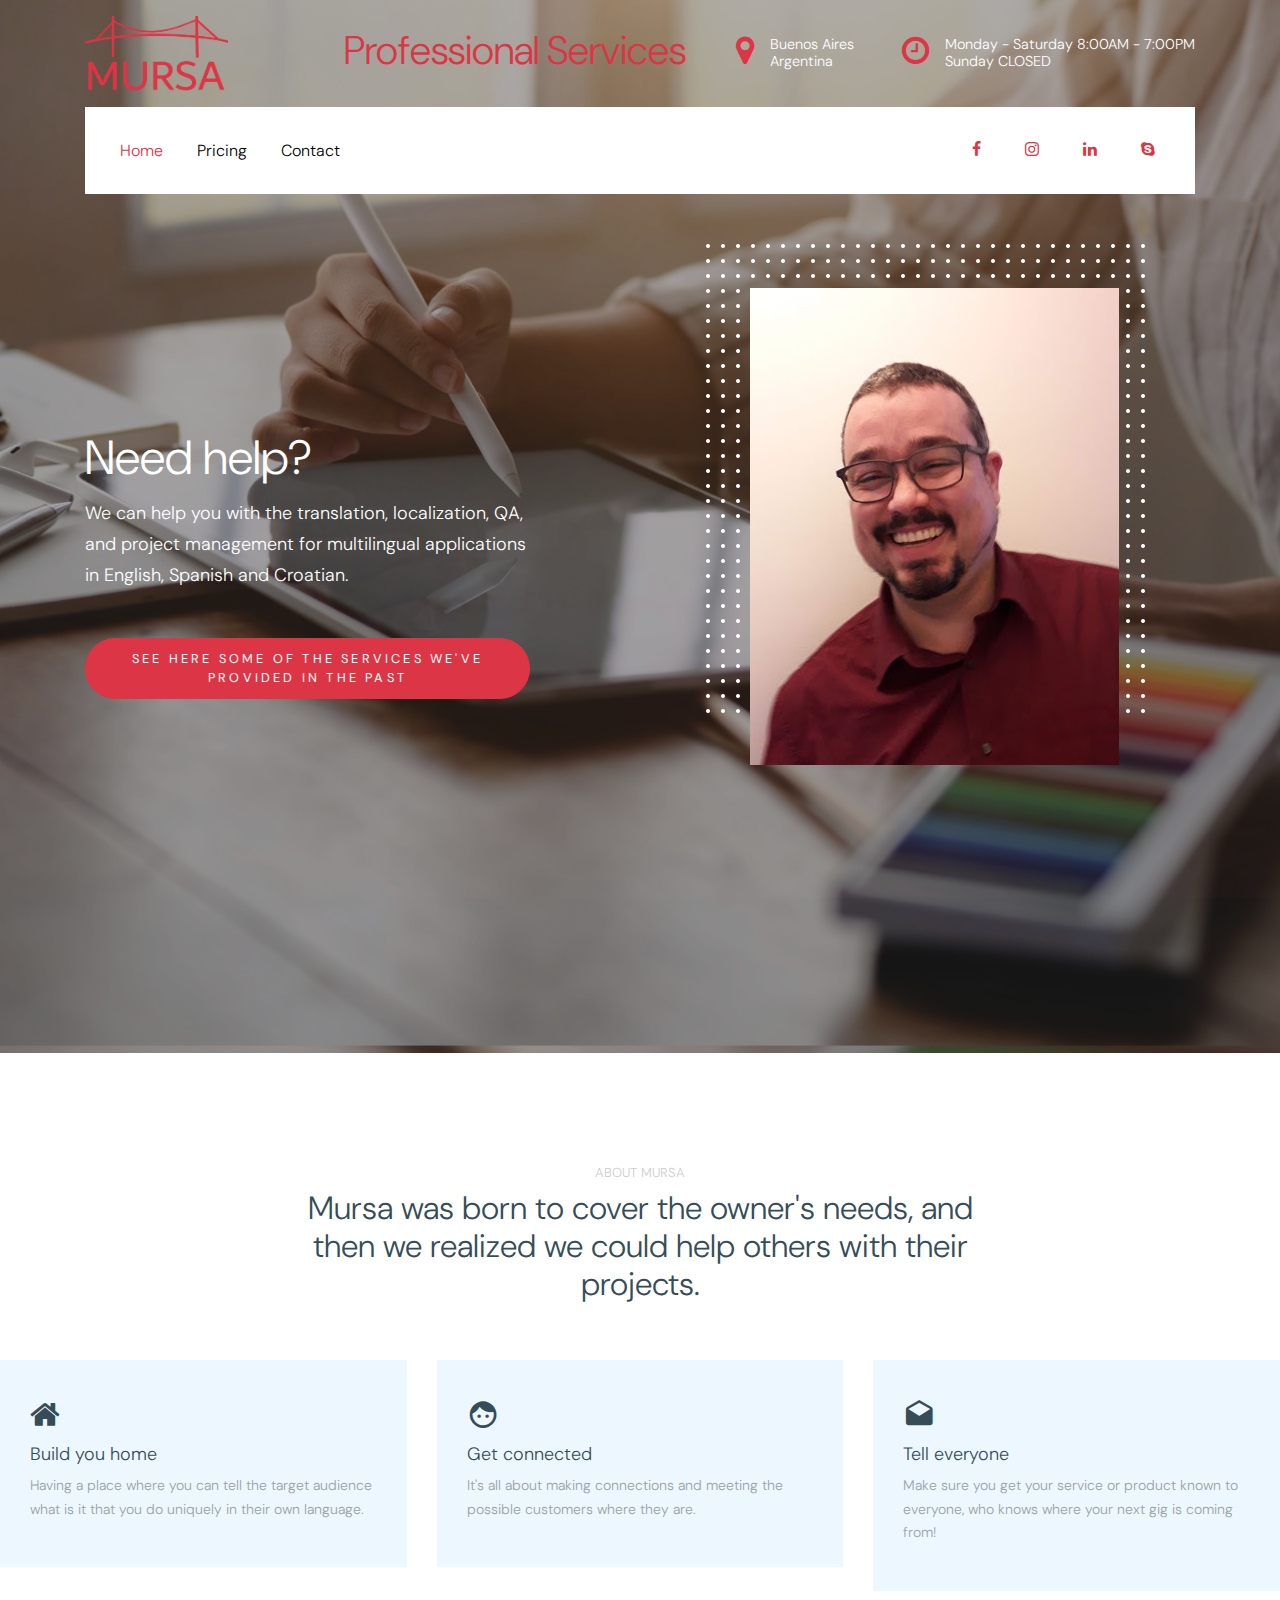
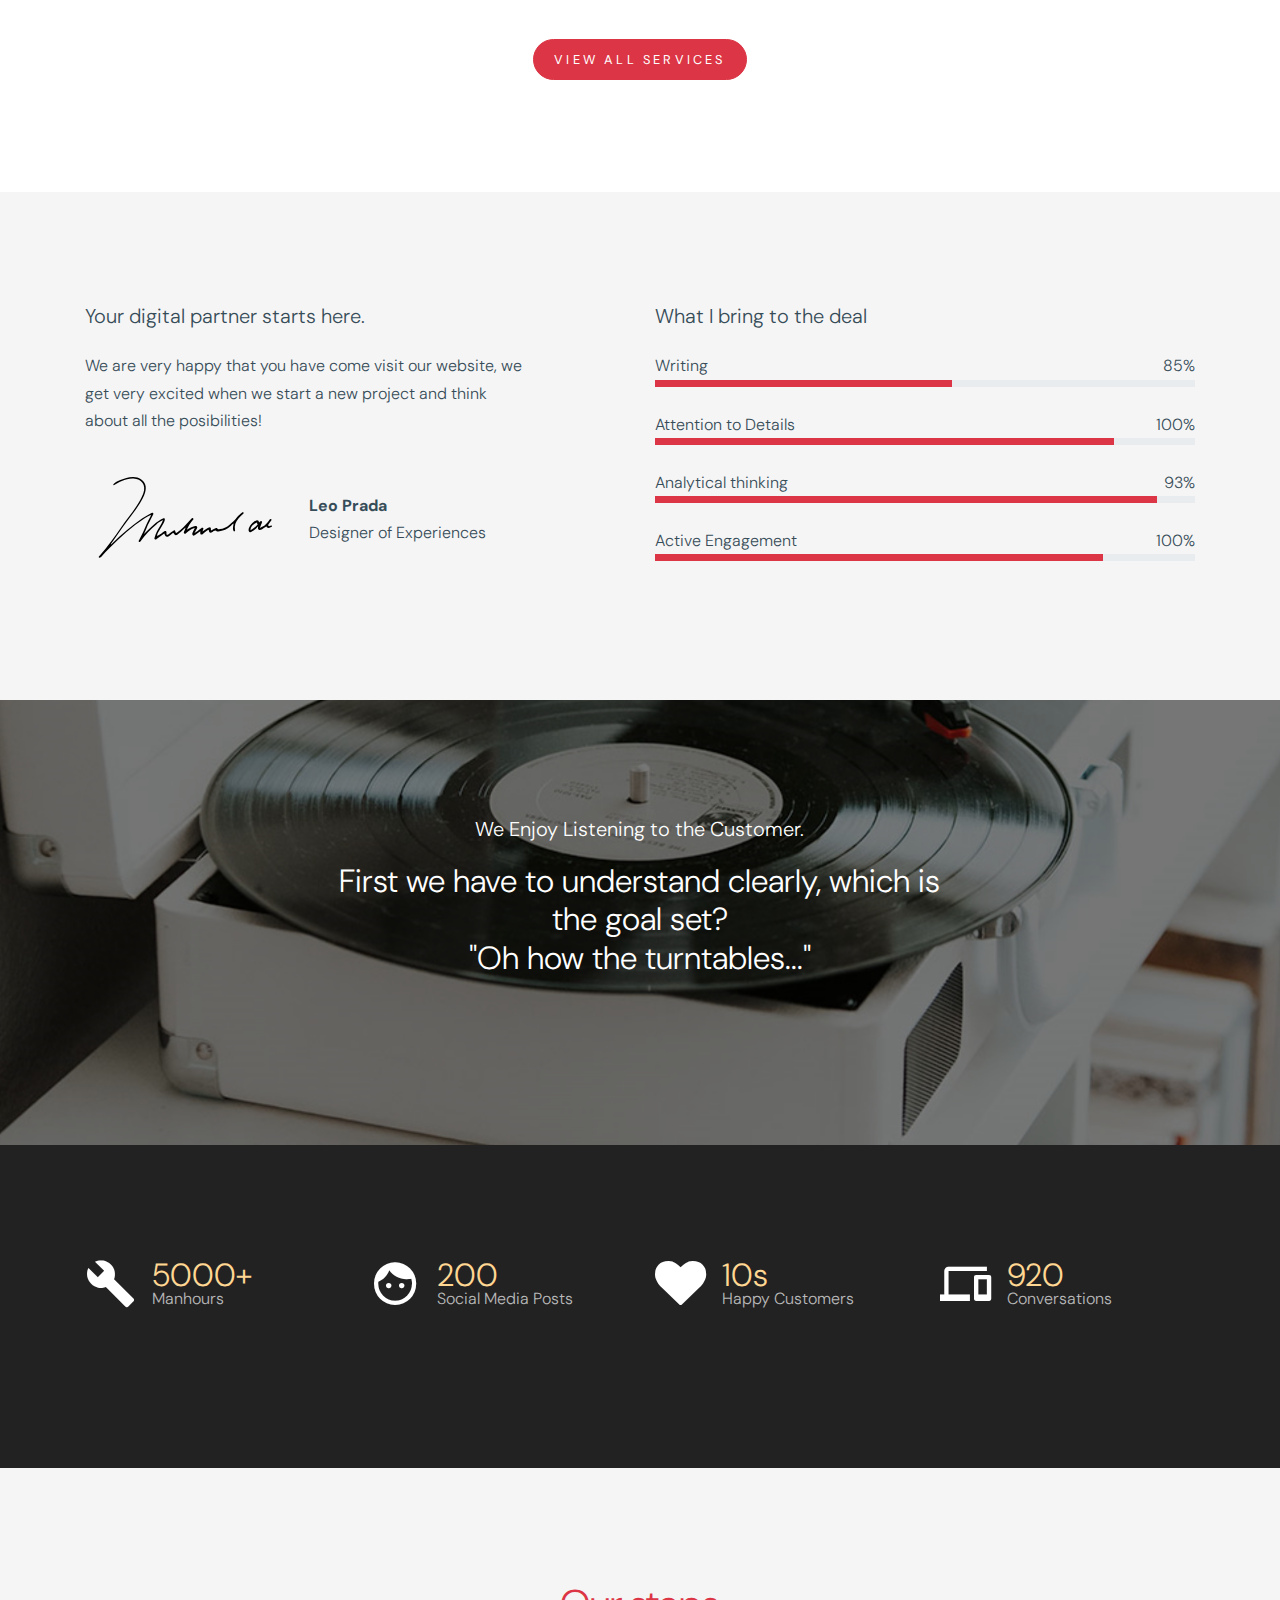
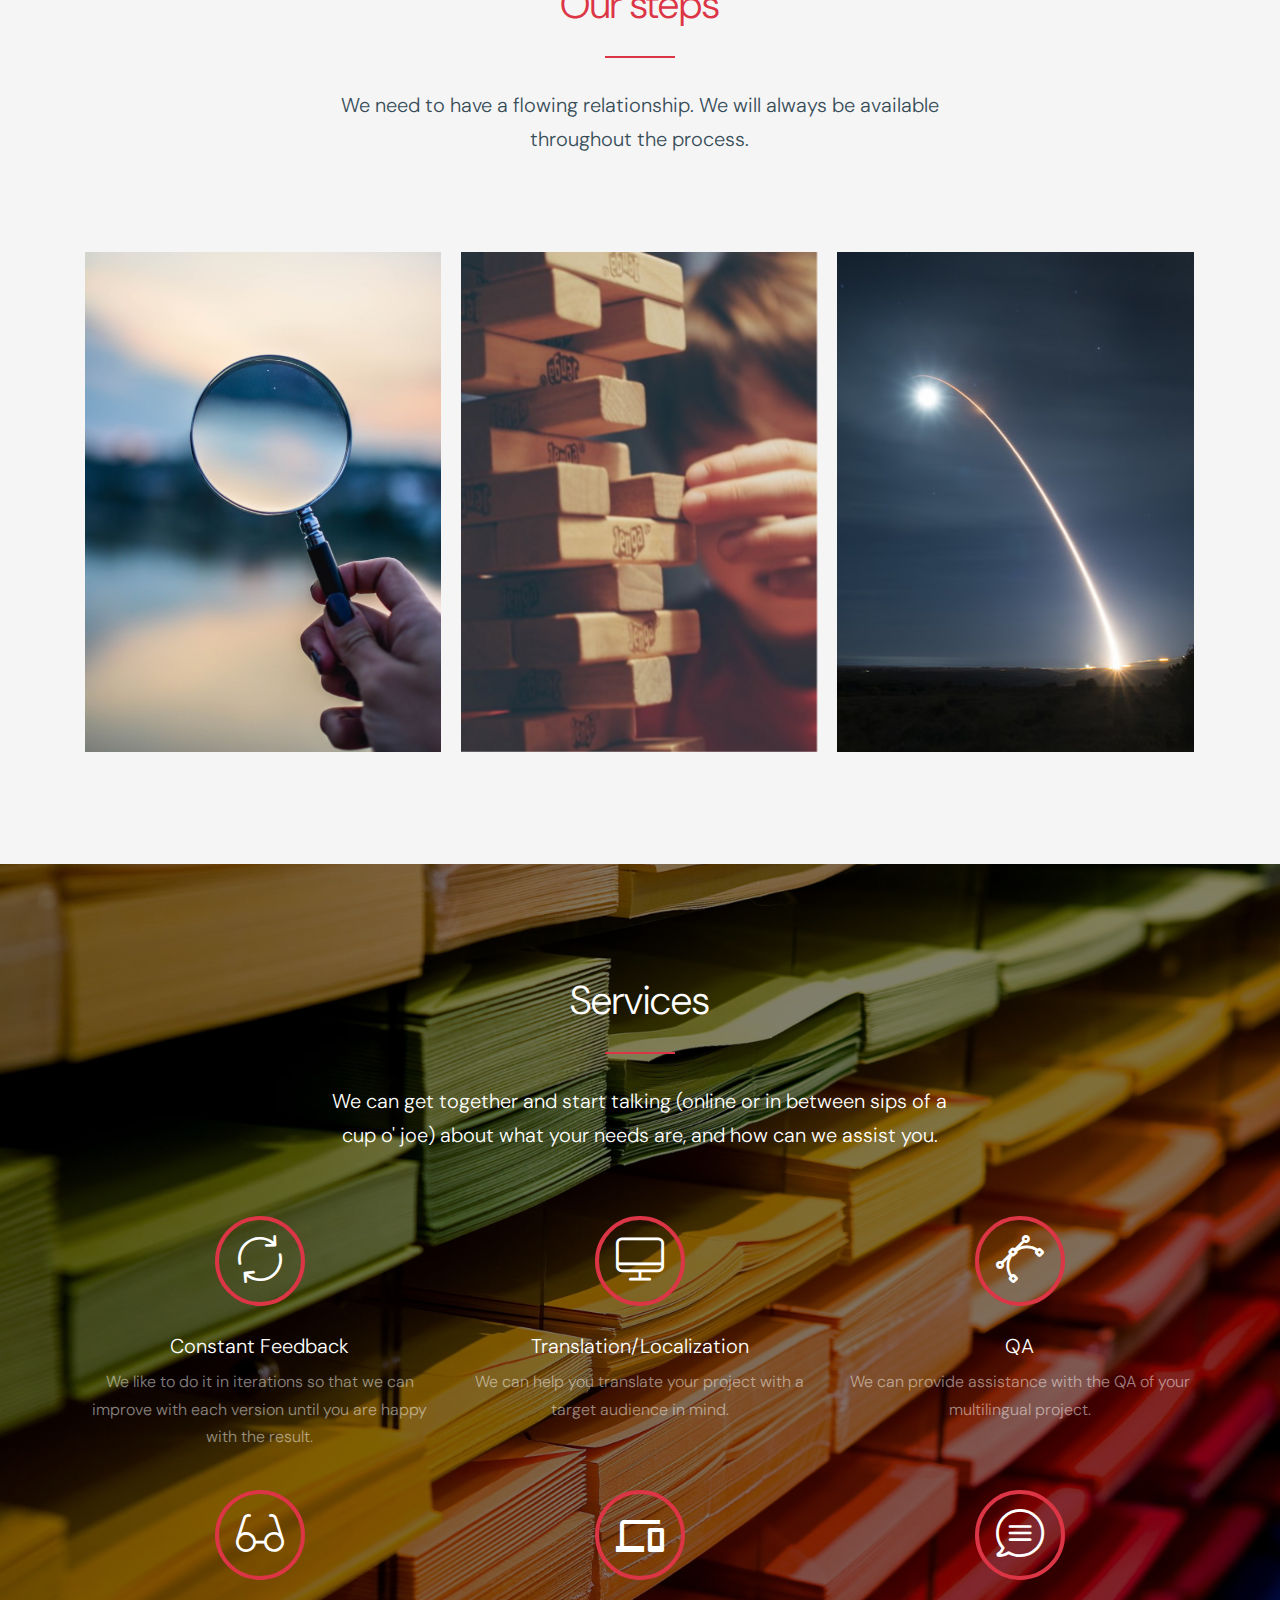
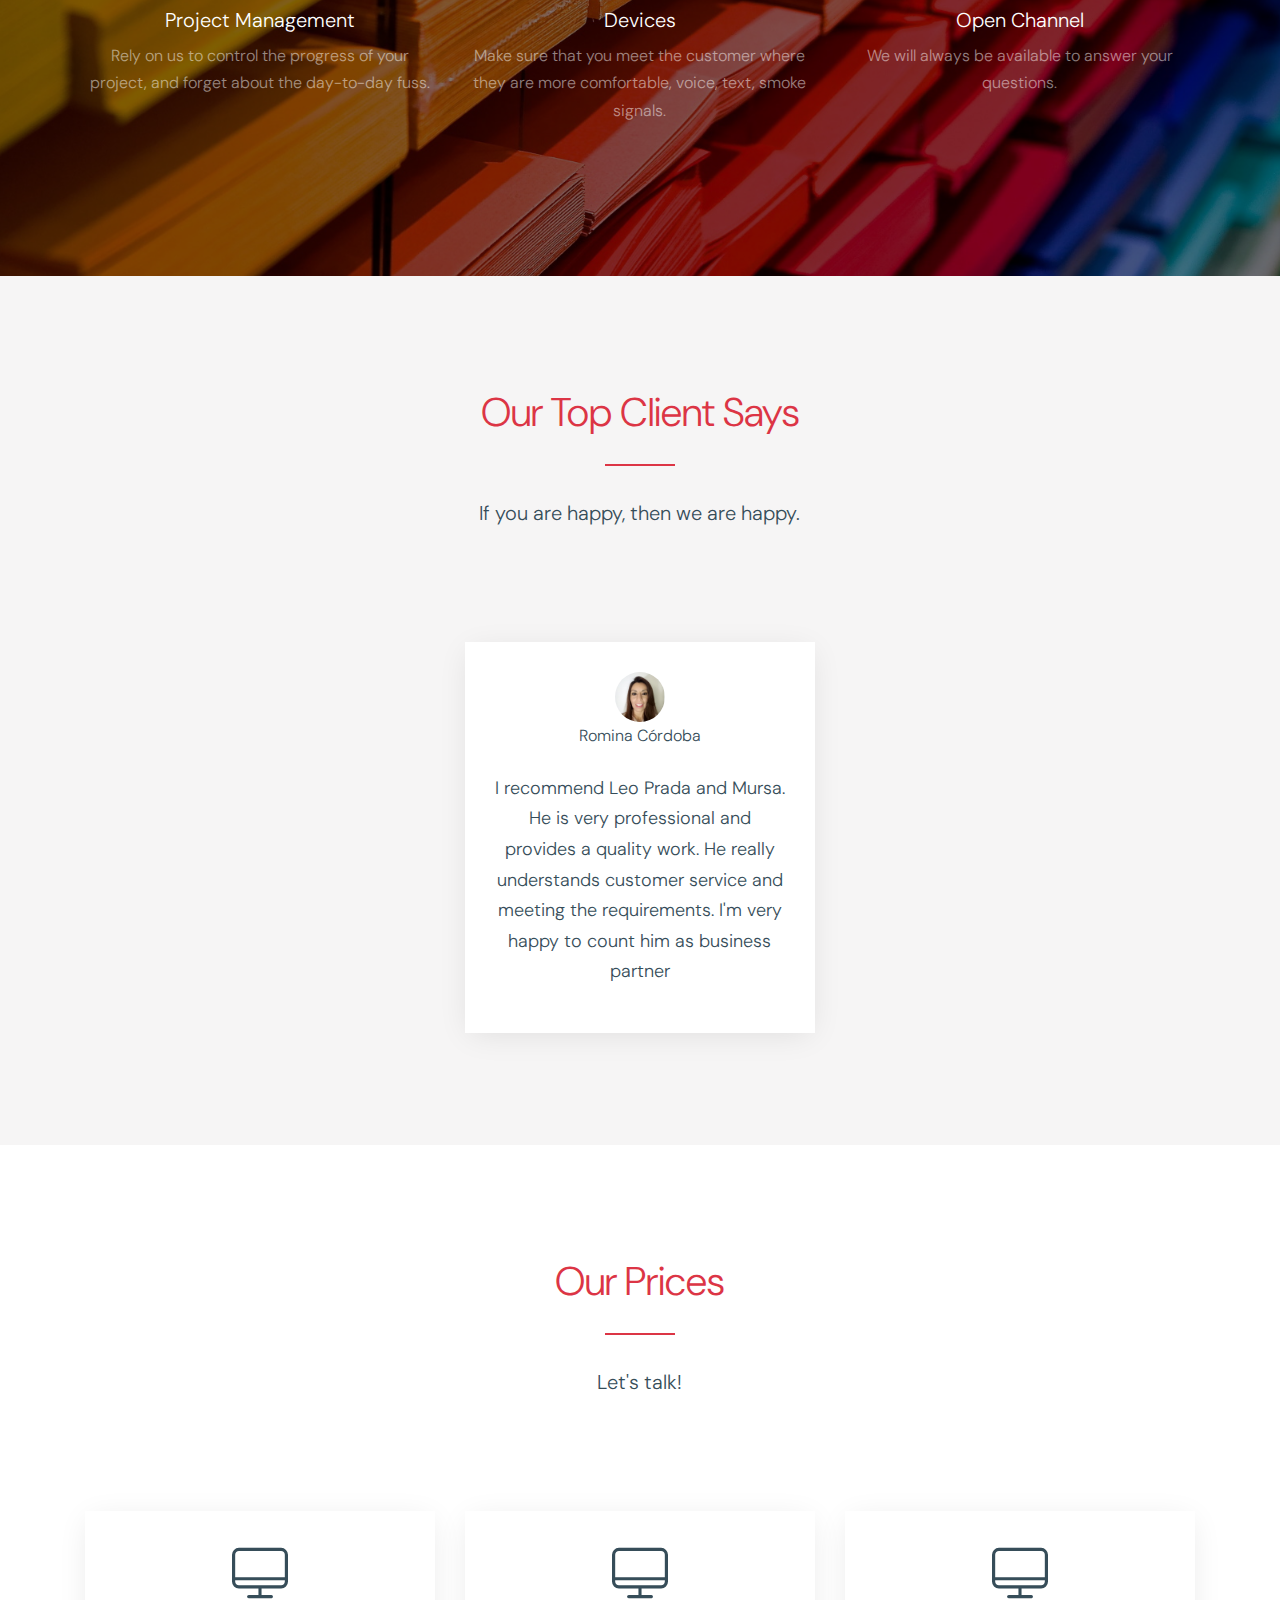
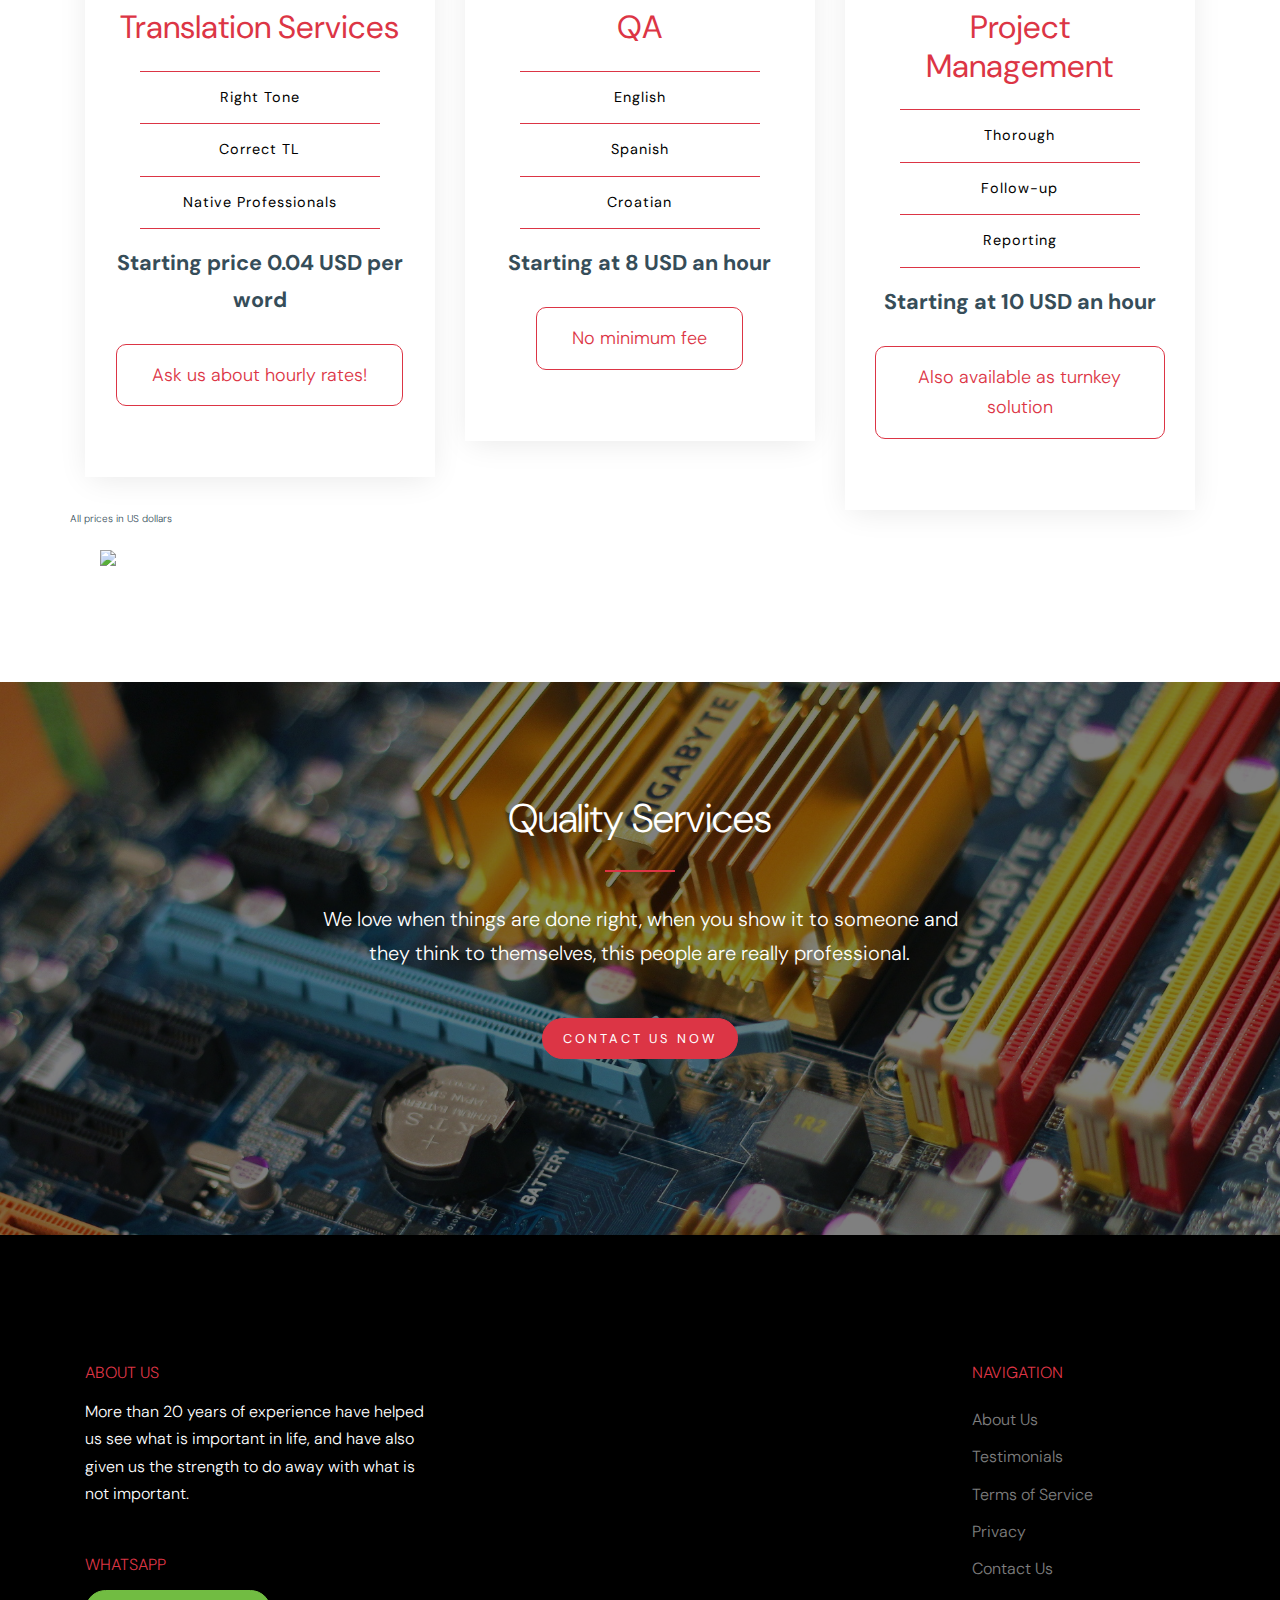
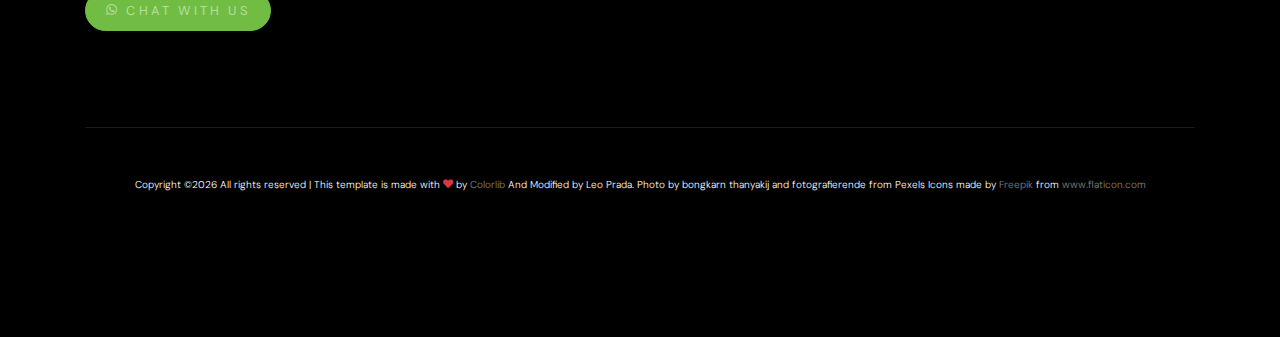
==== commit 1bc7855d: "added link to Google Worskpaces" ====
--- a/index.html
+++ b/index.html
@@ -2,7 +2,7 @@
 <html lang="en">
 
   <head>
-    <title>Mursa &mdash; Designs</title>
+    <title>Mursa &mdash; Professional Services</title>
     <meta charset="utf-8">
     <meta name="viewport" content="width=device-width, initial-scale=1, shrink-to-fit=no">
 	<link rel='icon' href='images/favicon.png' type='image/x-icon'/ >
@@ -51,6 +51,11 @@
               <img class="site-logo-xs" src="images/mursalogoxs.png" alt="Mursa">
 			  
             </div>
+			<div class="site-quick-contact d-none d-lg-flex ml-auto ">
+			<span class="block-icon mr-3" ></span>
+                <h1 style="color:#dc3545">Professional Services</h1>
+			</div>
+			
             <div class="site-quick-contact d-none d-lg-flex ml-auto ">
               <div class="d-flex site-info align-items-center mr-5">
                 <span class="block-icon mr-3"><span class="icon-map-marker"></span></span>
@@ -58,7 +63,7 @@
               </div>
               <div class="d-flex site-info align-items-center">
                 <span class="block-icon mr-3"><span class="icon-clock-o"></span></span>
-                <span>Sunday - Friday 8:00AM - 7:00PM <br> Saturday CLOSED</span>
+                <span>Monday - Saturday 8:00AM - 7:00PM <br> Sunday CLOSED</span>
               </div>
               
             </div>
@@ -75,11 +80,7 @@
               <nav class="site-navigation text-left mr-auto d-none d-lg-block" role="navigation">
                 <ul class="site-menu main-menu js-clone-nav mr-auto ">
                   <li class="active"><a href="index.html" class="nav-link">Home</a></li>
-                  <li><a href="index.html#projects" class="nav-link">Projects</a></li>
-                  <li><a href="index.html#storyline" class="nav-link">Process</a></li>
-                  <li><a href="index.html#prices" class="nav-link">Prices</a></li>
-                  <li><a href="index.html#features" class="nav-link">About</a></li>
-                  <li ><a href="index.html#testimonials" class="nav-link">Testimonials</a></li>
+                  <li><a href="index.html#prices" class="nav-link">Pricing</a></li>
                   <li><a href="index.html#gcontact" class="nav-link">Contact</a></li>
                 </ul>
               </nav>
@@ -103,9 +104,9 @@
         <div class="container">
           <div class="row align-items-center ">
             <div class="col-md-5 mt-5 pt-5">
-              <h1 class="mb-3">Need a website?</h1>
-              <p>We can help you build and design a website and improve the online presence of your company or endeavor.</p>
-              <p class="mt-5"><a href="#projects" class="btn btn-primary">See here some of the projects we've done</a></p>
+              <h1 class="mb-3">Need help?</h1>
+              <p>We can help you with the translation, localization, QA, and project management for multilingual applications in English, Spanish and Croatian.</p>
+              <p class="mt-5"><a href="#services" class="btn btn-primary">See here some of the services we've provided in the past</a></p>
             </div>
             <div class="col-md-5 ml-auto">
               <div class="white-dots">
@@ -122,7 +123,7 @@
         <div class="row justify-content-center text-center">
           <div class="col-md-7 mb-5">
             <h5 class="subtitle">About Mursa</h5>
-            <h2>Mursa was born to cover the owner's needs, and then we realized we could help others with their websites.</h2>
+            <h2>Mursa was born to cover the owner's needs, and then we realized we could help others with their projects.</h2>
           </div>
         </div>
         <div class="row">
@@ -132,7 +133,7 @@
                 <span class="icon-home"></span>
               </span>
               <h3>Build you home</h3>
-              <p>Having a place where you can tell the target audience what is it that you do uniquely.</p>
+              <p>Having a place where you can tell the target audience what is it that you do uniquely in their own language.</p>
             </div>
           </div>
           <div class="col-md-6 col-lg-4 mb-4 mb-lg-0">
@@ -150,7 +151,7 @@
                 <span class="icon-drafts"></span>
               </span>
               <h3>Tell everyone</h3>
-              <p>Make sure you get your service or product know to everyone, who knows where your next gig is coming from!</p>
+              <p>Make sure you get your service or product known to everyone, who knows where your next gig is coming from!</p>
             </div>
           </div>
         </div>
@@ -305,7 +306,7 @@
                 <div class="text">
                   <h3><a href="#storyline">I Still Haven't Found...</a></h3>
                   <span class="category d-block mb-3">Research</span>
-                  <p class="mb-4">Discovery sessions aiming at the gathering of requirements, regarding the company's vision of the world. The goals the website will have.</p>
+                  <p class="mb-4">Discovery sessions aiming at the gathering of requirements, regarding the company's vision of the world. The goals the project will have.</p>
                   <a href="#storyline" class="d-block arrow-wrap"><span class="icon-arrow_forward"></span></a>
                 </div>
               </div>
@@ -314,7 +315,7 @@
                 <div class="text">
                   <h3><a href="#storyline">Our House in the Middle of the Stret</a></h3>
                   <span class="category d-block mb-3">Construction</span>
-                  <p class="mb-4">Building the website in a number of iterations, brick after brick.</p>
+                  <p class="mb-4">Building the project in a number of iterations, brick after brick.</p>
                   <a href="#storyline" class="d-block arrow-wrap"><span class="icon-arrow_forward"></span></a>
                 </div>
               </div>
@@ -322,7 +323,7 @@
               <div class="news-1" style="background-image: url('images/img_10.jpg');">
                 <div class="text">
                   <h3><a href="#storyline">Last Train to London</a></h3>
-                  <span class="category d-block mb-3">Deployment</span>
+                  <span class="category d-block mb-3">Release</span>
                   <p class="mb-4">Finally, once the product is ready to see the light, it is launched and tested.</p>
                   <a href="#storyline" class="d-block arrow-wrap"><span class="icon-arrow_forward"></span></a>
                 </div>
@@ -363,7 +364,7 @@
 			  </span>
               <div class="service-1-contents">
                 <h3>Constant Feedback</h3>
-                <p>We like to do it in iterations so that we can improve with each version until you are happy with the website.</p>
+                <p>We like to do it in iterations so that we can improve with each version until you are happy with the result.</p>
               </div>
             </div>
           </div>
@@ -374,8 +375,8 @@
 				<span class="flaticon-monitor display-4 mb-4 d-inline-block"></span>
               </span>
               <div class="service-1-contents">
-                <h3>Web Development</h3>
-                <p>We can create affordable simple websites to reinforce your online presence.</p>
+                <h3>Translation/Localization</h3>
+                <p>We can help you translate your project with a target audience in mind.</p>
               </div>
             </div>
           </div>
@@ -385,8 +386,8 @@
                 <span class="flaticon-vector display-4  mb-4 d-inline-block"></span>
               </span>
               <div class="service-1-contents">
-                <h3>Tech Support</h3>
-                <p>We can provide assistance with the deployment on a VPS (Virtual Private Server) and your website can live in the cloud.</p>
+                <h3>QA</h3>
+                <p>We can provide assistance with the QA of your multilingual project.</p>
               </div>
             </div>
           </div>
@@ -397,8 +398,8 @@
                 <span class="flaticon-glasses display-4 mb-4 d-inline-block"></span>                
               </span>
               <div class="service-1-contents">
-                <h3>Monitoring</h3>
-                <p>Always checking the performance of the website, and tracking the performance and information about visitors.</p>
+                <h3>Project Management</h3>
+                <p>Rely on us to control the progress of your project, and forget about the day-to-day fuss.</p>
               </div>
             </div>
           </div>
@@ -413,8 +414,8 @@
                 <span class="icon-phonelink"></span>
               </span>
               <div class="service-1-contents">
-                <h3>Mobile</h3>
-                <p>The website format must meet the customer in the platform they use.</p>
+                <h3>Devices</h3>
+                <p>Make sure that you meet the customer where they are more comfortable, voice, text, smoke signals.</p>
               </div>
             </div>
           </div>
@@ -492,80 +493,74 @@
         <div class="row justify-content-center text-center mb-5">
           <div class="col-7 text-center mb-5">
             <h2 class="section-heading text-center">Our Prices</h2>
-            <p class="lead">Let's talk!.</p>
+            <p class="lead">Let's talk!</p>
           </div>
         </div>
         <div class="row ">
-          <div class="col-lg-3 mb-3 mb-lg-0">
+          <div class="col-lg-4 mb-4 mb-lg-0">
             <div class="testimonial-2 text-center">
               <div class="v-card mb-4 text-center">
                 <span class="flaticon-monitor display-4 mb-4 "></span>
-                <h2 class="pricing-title">Domain </br> Search</h2>
+                <h2 class="pricing-title">Translation Services</h2>
               </div>
               <blockquote>
                 <ul class="pricing-features">
-				  <li class="pricing-features-item">Right name</li>
-				  <li class="pricing-features-item">Ideas</li>
+				  <li class="pricing-features-item">Right Tone</li>
+				  <li class="pricing-features-item">Correct TL</li>
+				  <li class="pricing-features-item">Native Professionals</li>
 				</ul>
-				<span class="pricing-price">Registrar's fee+$2(per year)</span>
-				<a href="./index.html#contact" class="pricing-button">Ask us!</a>
+				<span class="pricing-price"> Starting price 0.04 USD per word</span>
+				<a href="./index.html#contact" class="pricing-button">Ask us about hourly rates!</a>
               </blockquote>
               
             </div>
           </div>
-		    <div class="col-lg-3 mb-3 mb-lg-0">
+		    <div class="col-lg-4 mb-4 mb-lg-0">
             <div class="testimonial-2 text-center">
               <div class="v-card mb-4 text-center">
                 <span class="flaticon-monitor display-4 mb-4"></span>
-                <h2 class="pricing-title">Web </br> hosting</h2>
+                <h2 class="pricing-title">QA</h2>
               </div>
               <blockquote>
                 <ul class="pricing-features text-center">
-				  <li class="pricing-features-item">VPS Deployment</li>
-				  <li class="pricing-features-item">Easy to Maintain</li>
+				  <li class="pricing-features-item">English</li>
+				  <li class="pricing-features-item">Spanish</li>
+				  <li class="pricing-features-item">Croatian</li>
 				</ul>
-				<span class="pricing-price">$7 per month</span>
-				<a href="./index.html#gcontact" class="pricing-button">No minimum stay</a>
+				<span class="pricing-price">Starting at 8 USD an hour</span>
+				<a href="./index.html#gcontact" class="pricing-button">No minimum fee</a>
               </blockquote>
               
             </div>
           </div>
-		    <div class="col-lg-3 mb-3 mb-lg-0">
+		    <div class="col-lg-4 mb-4 mb-lg-0">
             <div class="testimonial-2 text-center">
               <div class="v-card mb-4 text-center">
                 <span class="flaticon-monitor display-4 mb-4"></span>
-                <h2 class="pricing-title">Logo </br> Creation</h2>
+                <h2 class="pricing-title">Project Management</h2>
               </div>
               <blockquote>
                 <ul class="pricing-features text-center">
-				  <li class="pricing-features-item">Ideas</li>
-				  <li class="pricing-features-item">Realization</li>
+				  <li class="pricing-features-item">Thorough</li>
+				  <li class="pricing-features-item">Follow-up</li>
+				  <li class="pricing-features-item">Reporting</li>
 				</ul>
-				<span class="pricing-price">$2</span>
-				<a href="./index.html#gcontact" class="pricing-button">Let's talk!</a>
+				<span class="pricing-price">Starting at 10 USD an hour</span>
+				<a href="./index.html#gcontact" class="pricing-button">Also available as turnkey solution</a>
               </blockquote>
               
             </div>
           </div>
-		    <div class="col-lg-3 mb-3 mb-lg-0">
-            <div class="testimonial-2 text-center">
-              <div class="v-card mb-4 text-center">
-                <span class="flaticon-monitor display-4 mb-4"></span>
-                <h2 class="pricing-title">Web </br> Design</h2>
-              </div>
-              <blockquote>
-                <ul class="pricing-features text-center">
-				  <li class="pricing-features-item">Simple site</li>
-				  <li class="pricing-features-item">Several templates</li>
-				</ul>
-				<span class="pricing-price">$10 (starting price)</span>
-				<a href="./index.html#gcontact" class="pricing-button">First draft free</a>
-              </blockquote>
-              
-            </div>
-          </div>
+	
 		  <p style="font-size:10px">All prices in US dollars</p>
-        </div>
+		  
+        </div>
+		
+		<div class="col-lg-12 mb-12 mb-lg-0">
+		
+                                              <a href="https://referworkspace.app.goo.gl/sqMR"><img src="https://storage.googleapis.com/referworkspace-asset/img/digitalbuttons/digital_button_en.png" /></a>
+                                          
+		</div>
       </div>
     </div>
 	
@@ -585,90 +580,7 @@
     </div>
 
 
-    <div id="projects" class="site-section bg-white">
-      <div class="container">
-        <div class="row justify-content-center text-center mb-5">
-          <div class="col-7 text-center mb-5">
-            <h2 class="section-heading text-center">Work Samples</h2>
-            <p>It was exhilarating working on these projects.</p>
-          </div>
-        </div>
-
-        <div class="row">
-		
-		  <div class="col-lg-12 col-md-12 mb-12">
-			<img src="images/navigationbar.png" alt="Image" class="img-fluid">
-		  </div>	 
-		
-          <div class="col-lg-3 col-md-6 mb-3">
-            <div class="post-entry-1 h-100">
-              <a href="http://www.expatmama.life" target="_blank">
-                <img src="images/expatmama.png" alt="Image"
-                 class="img-fluid">
-              </a>
-              <div class="post-entry-1-contents">
-                
-                <h2><a href="http://www.expatmama.life" target="_blank">Expat Mama</a></h2>
-                <span class="meta d-inline-block mb-3">June 13, 2019 <span class="mx-2">by</span> <a href="#">Mursa</a></span>
-                <p>Training program website with podcast section.</p>
-              </div>
-            </div>
-          </div>
-          <div class="col-lg-3 col-md-6 mb-3">
-            <div class="post-entry-1 h-100">
-              <a href="https://www.stchr.com.ar"  target="_blank">
-                <img src="images/stchr.png" alt="Image"
-                 class="img-fluid">
-              </a>
-              <div class="post-entry-1-contents">
-                
-                <h2><a href="https://www.stchr.com.ar" target="_blank">STC HR</a></h2>
-                <span class="meta d-inline-block mb-3">May 22, 2019 <span class="mx-2">by</span> <a href="#">Mursa</a></span>
-                <p>Human resources website with exclusive features for subscribers.</p>
-              </div>
-            </div>
-          </div>
-
-          <div class="col-lg-3 col-md-6 mb-3">
-            <div class="post-entry-1 h-100">
-              <a href="http://www.resume.leoprada.com.ar/index.html" target="_blank">
-                <img src="images/resume.png" alt="Image"
-                 class="img-fluid">
-              </a>
-              <div class="post-entry-1-contents">
-                
-                <h2><a href="http://www.resume.leoprada.com.ar/index.html"target="_blank">Online CV</a></h2>
-                <span class="meta d-inline-block mb-3">July 20, 2019 <span class="mx-2">by</span> <a href="#">Mursa</a></span>
-                <p>Online simplified resume.</p>
-              </div>
-            </div>
-          </div>
-		  
-		   <div class="col-lg-3 col-md-6 mb-3">
-            <div class="post-entry-1 h-100">
-              <a href="http://intranet.certiustech.com/login/login.php?error=notloggedin" target="_blank">
-                <img src="images/intranet.png" alt="Image"
-                 class="img-fluid">
-              </a>
-              <div class="post-entry-1-contents">
-                
-                <h2><a href="http://intranet.certiustech.com/login/login.php?error=notloggedin"target="_blank">Corporate Intranet</a></h2>
-                <span class="meta d-inline-block mb-3">Feb 20, 2020 <span class="mx-2">by</span> <a href="#">Mursa</a></span>
-                <p>Corporate intranet with different access levels</p>
-              </div>
-            </div>
-          </div>
-        </div>
-		
-		<div id="gcontact" class="col-lg-12 col-md-12 mb-12">
-			<h2 class="section-heading text-center">Message Us </h2> 
-			<iframe class="text-center" src="https://docs.google.com/forms/d/e/1FAIpQLSeImrGoAO0oDWhNS_qHbq0EwzXxCBLzzE3cpyQfuGDBVao3Dw/viewform?embedded=true" width="95%" height="1650px" frameborder="0" marginheight="0" marginwidth="0">Loading...</iframe>
-		</div>
-
-      </div>
-    </div>
-
-
+ 
     
 
     
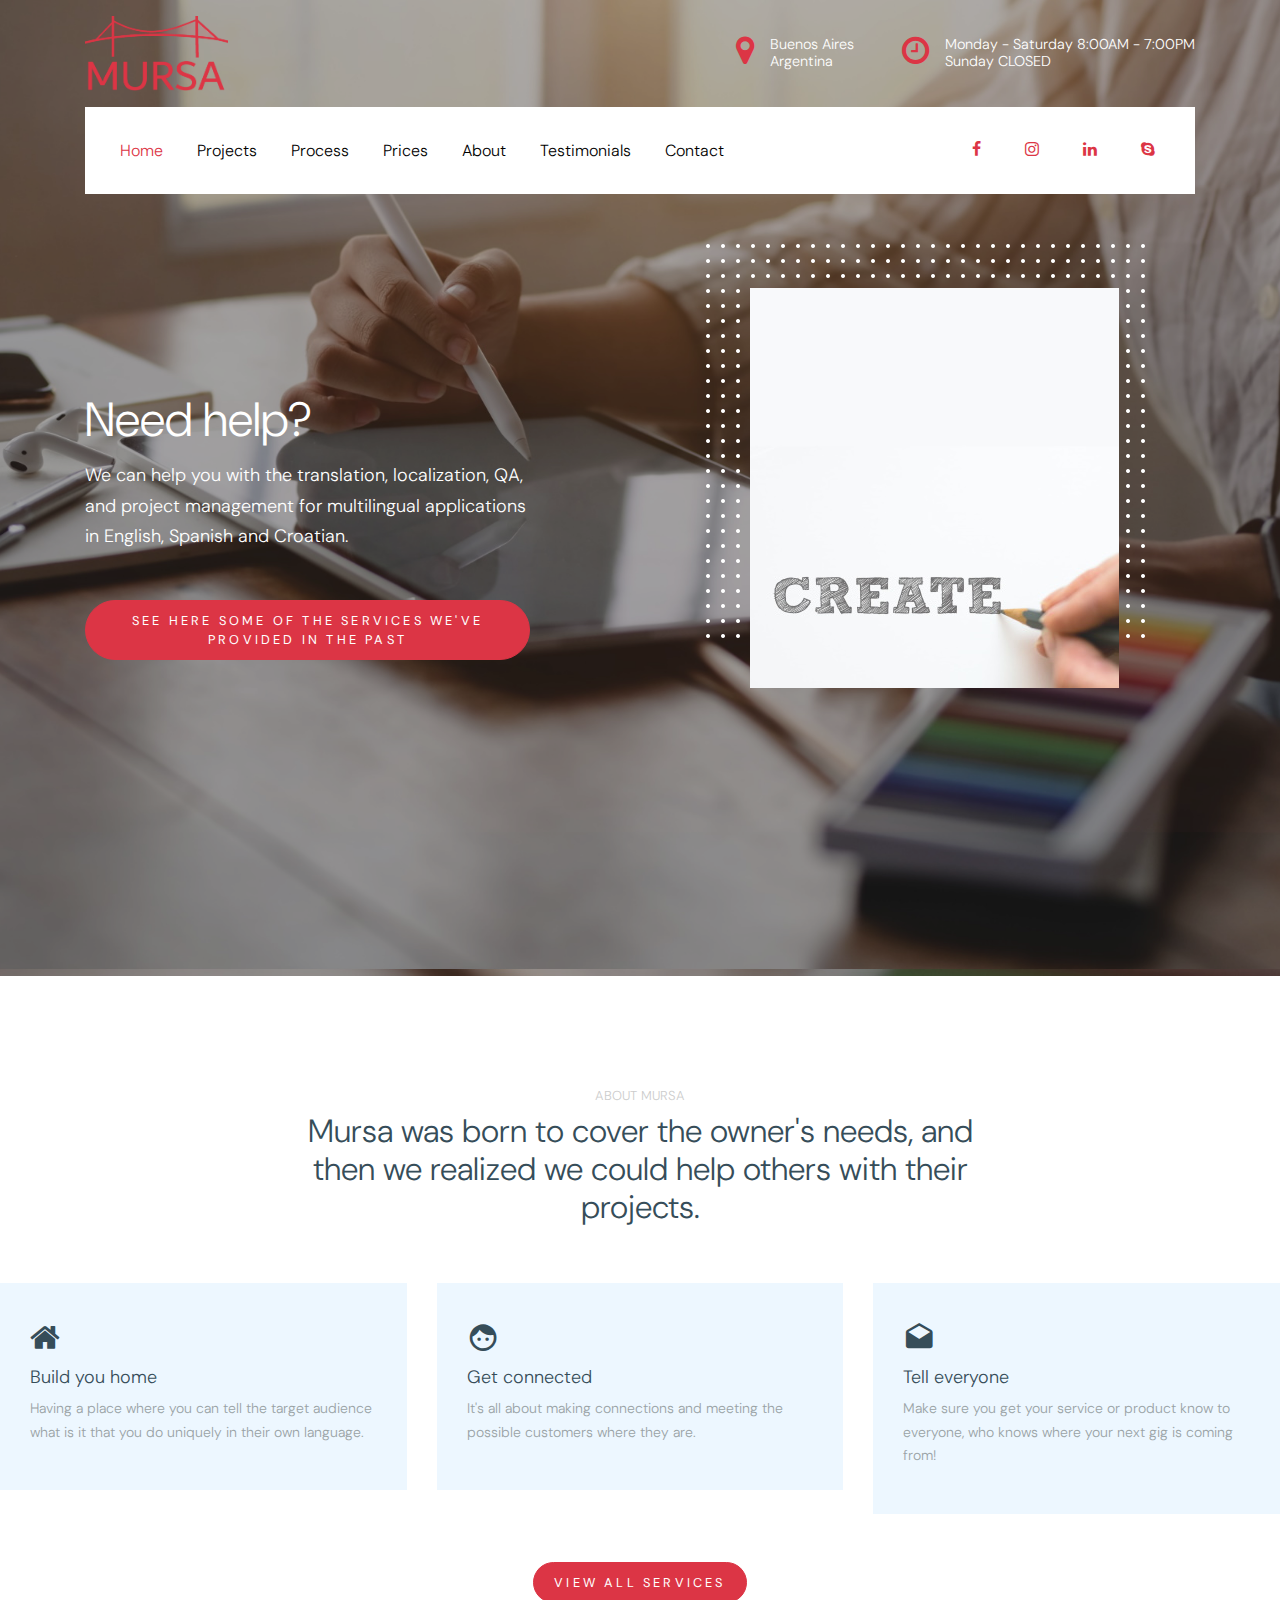
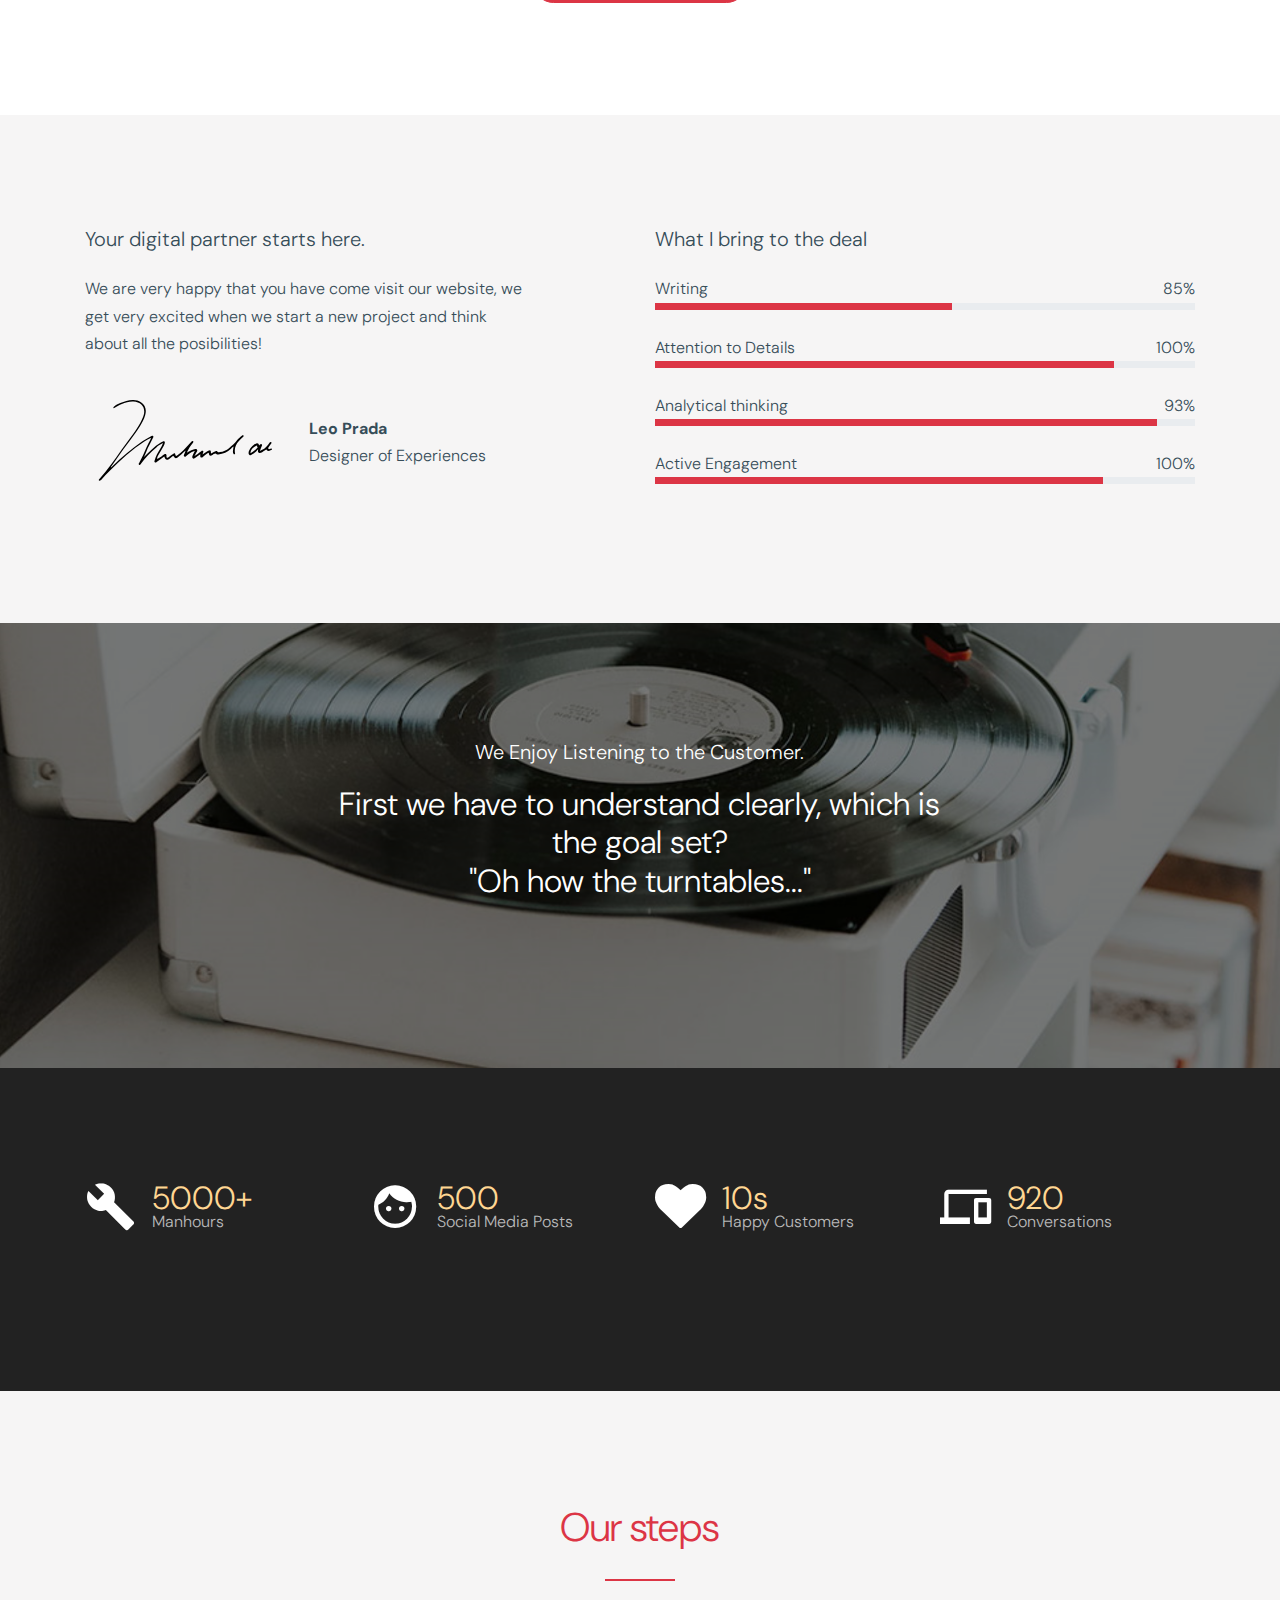
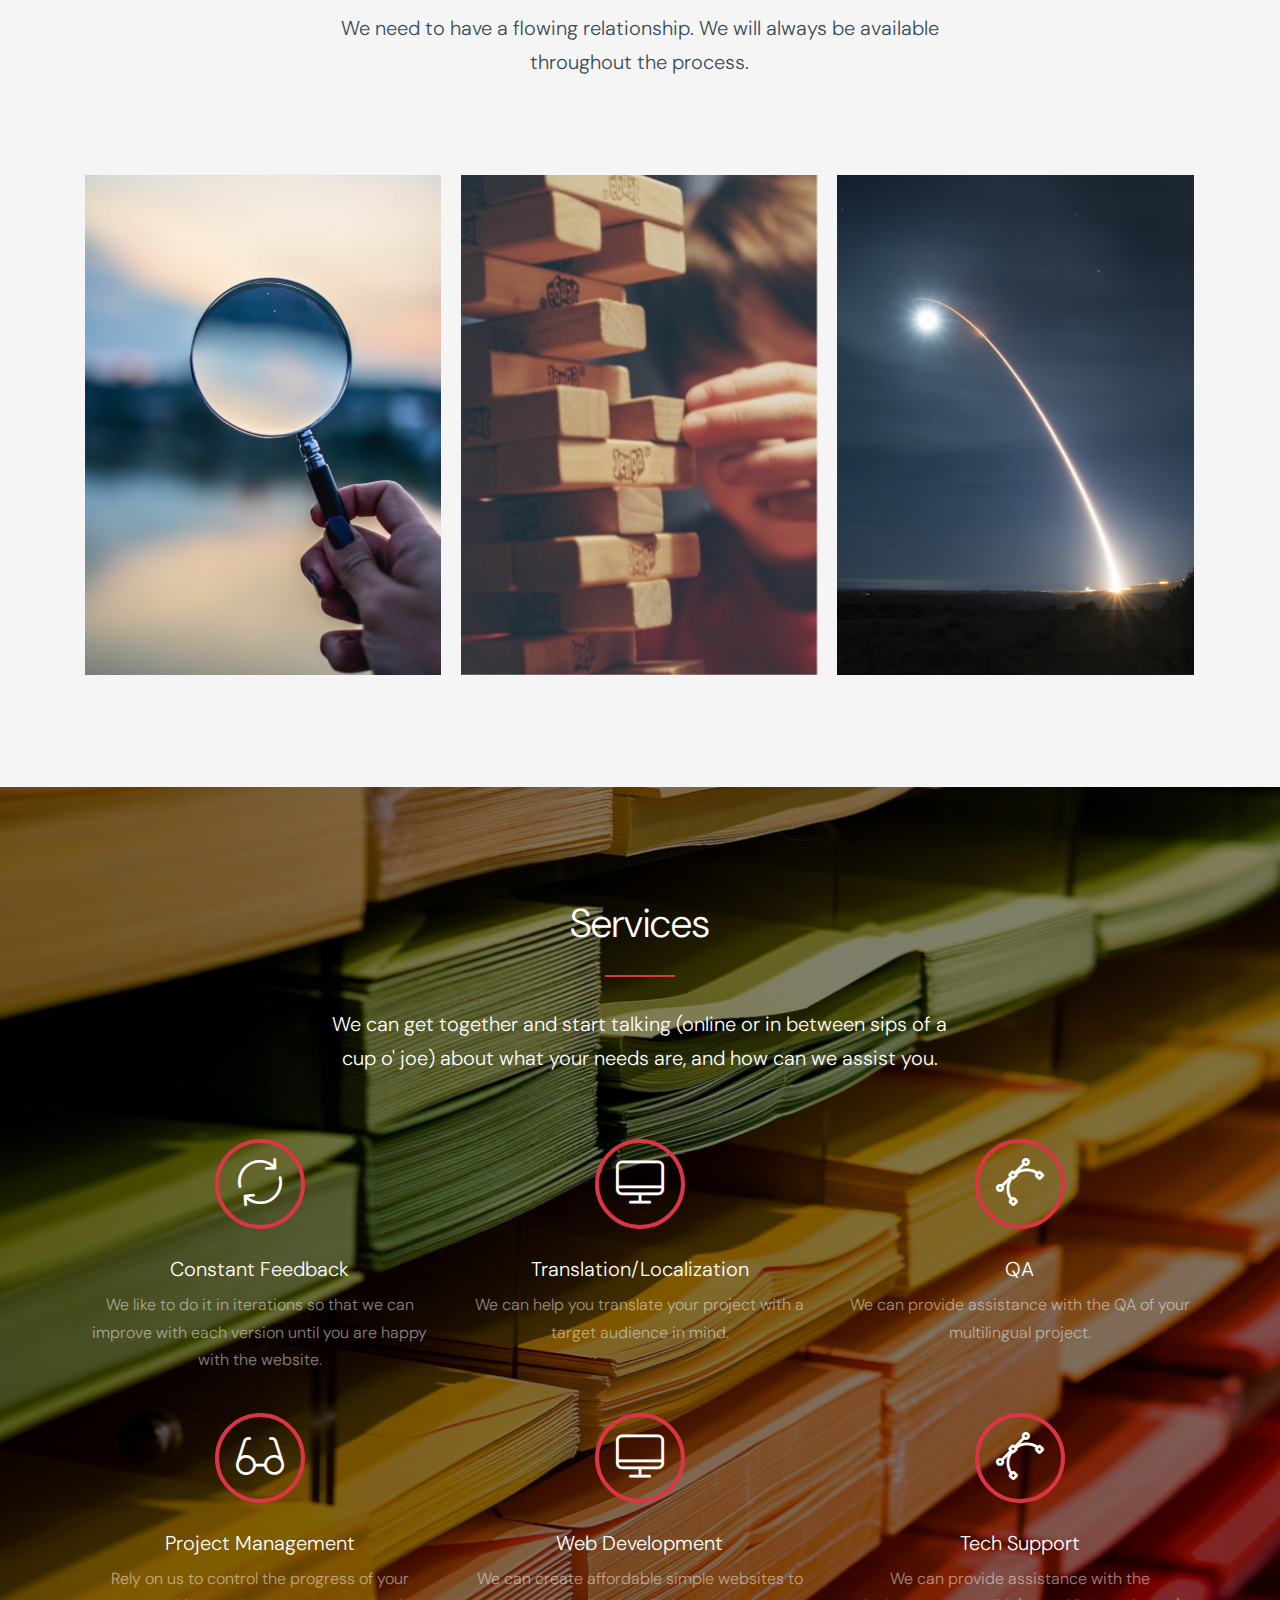
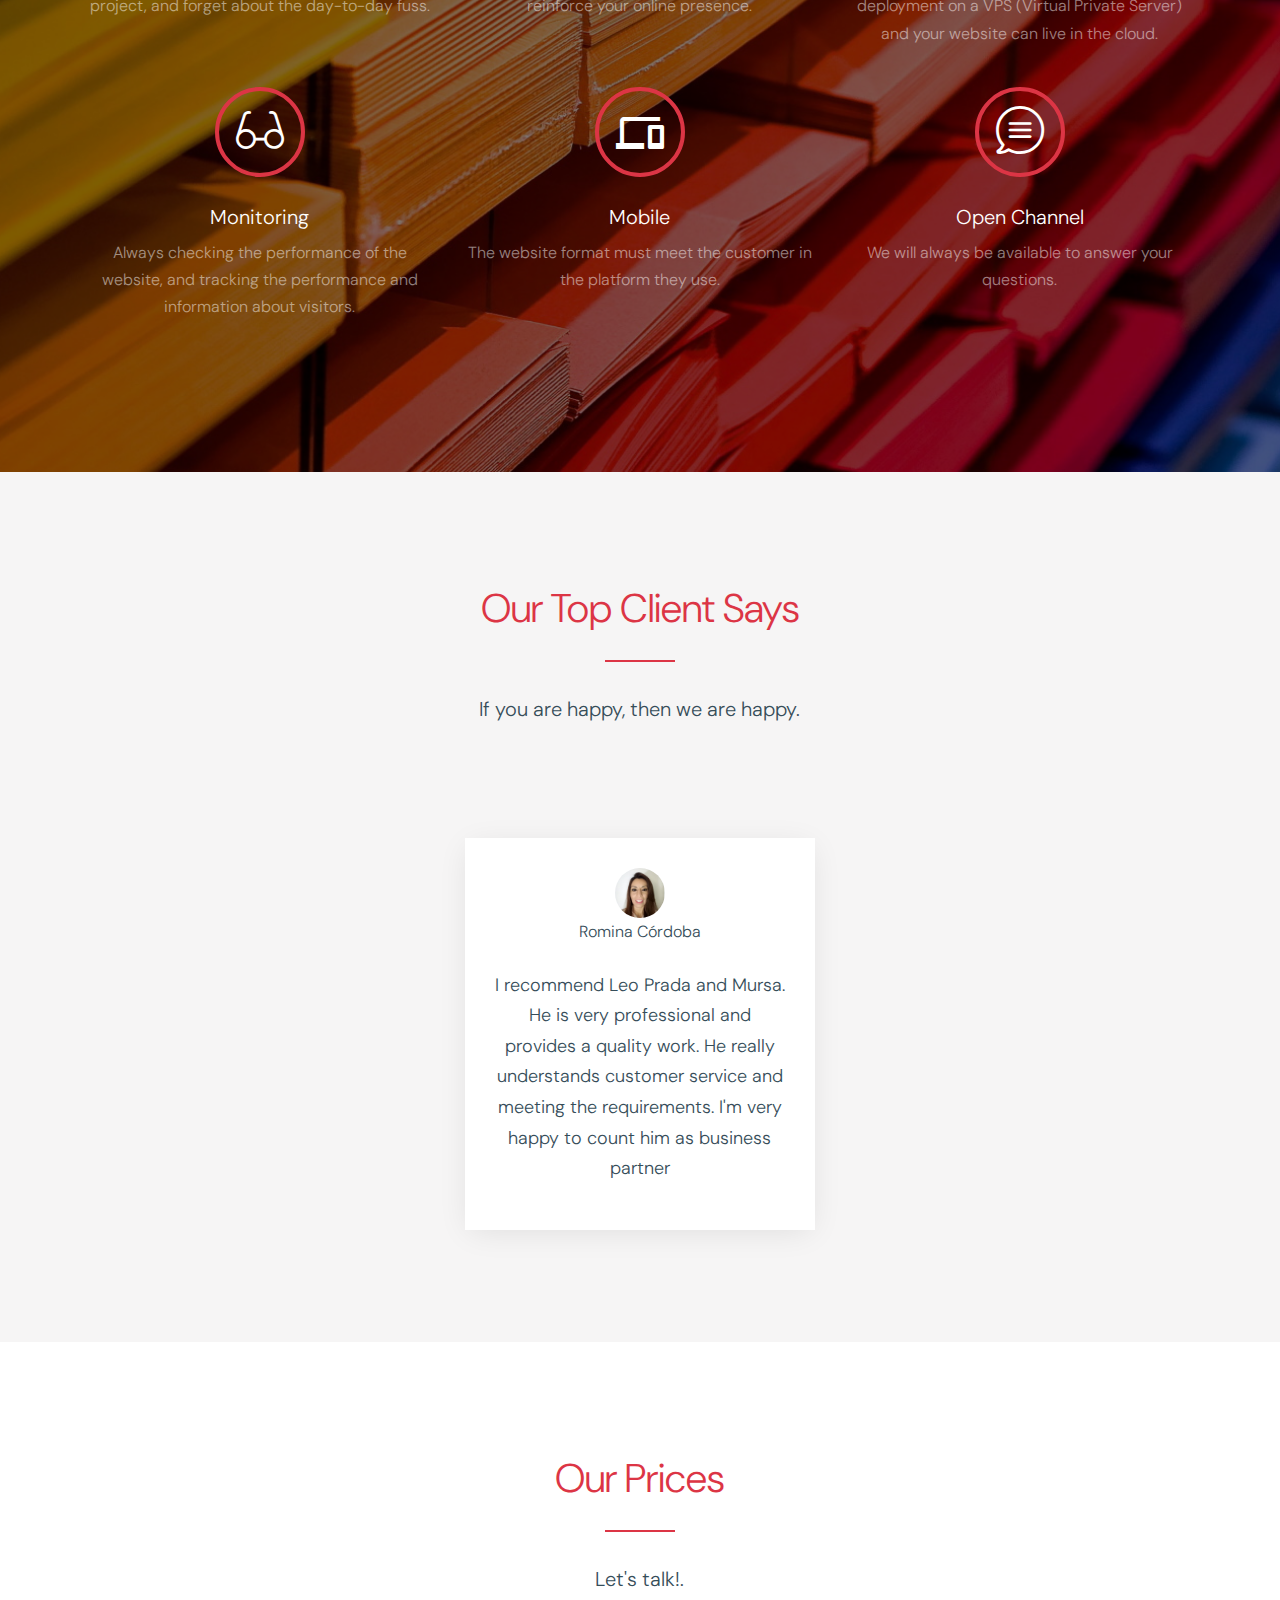
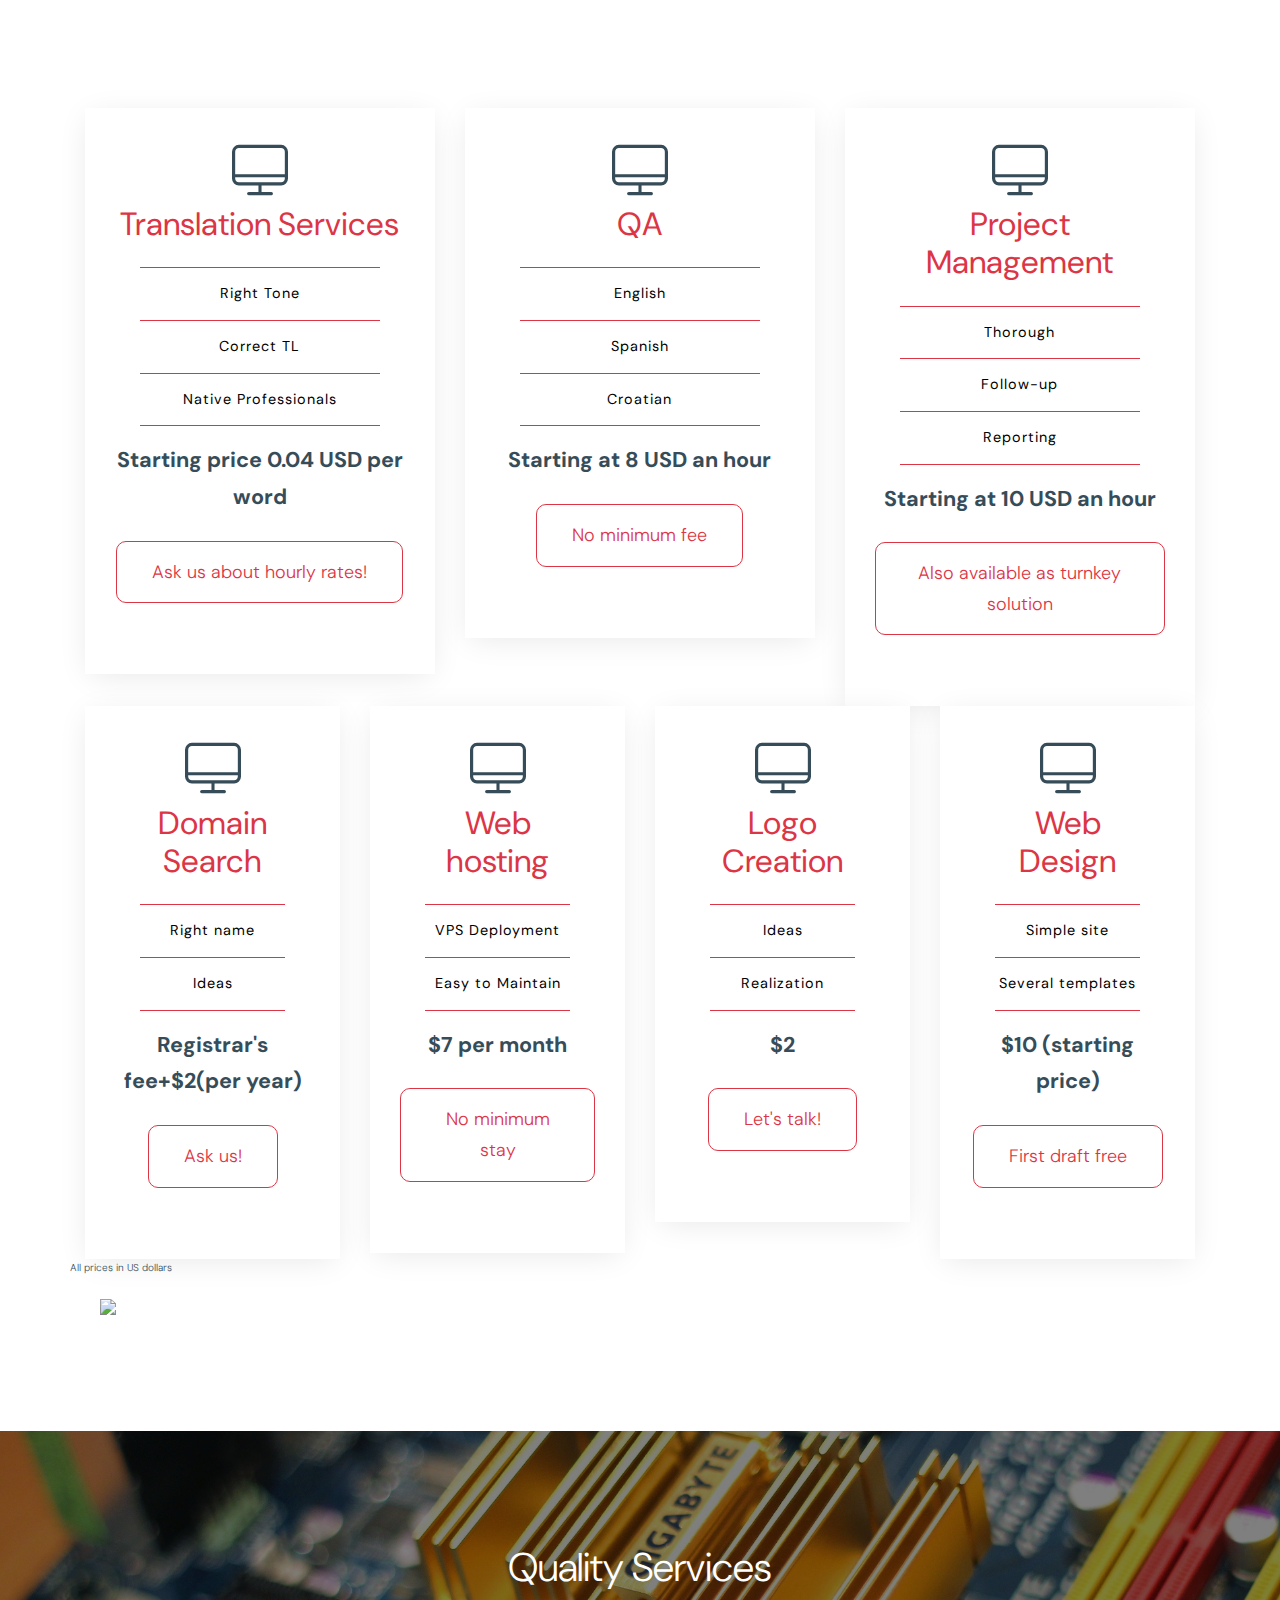
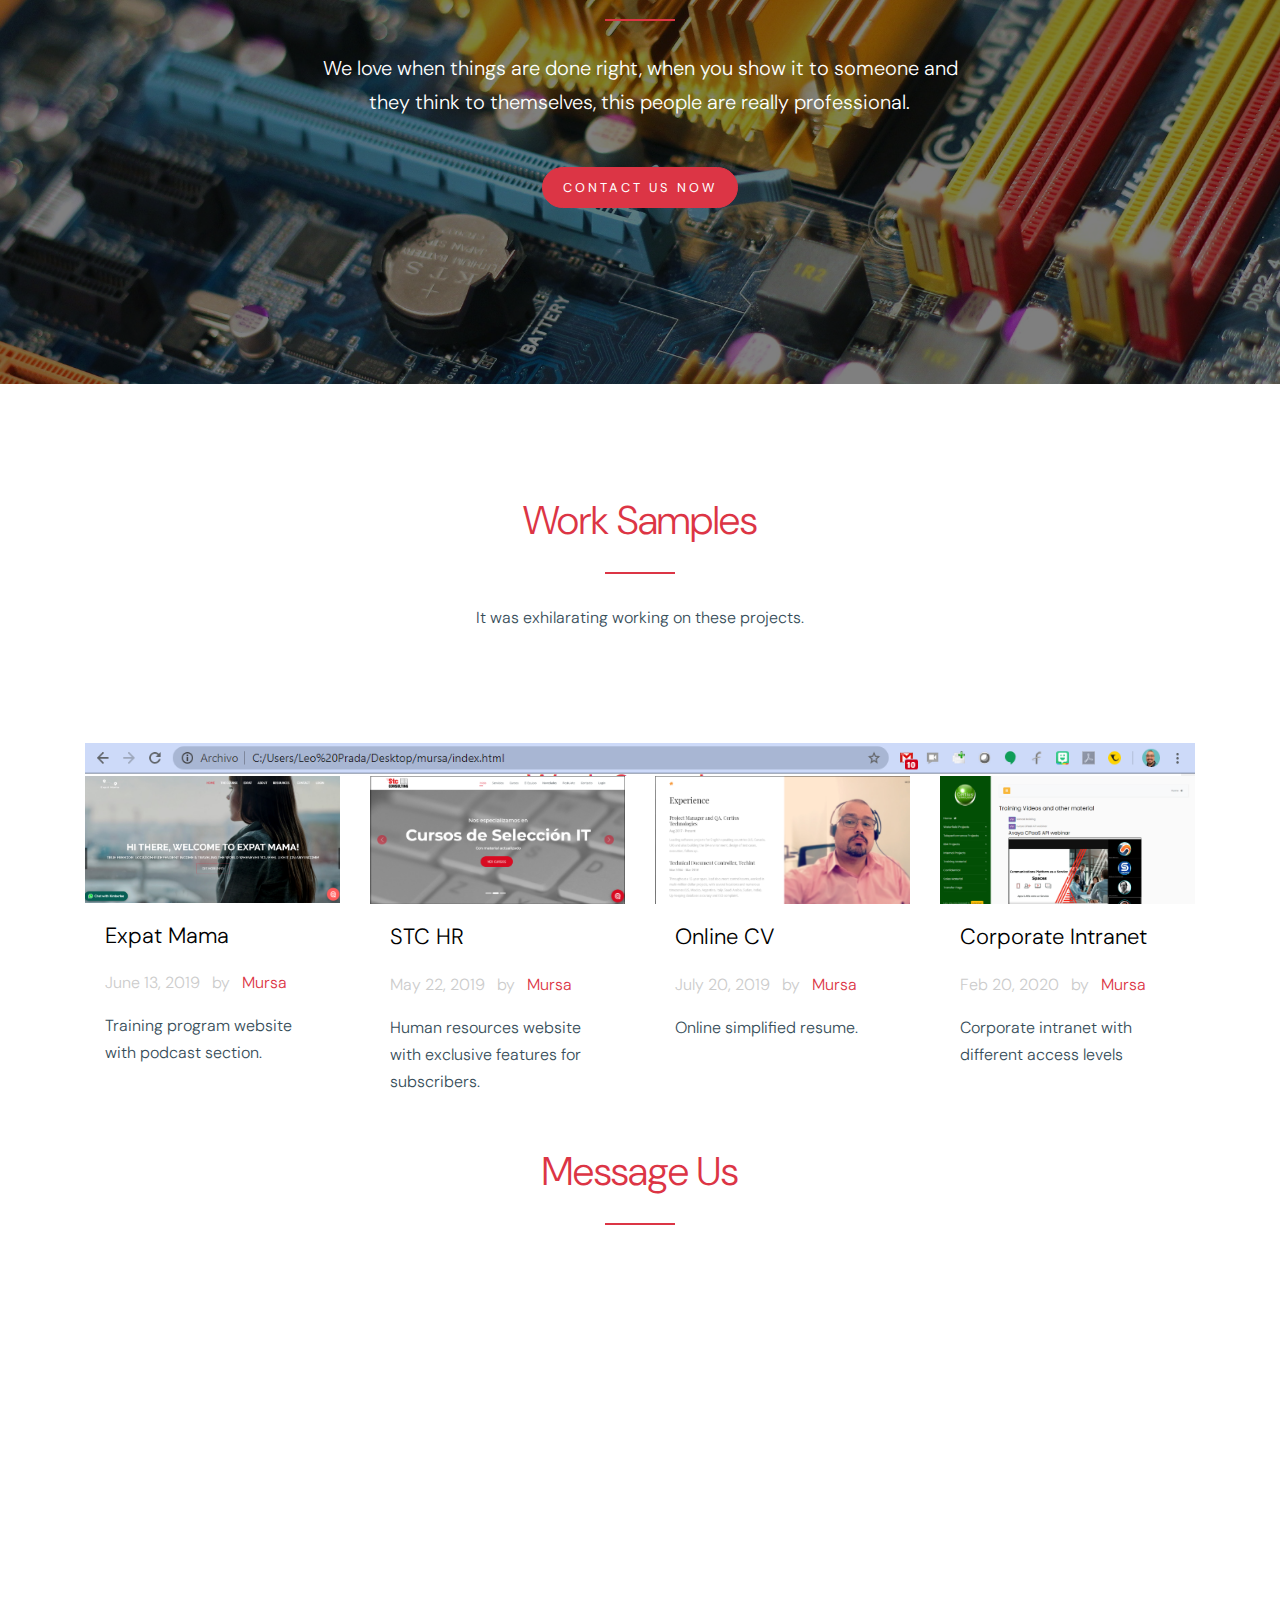
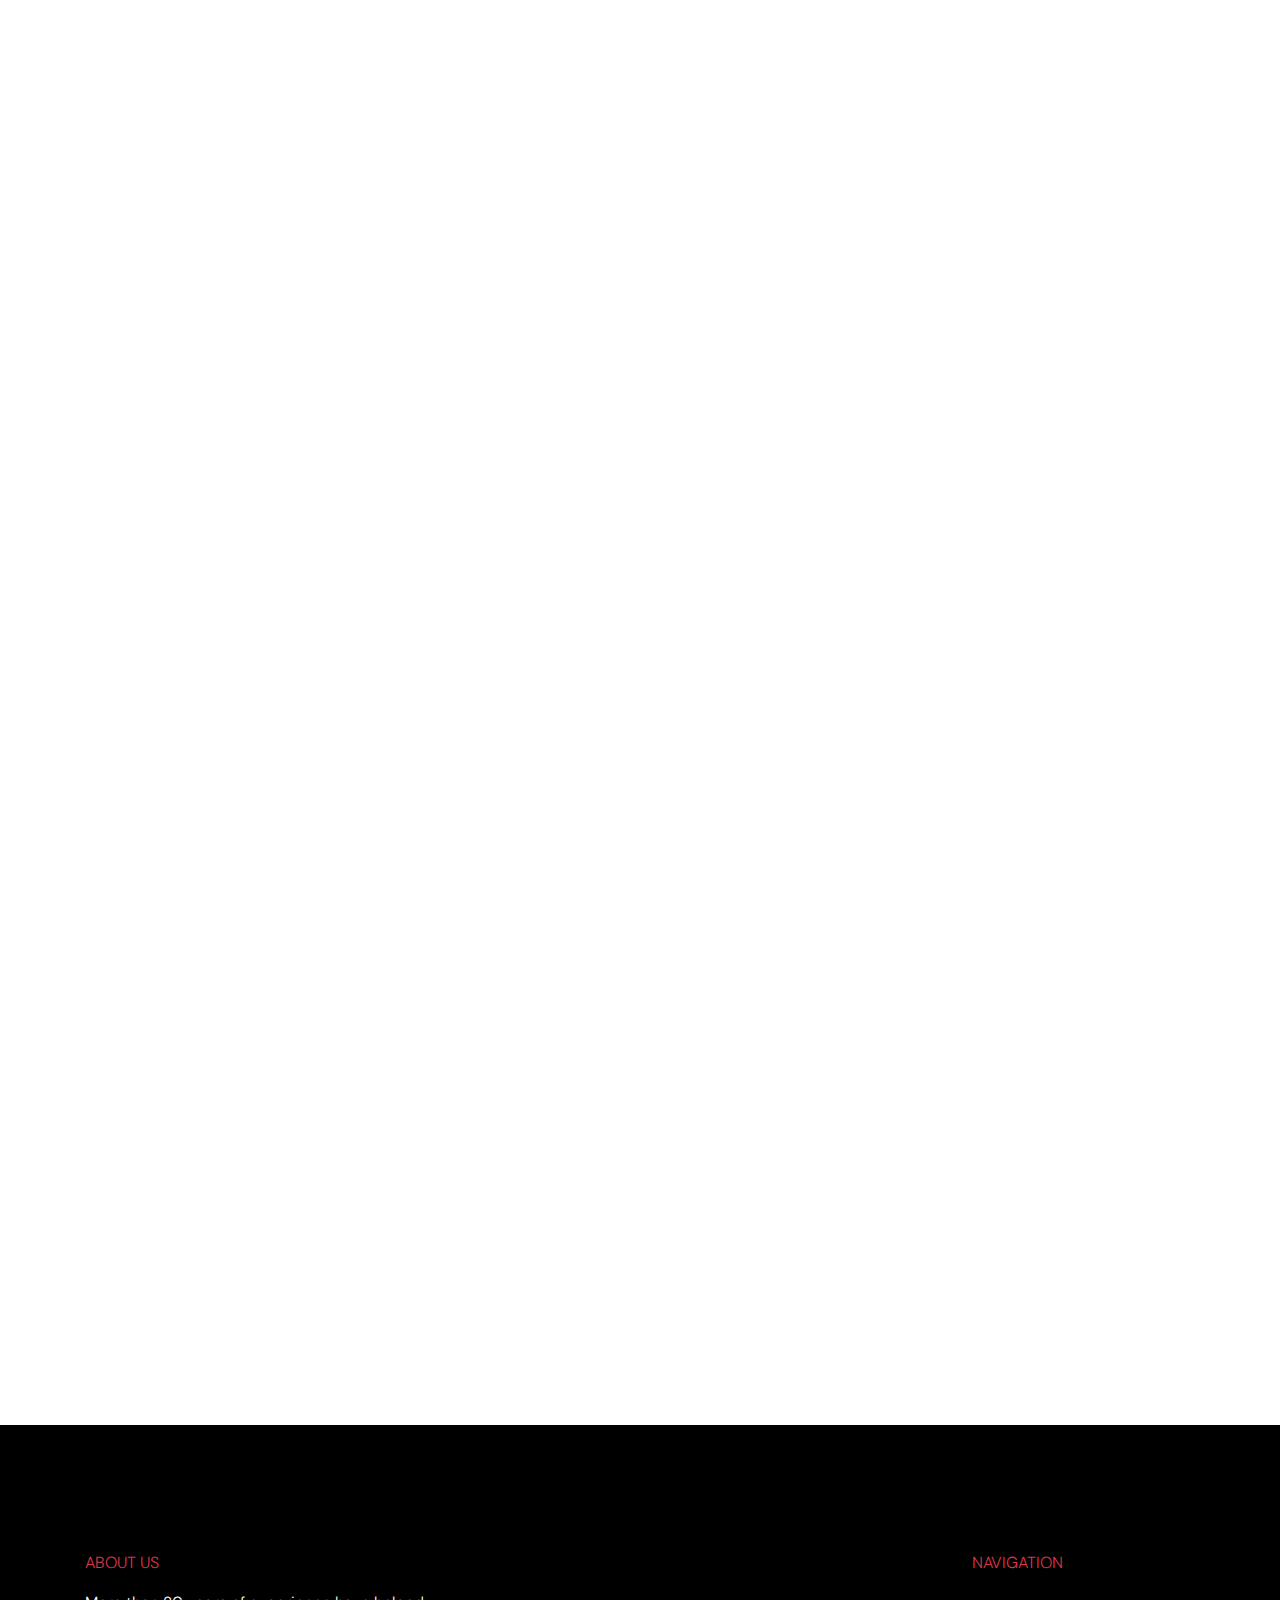
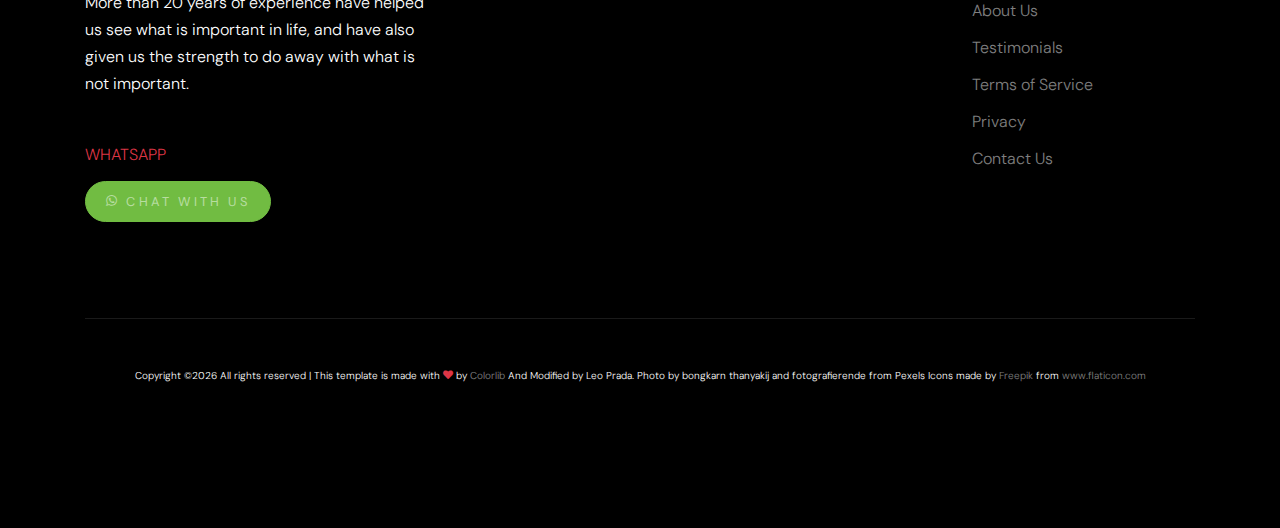
==== commit 1f3d70ec: "added google tag manager" ====
--- a/index.html
+++ b/index.html
@@ -2,11 +2,20 @@
 <html lang="en">
 
   <head>
-    <title>Mursa &mdash; Professional Services</title>
+    <title>Mursa &mdash; Designs</title>
     <meta charset="utf-8">
     <meta name="viewport" content="width=device-width, initial-scale=1, shrink-to-fit=no">
 	<link rel='icon' href='images/favicon.png' type='image/x-icon'/ >
     <link href="https://fonts.googleapis.com/css?family=DM+Sans:300,400,700&display=swap" rel="stylesheet">
+	<!-- Global site tag (gtag.js) - Google Analytics -->
+<script async src="https://www.googletagmanager.com/gtag/js?id=G-FTTPVM9ZW7"></script>
+<script>
+  window.dataLayer = window.dataLayer || [];
+  function gtag(){dataLayer.push(arguments);}
+  gtag('js', new Date());
+
+  gtag('config', 'G-FTTPVM9ZW7');
+</script>
 
     <link rel="stylesheet" href="fonts/icomoon/style.css">
 
@@ -46,16 +55,11 @@
 
         <div class="container mb-3">
           <div class="d-flex align-items-center">
-            <div class="site-logo mr-auto">
+            <a href="index.html"><div class="site-logo mr-auto">
               <img class="site-logo-bg" src="images/mursalogo.png" alt="Mursa" >
               <img class="site-logo-xs" src="images/mursalogoxs.png" alt="Mursa">
 			  
-            </div>
-			<div class="site-quick-contact d-none d-lg-flex ml-auto ">
-			<span class="block-icon mr-3" ></span>
-                <h1 style="color:#dc3545">Professional Services</h1>
-			</div>
-			
+            </div></a>
             <div class="site-quick-contact d-none d-lg-flex ml-auto ">
               <div class="d-flex site-info align-items-center mr-5">
                 <span class="block-icon mr-3"><span class="icon-map-marker"></span></span>
@@ -63,7 +67,7 @@
               </div>
               <div class="d-flex site-info align-items-center">
                 <span class="block-icon mr-3"><span class="icon-clock-o"></span></span>
-                <span>Monday - Saturday 8:00AM - 7:00PM <br> Sunday CLOSED</span>
+                 <span>Monday - Saturday 8:00AM - 7:00PM <br> Sunday CLOSED</span>
               </div>
               
             </div>
@@ -80,7 +84,11 @@
               <nav class="site-navigation text-left mr-auto d-none d-lg-block" role="navigation">
                 <ul class="site-menu main-menu js-clone-nav mr-auto ">
                   <li class="active"><a href="index.html" class="nav-link">Home</a></li>
-                  <li><a href="index.html#prices" class="nav-link">Pricing</a></li>
+                  <li><a href="index.html#projects" class="nav-link">Projects</a></li>
+                  <li><a href="index.html#storyline" class="nav-link">Process</a></li>
+                  <li><a href="index.html#prices" class="nav-link">Prices</a></li>
+                  <li><a href="index.html#features" class="nav-link">About</a></li>
+                  <li ><a href="index.html#testimonials" class="nav-link">Testimonials</a></li>
                   <li><a href="index.html#gcontact" class="nav-link">Contact</a></li>
                 </ul>
               </nav>
@@ -99,18 +107,20 @@
        
 
       </header>
+	  
+	  
     <div class="ftco-blocks-cover-1">
       <div class="site-section-cover overlay" data-stellar-background-ratio="0.5" style="background-image: url('images/hero_1m.jpg')">
         <div class="container">
           <div class="row align-items-center ">
             <div class="col-md-5 mt-5 pt-5">
-              <h1 class="mb-3">Need help?</h1>
+			<h1 class="mb-3">Need help?</h1>
               <p>We can help you with the translation, localization, QA, and project management for multilingual applications in English, Spanish and Croatian.</p>
               <p class="mt-5"><a href="#services" class="btn btn-primary">See here some of the services we've provided in the past</a></p>
             </div>
             <div class="col-md-5 ml-auto">
               <div class="white-dots">
-                <img src="images/img_7.jpg" alt="" class="img-fluid">
+                <img src="images/img_6.jpg" alt="" class="img-fluid">
               </div>
             </div>
           </div>
@@ -151,7 +161,7 @@
                 <span class="icon-drafts"></span>
               </span>
               <h3>Tell everyone</h3>
-              <p>Make sure you get your service or product known to everyone, who knows where your next gig is coming from!</p>
+              <p>Make sure you get your service or product know to everyone, who knows where your next gig is coming from!</p>
             </div>
           </div>
         </div>
@@ -259,7 +269,7 @@
             <div class="d-flex align-items-center counter">
               <span class="icon-face wrap-icon mr-3"></span>
               <div class="text">
-                <span class="d-block number">200</span>
+                <span class="d-block number">500</span>
                 <span class="caption">Social Media Posts</span>
               </div>
             </div>
@@ -323,7 +333,7 @@
               <div class="news-1" style="background-image: url('images/img_10.jpg');">
                 <div class="text">
                   <h3><a href="#storyline">Last Train to London</a></h3>
-                  <span class="category d-block mb-3">Release</span>
+                  <span class="category d-block mb-3">Deployment</span>
                   <p class="mb-4">Finally, once the product is ready to see the light, it is launched and tested.</p>
                   <a href="#storyline" class="d-block arrow-wrap"><span class="icon-arrow_forward"></span></a>
                 </div>
@@ -364,10 +374,47 @@
 			  </span>
               <div class="service-1-contents">
                 <h3>Constant Feedback</h3>
-                <p>We like to do it in iterations so that we can improve with each version until you are happy with the result.</p>
-              </div>
-            </div>
-          </div>
+                <p>We like to do it in iterations so that we can improve with each version until you are happy with the website.</p>
+              </div>
+            </div>
+          </div>
+		  
+		    <div class="col-lg-4 col-md-6 mb-4">
+            <div class="service-1">
+              <span class="service-1-icon">
+                <!-- <span class="icon-build"></span> -->
+				<span class="flaticon-monitor display-4 mb-4 d-inline-block"></span>
+              </span>
+              <div class="service-1-contents">
+                <h3>Translation/Localization</h3>
+                <p>We can help you translate your project with a target audience in mind.</p>
+              </div>
+            </div>
+          </div>
+          <div class="col-lg-4 col-md-6 mb-4">
+            <div class="service-1">
+              <span class="service-1-icon">
+                <span class="flaticon-vector display-4  mb-4 d-inline-block"></span>
+              </span>
+              <div class="service-1-contents">
+                <h3>QA</h3>
+                <p>We can provide assistance with the QA of your multilingual project.</p>
+              </div>
+            </div>
+          </div>
+
+          <div class="col-lg-4 col-md-6 mb-4">
+            <div class="service-1">
+              <span class="service-1-icon">
+                <span class="flaticon-glasses display-4 mb-4 d-inline-block"></span>                
+              </span>
+              <div class="service-1-contents">
+                <h3>Project Management</h3>
+                <p>Rely on us to control the progress of your project, and forget about the day-to-day fuss.</p>
+              </div>
+            </div>
+          </div>
+		  
           <div class="col-lg-4 col-md-6 mb-4">
             <div class="service-1">
               <span class="service-1-icon">
@@ -375,8 +422,8 @@
 				<span class="flaticon-monitor display-4 mb-4 d-inline-block"></span>
               </span>
               <div class="service-1-contents">
-                <h3>Translation/Localization</h3>
-                <p>We can help you translate your project with a target audience in mind.</p>
+                <h3>Web Development</h3>
+                <p>We can create affordable simple websites to reinforce your online presence.</p>
               </div>
             </div>
           </div>
@@ -386,8 +433,8 @@
                 <span class="flaticon-vector display-4  mb-4 d-inline-block"></span>
               </span>
               <div class="service-1-contents">
-                <h3>QA</h3>
-                <p>We can provide assistance with the QA of your multilingual project.</p>
+                <h3>Tech Support</h3>
+                <p>We can provide assistance with the deployment on a VPS (Virtual Private Server) and your website can live in the cloud.</p>
               </div>
             </div>
           </div>
@@ -398,8 +445,8 @@
                 <span class="flaticon-glasses display-4 mb-4 d-inline-block"></span>                
               </span>
               <div class="service-1-contents">
-                <h3>Project Management</h3>
-                <p>Rely on us to control the progress of your project, and forget about the day-to-day fuss.</p>
+                <h3>Monitoring</h3>
+                <p>Always checking the performance of the website, and tracking the performance and information about visitors.</p>
               </div>
             </div>
           </div>
@@ -414,8 +461,8 @@
                 <span class="icon-phonelink"></span>
               </span>
               <div class="service-1-contents">
-                <h3>Devices</h3>
-                <p>Make sure that you meet the customer where they are more comfortable, voice, text, smoke signals.</p>
+                <h3>Mobile</h3>
+                <p>The website format must meet the customer in the platform they use.</p>
               </div>
             </div>
           </div>
@@ -493,10 +540,10 @@
         <div class="row justify-content-center text-center mb-5">
           <div class="col-7 text-center mb-5">
             <h2 class="section-heading text-center">Our Prices</h2>
-            <p class="lead">Let's talk!</p>
-          </div>
-        </div>
-        <div class="row ">
+            <p class="lead">Let's talk!.</p>
+          </div>
+        </div>
+		   <div class="row ">
           <div class="col-lg-4 mb-4 mb-lg-0">
             <div class="testimonial-2 text-center">
               <div class="v-card mb-4 text-center">
@@ -510,7 +557,7 @@
 				  <li class="pricing-features-item">Native Professionals</li>
 				</ul>
 				<span class="pricing-price"> Starting price 0.04 USD per word</span>
-				<a href="./index.html#contact" class="pricing-button">Ask us about hourly rates!</a>
+				<a href="./index.html#gcontact" class="pricing-button">Ask us about hourly rates!</a>
               </blockquote>
               
             </div>
@@ -552,15 +599,90 @@
             </div>
           </div>
 	
+		  
+        </div>
+		
+		
+		
+		
+        <div class="row ">
+          <div class="col-lg-3 mb-3 mb-lg-0">
+            <div class="testimonial-2 text-center">
+              <div class="v-card mb-4 text-center">
+                <span class="flaticon-monitor display-4 mb-4 "></span>
+                <h2 class="pricing-title">Domain </br> Search</h2>
+              </div>
+              <blockquote>
+                <ul class="pricing-features">
+				  <li class="pricing-features-item">Right name</li>
+				  <li class="pricing-features-item">Ideas</li>
+				</ul>
+				<span class="pricing-price">Registrar's fee+$2(per year)</span>
+				<a href="./index.html#gcontact" class="pricing-button">Ask us!</a>
+              </blockquote>
+              
+            </div>
+          </div>
+		    <div class="col-lg-3 mb-3 mb-lg-0">
+            <div class="testimonial-2 text-center">
+              <div class="v-card mb-4 text-center">
+                <span class="flaticon-monitor display-4 mb-4"></span>
+                <h2 class="pricing-title">Web </br> hosting</h2>
+              </div>
+              <blockquote>
+                <ul class="pricing-features text-center">
+				  <li class="pricing-features-item">VPS Deployment</li>
+				  <li class="pricing-features-item">Easy to Maintain</li>
+				</ul>
+				<span class="pricing-price">$7 per month</span>
+				<a href="./index.html#gcontact" class="pricing-button">No minimum stay</a>
+              </blockquote>
+              
+            </div>
+          </div>
+		    <div class="col-lg-3 mb-3 mb-lg-0">
+            <div class="testimonial-2 text-center">
+              <div class="v-card mb-4 text-center">
+                <span class="flaticon-monitor display-4 mb-4"></span>
+                <h2 class="pricing-title">Logo </br> Creation</h2>
+              </div>
+              <blockquote>
+                <ul class="pricing-features text-center">
+				  <li class="pricing-features-item">Ideas</li>
+				  <li class="pricing-features-item">Realization</li>
+				</ul>
+				<span class="pricing-price">$2</span>
+				<a href="./index.html#gcontact" class="pricing-button">Let's talk!</a>
+              </blockquote>
+              
+            </div>
+          </div>
+		    <div class="col-lg-3 mb-3 mb-lg-0">
+            <div class="testimonial-2 text-center">
+              <div class="v-card mb-4 text-center">
+                <span class="flaticon-monitor display-4 mb-4"></span>
+                <h2 class="pricing-title">Web </br> Design</h2>
+              </div>
+              <blockquote>
+                <ul class="pricing-features text-center">
+				  <li class="pricing-features-item">Simple site</li>
+				  <li class="pricing-features-item">Several templates</li>
+				</ul>
+				<span class="pricing-price">$10 (starting price)</span>
+				<a href="./index.html#gcontact" class="pricing-button">First draft free</a>
+              </blockquote>
+              
+            </div>
+          </div>
 		  <p style="font-size:10px">All prices in US dollars</p>
-		  
-        </div>
-		
-		<div class="col-lg-12 mb-12 mb-lg-0">
+        </div>
+		
+			<div class="col-lg-12 mb-12 mb-lg-0">
 		
                                               <a href="https://referworkspace.app.goo.gl/sqMR"><img src="https://storage.googleapis.com/referworkspace-asset/img/digitalbuttons/digital_button_en.png" /></a>
                                           
-		</div>
+		</div> 
+		
       </div>
     </div>
 	
@@ -580,7 +702,90 @@
     </div>
 
 
- 
+    <div id="projects" class="site-section bg-white">
+      <div class="container">
+        <div class="row justify-content-center text-center mb-5">
+          <div class="col-7 text-center mb-5">
+            <h2 class="section-heading text-center">Work Samples</h2>
+            <p>It was exhilarating working on these projects.</p>
+          </div>
+        </div>
+
+        <div class="row">
+		
+		  <div class="col-lg-12 col-md-12 mb-12">
+			<img src="images/navigationbar.png" alt="Image" class="img-fluid">
+		  </div>	 
+		
+          <div class="col-lg-3 col-md-6 mb-3">
+            <div class="post-entry-1 h-100">
+              <a href="http://www.expatmama.life" target="_blank">
+                <img src="images/expatmama.png" alt="Image"
+                 class="img-fluid">
+              </a>
+              <div class="post-entry-1-contents">
+                
+                <h2><a href="http://www.expatmama.life" target="_blank">Expat Mama</a></h2>
+                <span class="meta d-inline-block mb-3">June 13, 2019 <span class="mx-2">by</span> <a href="#">Mursa</a></span>
+                <p>Training program website with podcast section.</p>
+              </div>
+            </div>
+          </div>
+          <div class="col-lg-3 col-md-6 mb-3">
+            <div class="post-entry-1 h-100">
+              <a href="https://www.stchr.com.ar"  target="_blank">
+                <img src="images/stchr.png" alt="Image"
+                 class="img-fluid">
+              </a>
+              <div class="post-entry-1-contents">
+                
+                <h2><a href="https://www.stchr.com.ar" target="_blank">STC HR</a></h2>
+                <span class="meta d-inline-block mb-3">May 22, 2019 <span class="mx-2">by</span> <a href="#">Mursa</a></span>
+                <p>Human resources website with exclusive features for subscribers.</p>
+              </div>
+            </div>
+          </div>
+
+          <div class="col-lg-3 col-md-6 mb-3">
+            <div class="post-entry-1 h-100">
+              <a href="http://www.resume.leoprada.com.ar/index.html" target="_blank">
+                <img src="images/resume.png" alt="Image"
+                 class="img-fluid">
+              </a>
+              <div class="post-entry-1-contents">
+                
+                <h2><a href="http://www.resume.leoprada.com.ar/index.html"target="_blank">Online CV</a></h2>
+                <span class="meta d-inline-block mb-3">July 20, 2019 <span class="mx-2">by</span> <a href="#">Mursa</a></span>
+                <p>Online simplified resume.</p>
+              </div>
+            </div>
+          </div>
+		  
+		   <div class="col-lg-3 col-md-6 mb-3">
+            <div class="post-entry-1 h-100">
+              <a href="http://intranet.certiustech.com/login/login.php?error=notloggedin" target="_blank">
+                <img src="images/intranet.png" alt="Image"
+                 class="img-fluid">
+              </a>
+              <div class="post-entry-1-contents">
+                
+                <h2><a href="http://intranet.certiustech.com/login/login.php?error=notloggedin"target="_blank">Corporate Intranet</a></h2>
+                <span class="meta d-inline-block mb-3">Feb 20, 2020 <span class="mx-2">by</span> <a href="#">Mursa</a></span>
+                <p>Corporate intranet with different access levels</p>
+              </div>
+            </div>
+          </div>
+        </div>
+		
+		<div id="gcontact" class="col-lg-12 col-md-12 mb-12">
+			<h2 class="section-heading text-center">Message Us </h2> 
+			<iframe class="text-center" src="https://docs.google.com/forms/d/e/1FAIpQLSeImrGoAO0oDWhNS_qHbq0EwzXxCBLzzE3cpyQfuGDBVao3Dw/viewform?embedded=true" width="95%" height="1650px" frameborder="0" marginheight="0" marginwidth="0">Loading...</iframe>
+		</div>
+
+      </div>
+    </div>
+
+
     
 
     
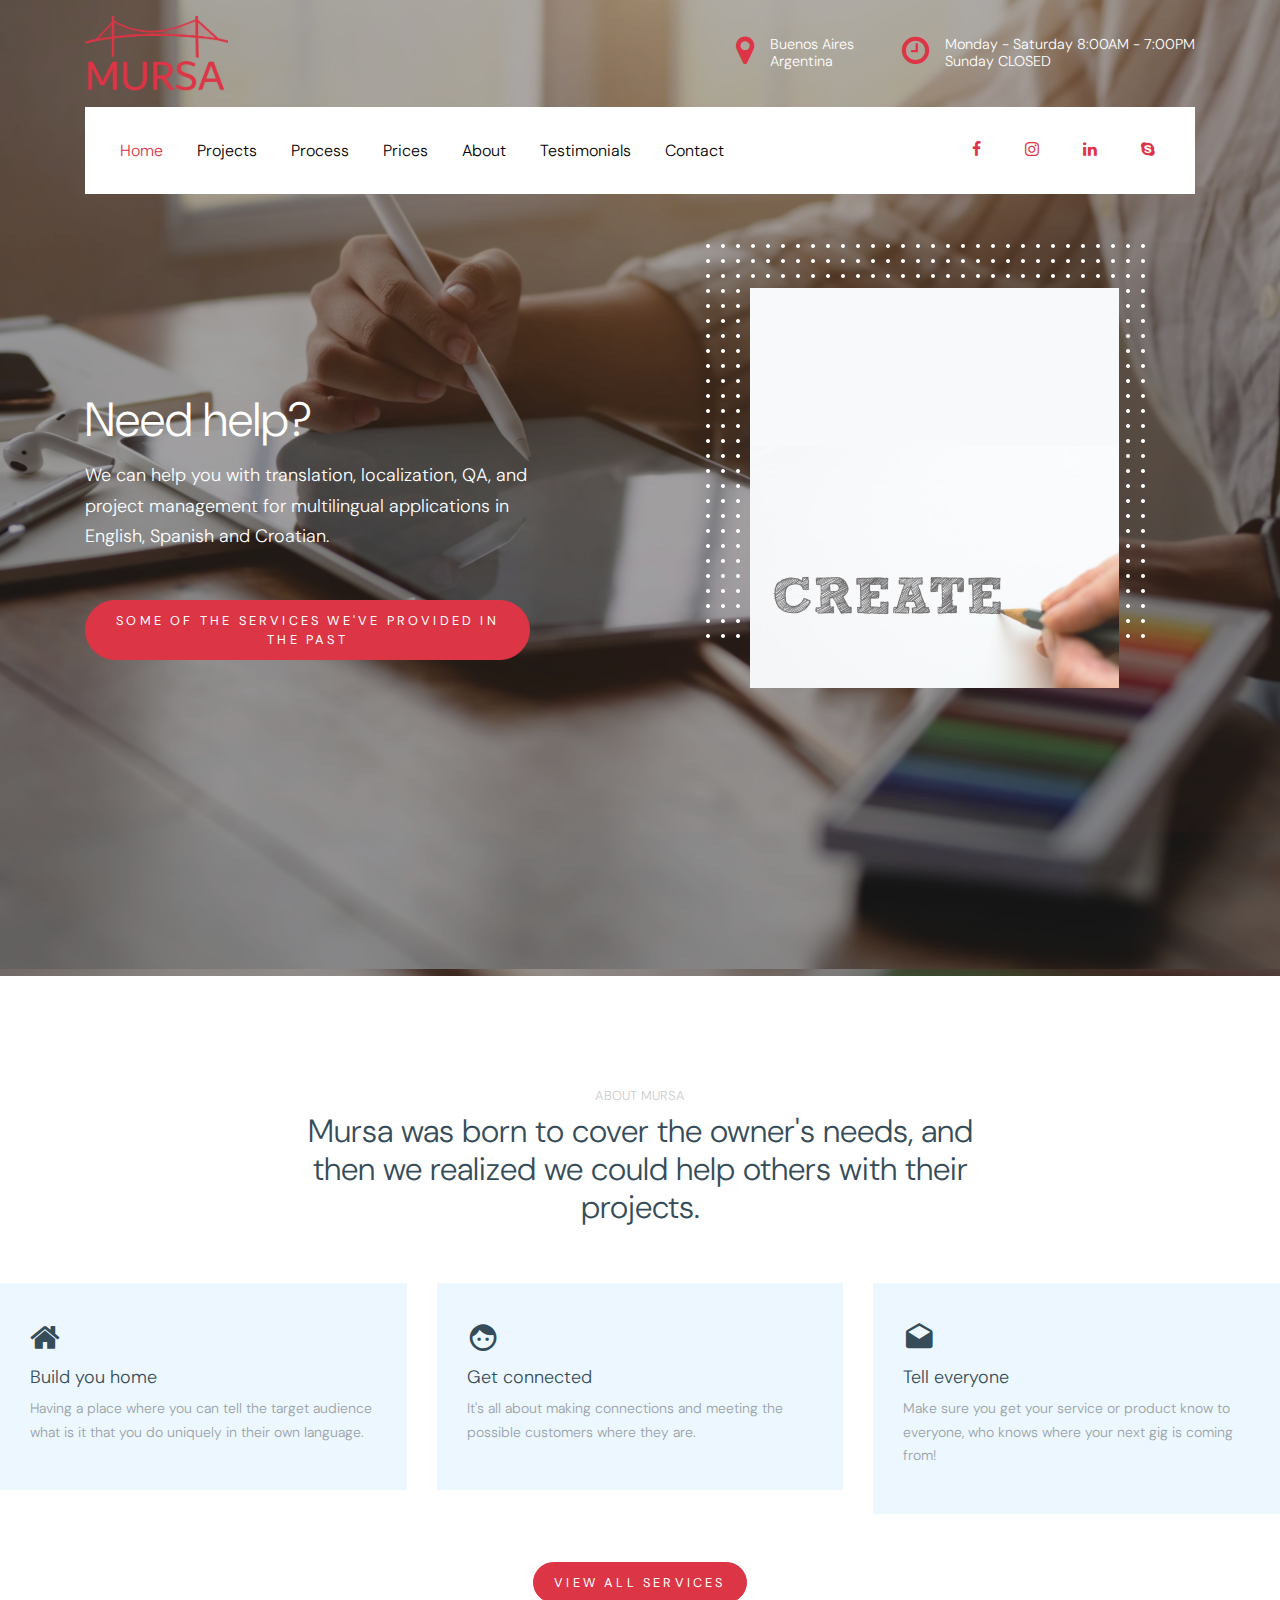
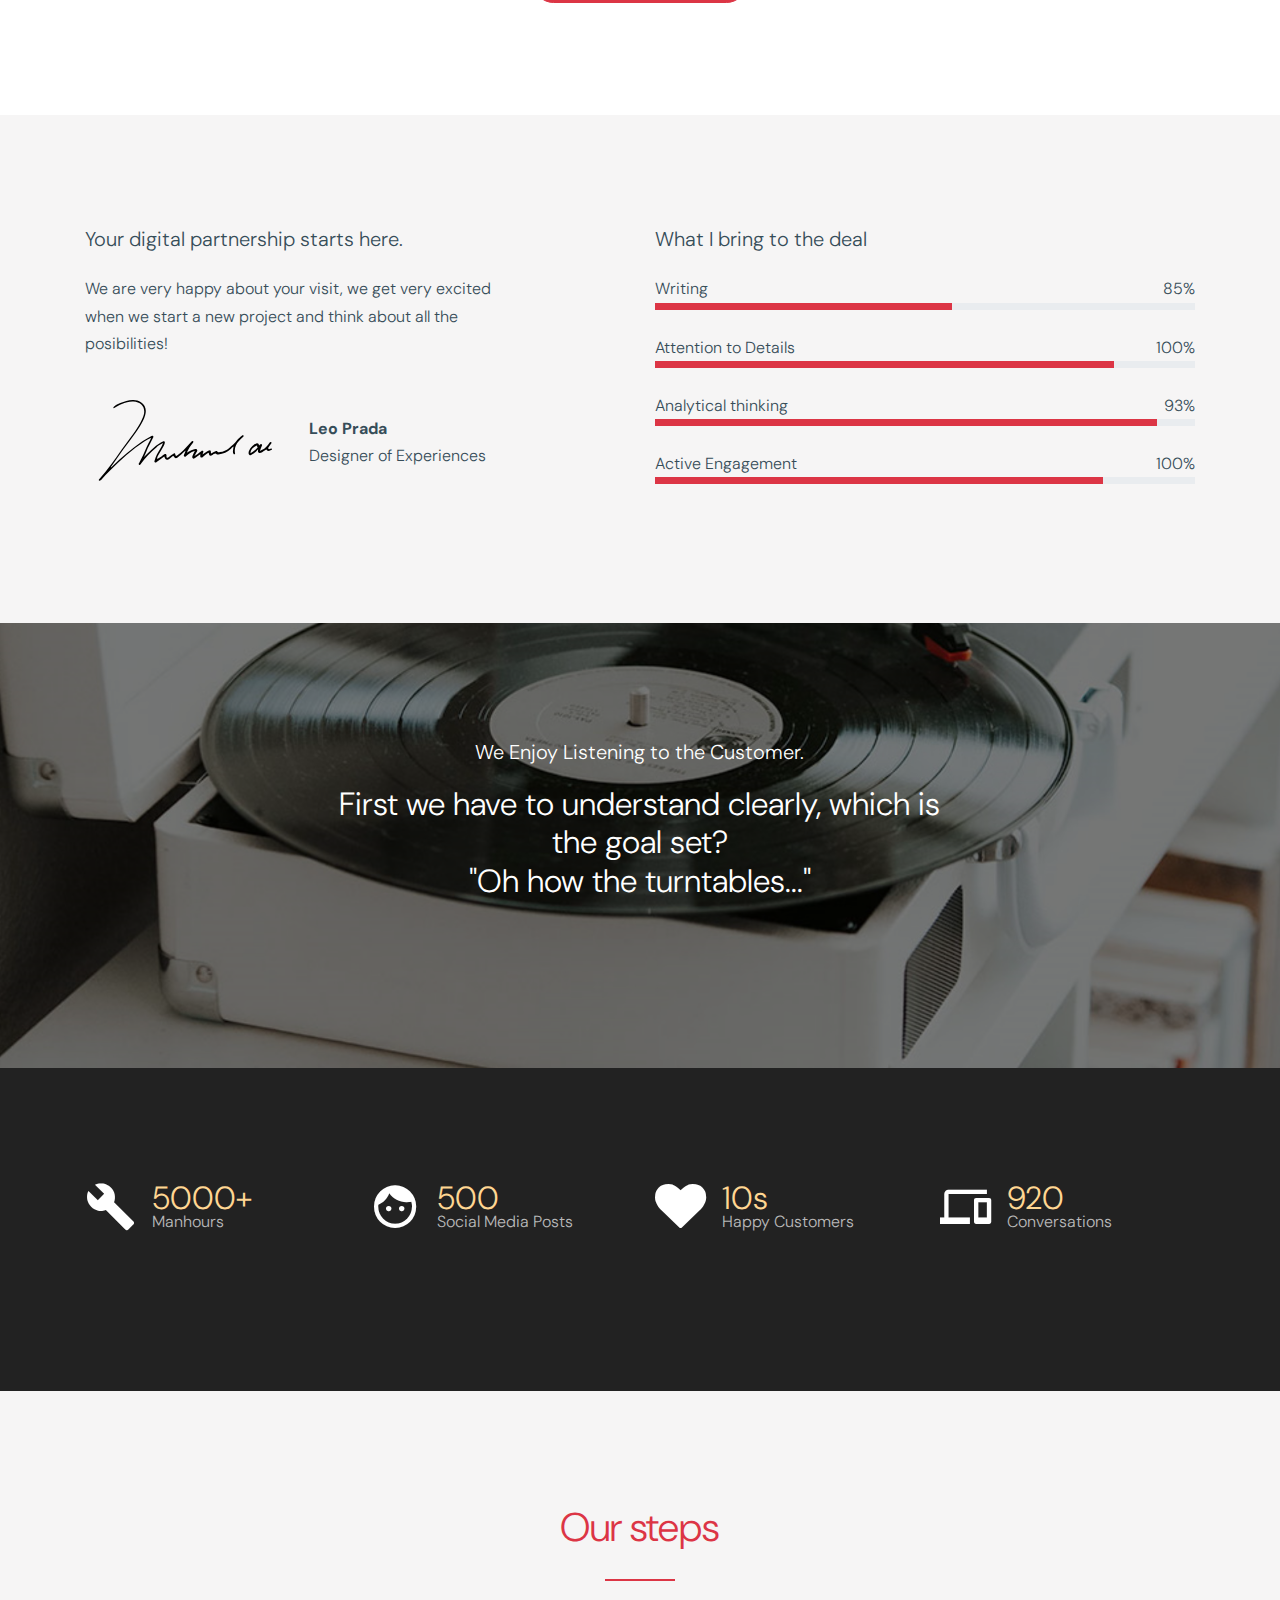
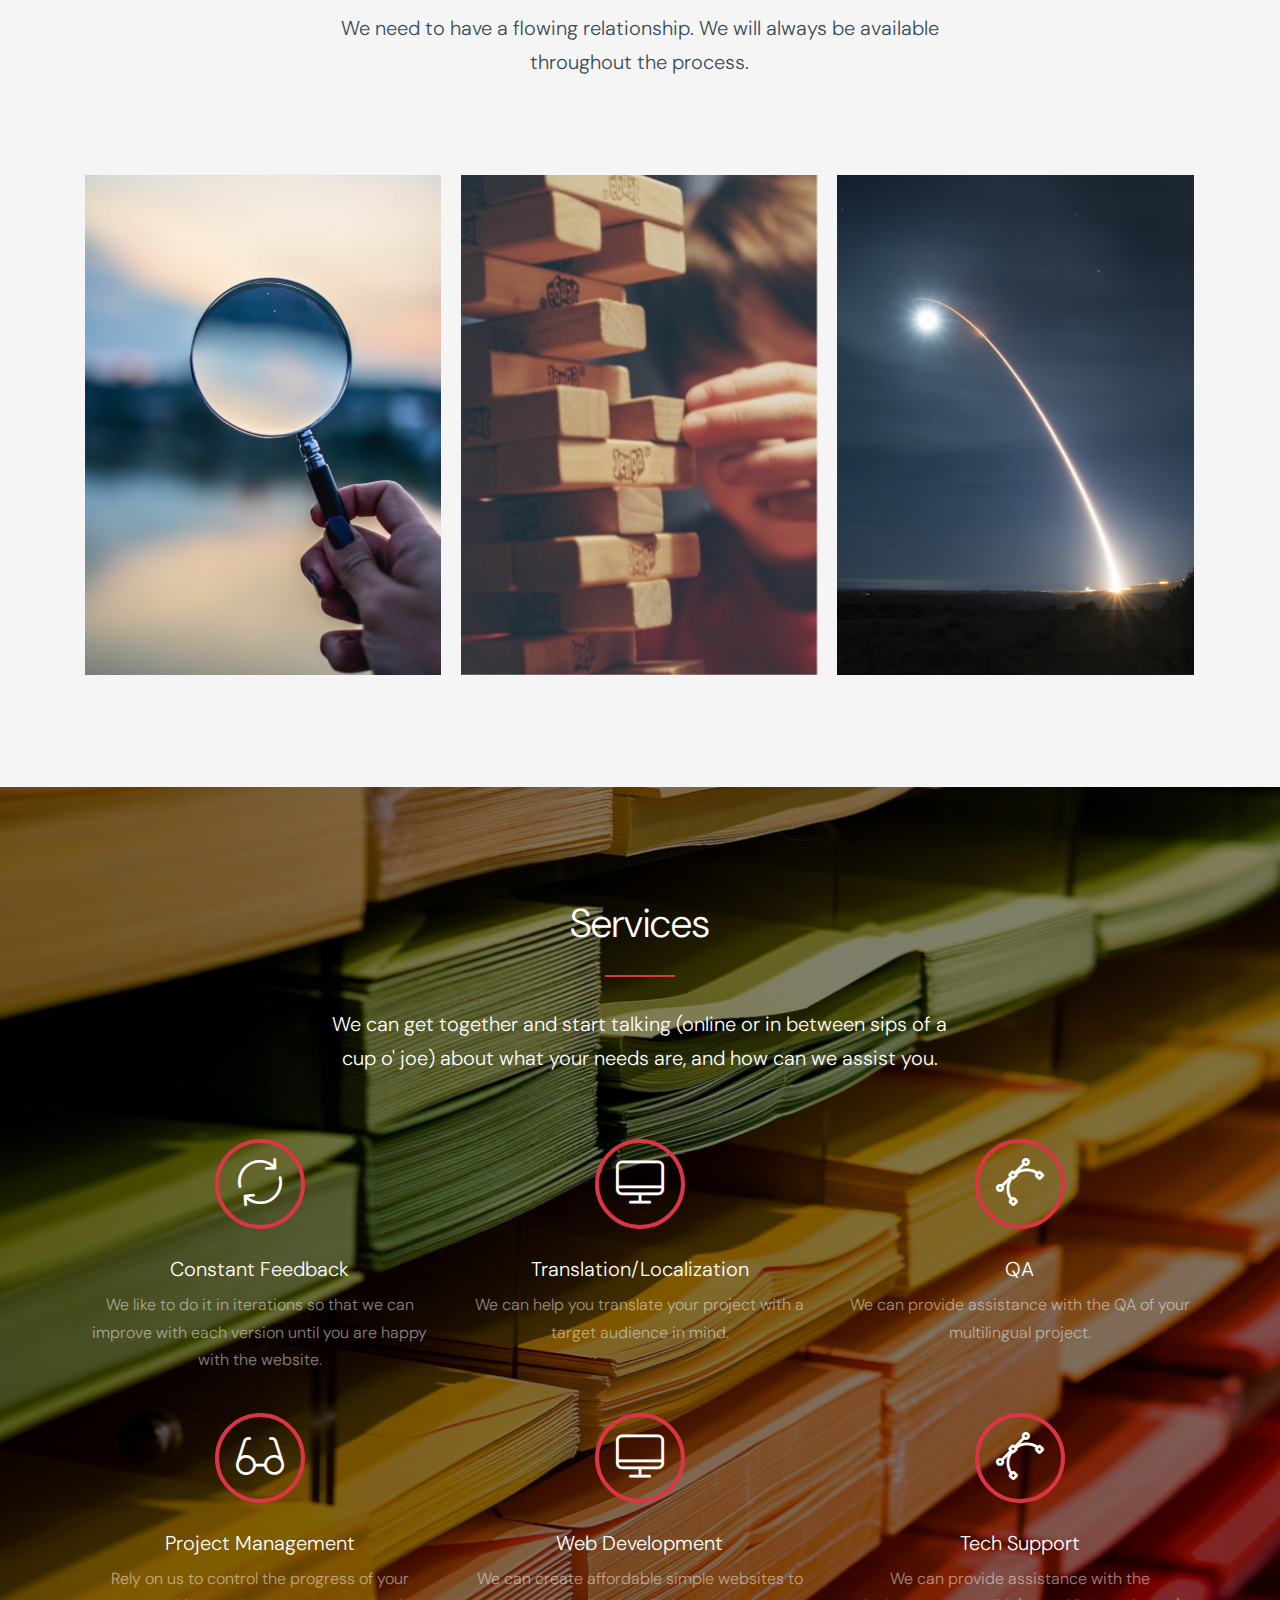
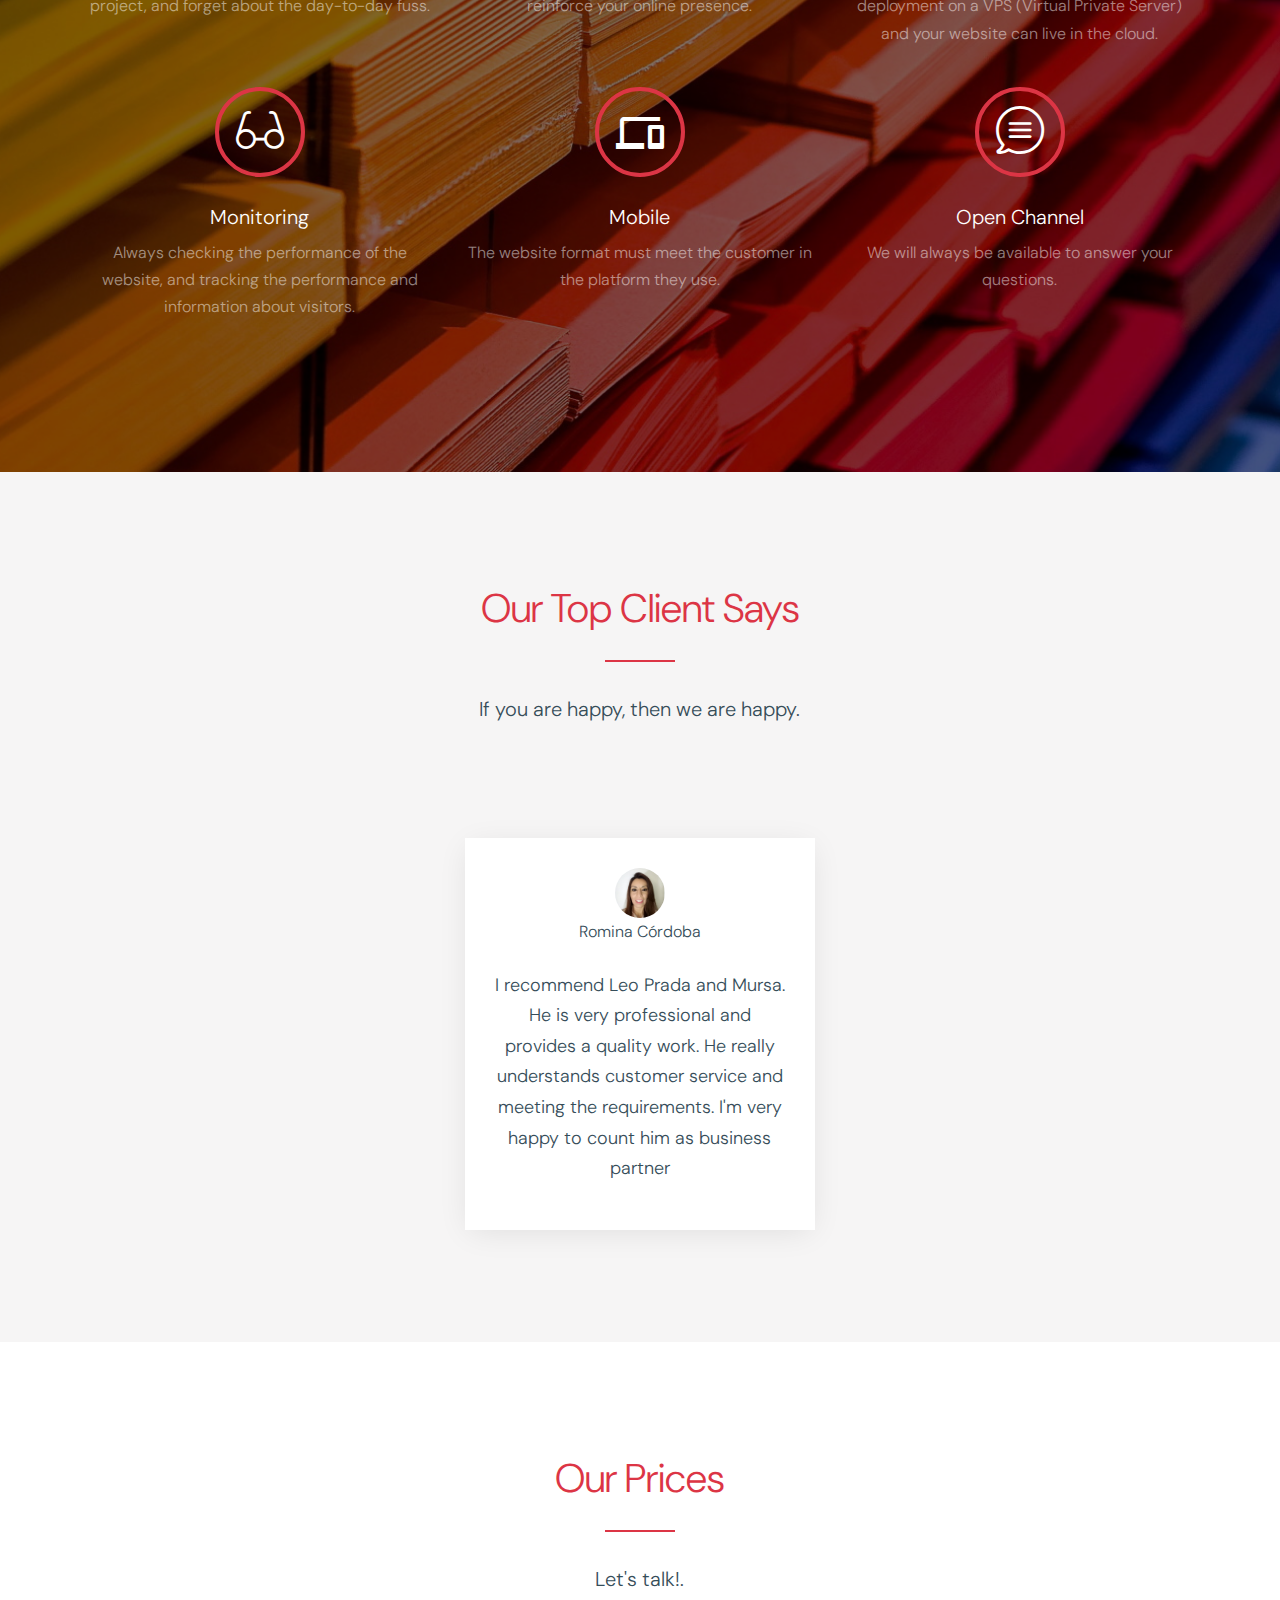
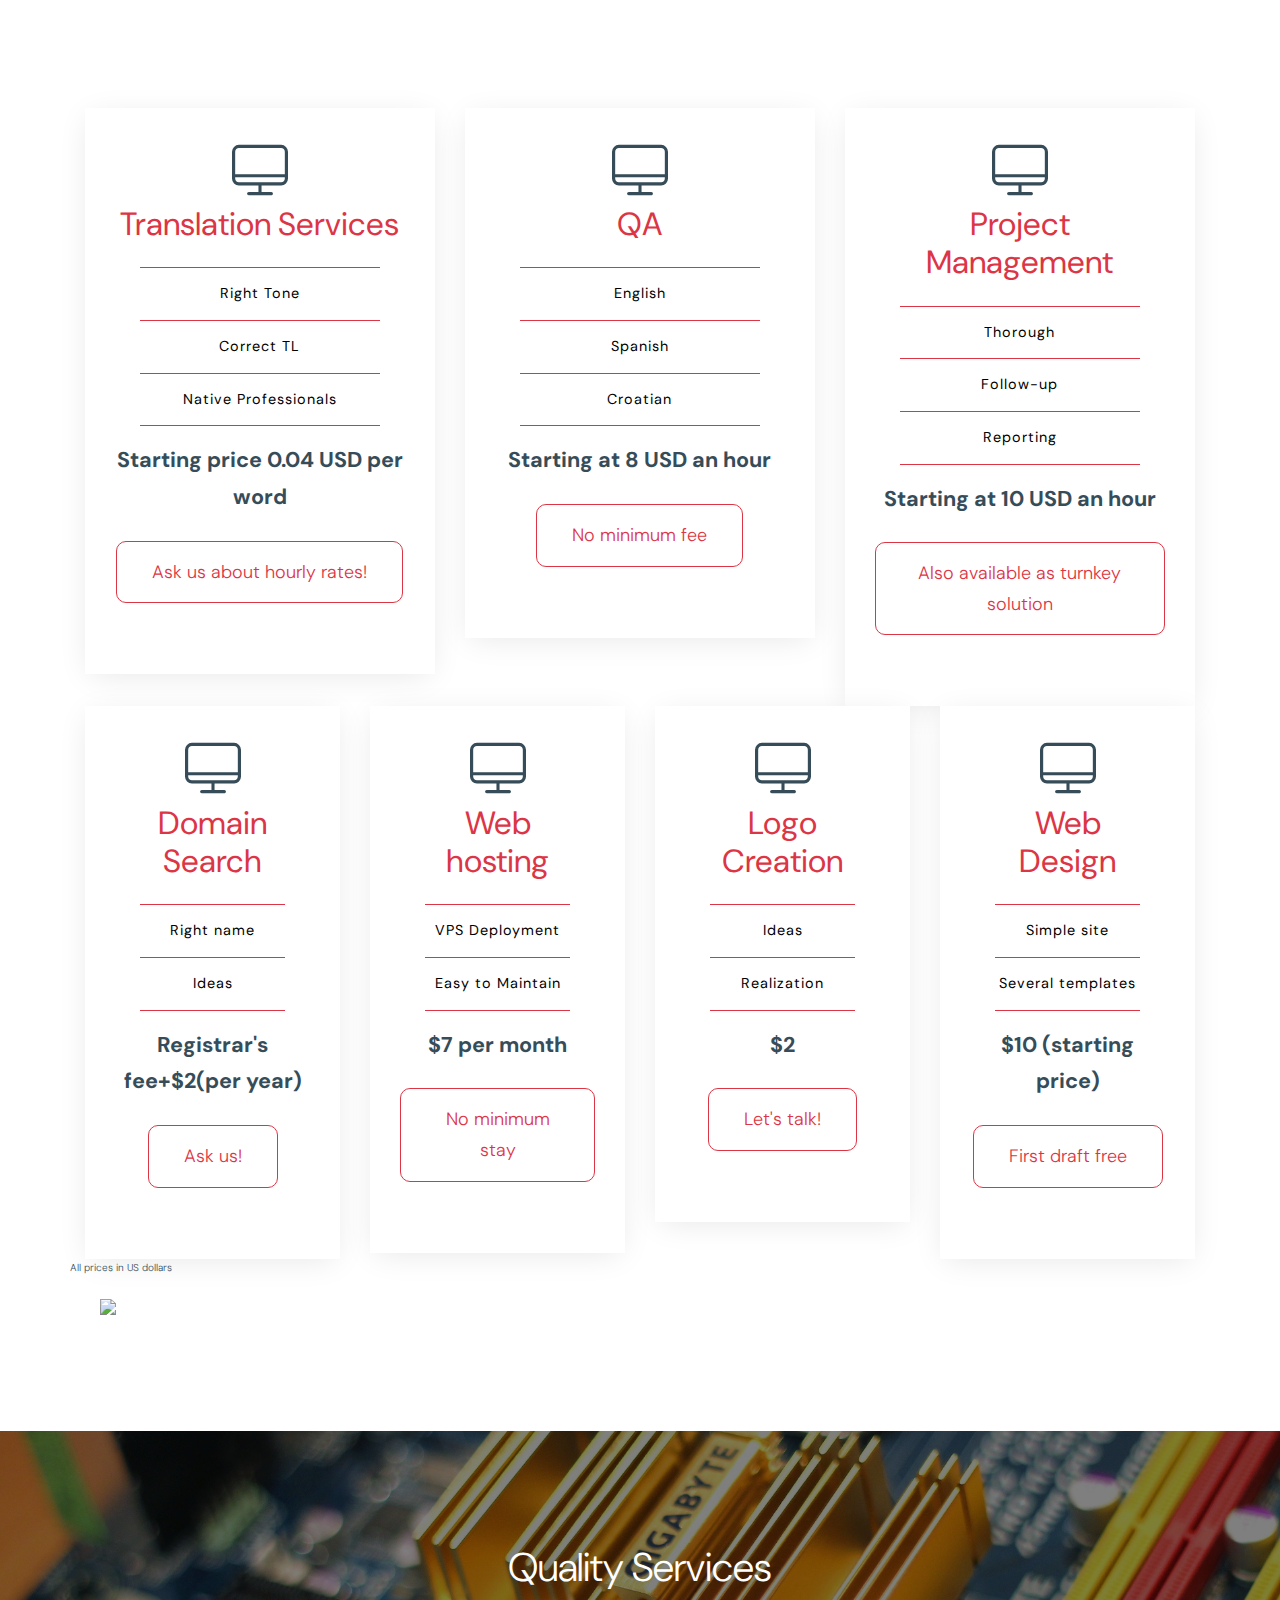
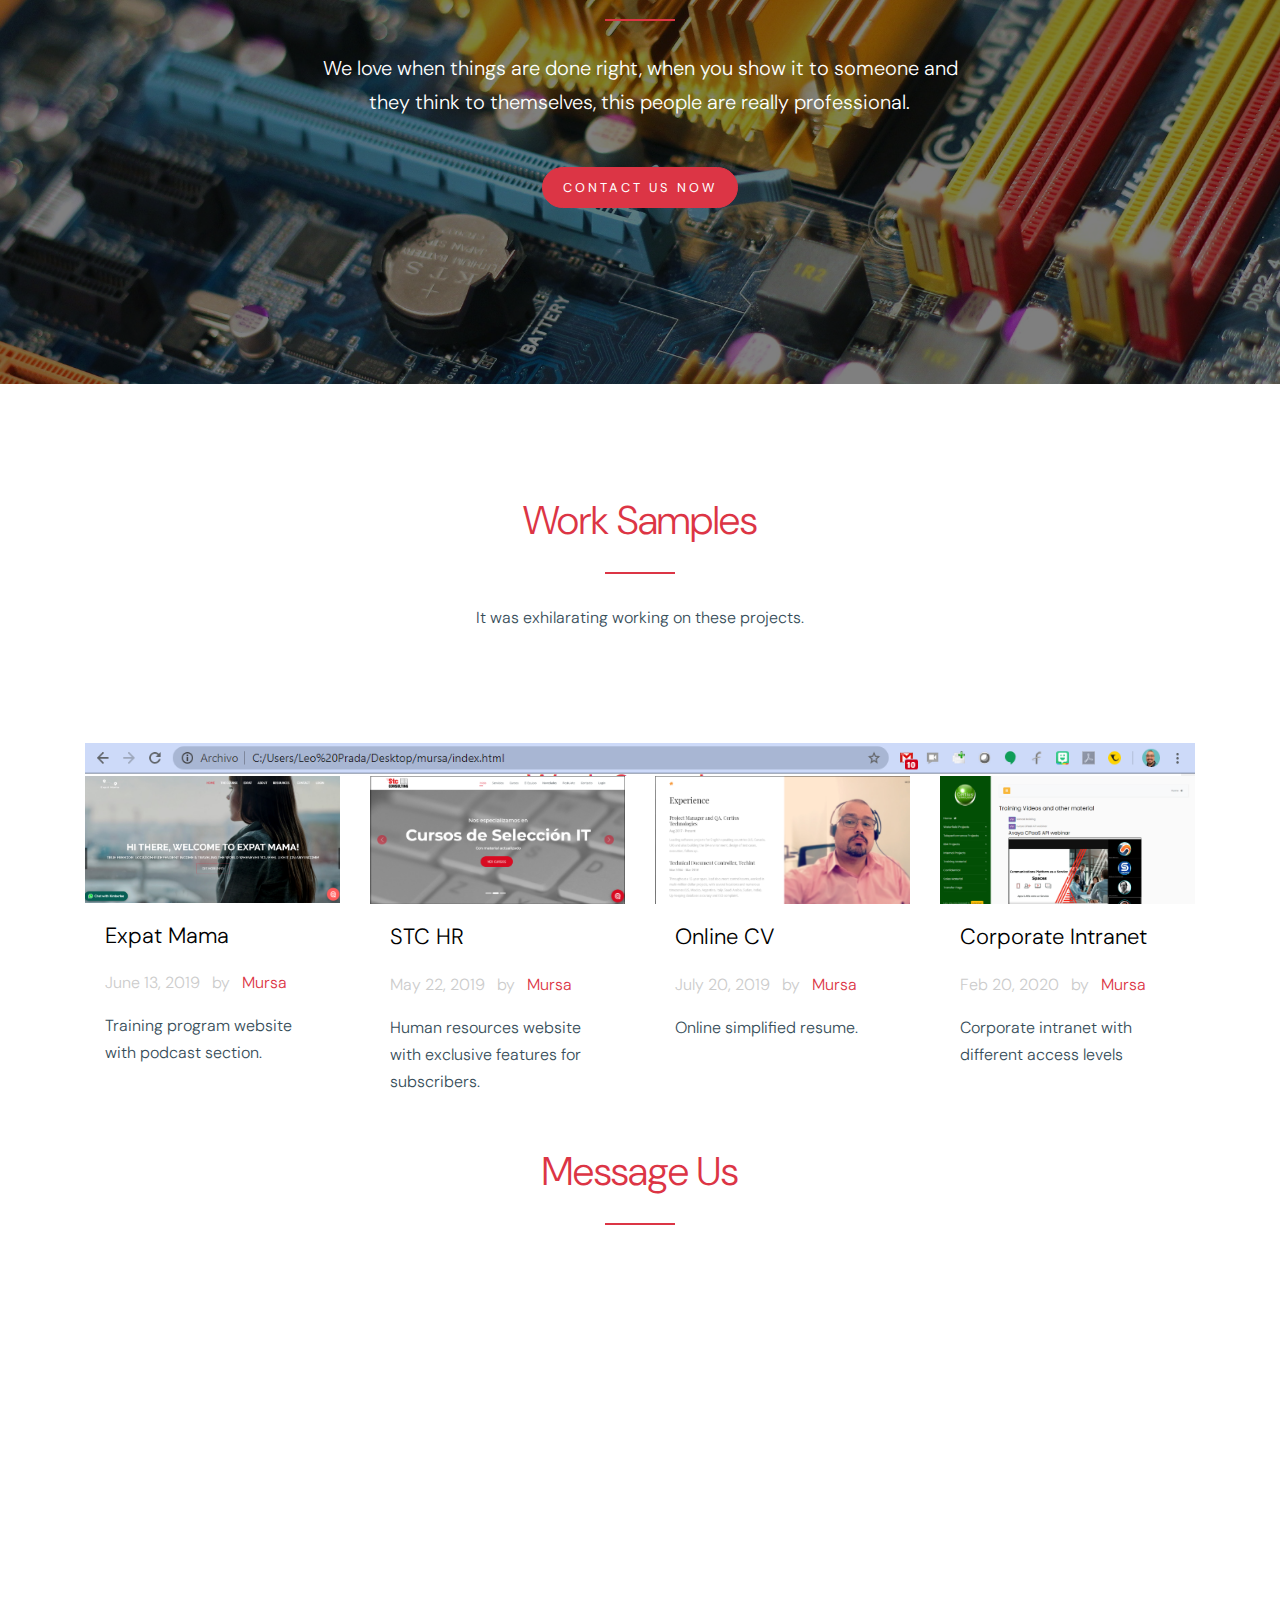
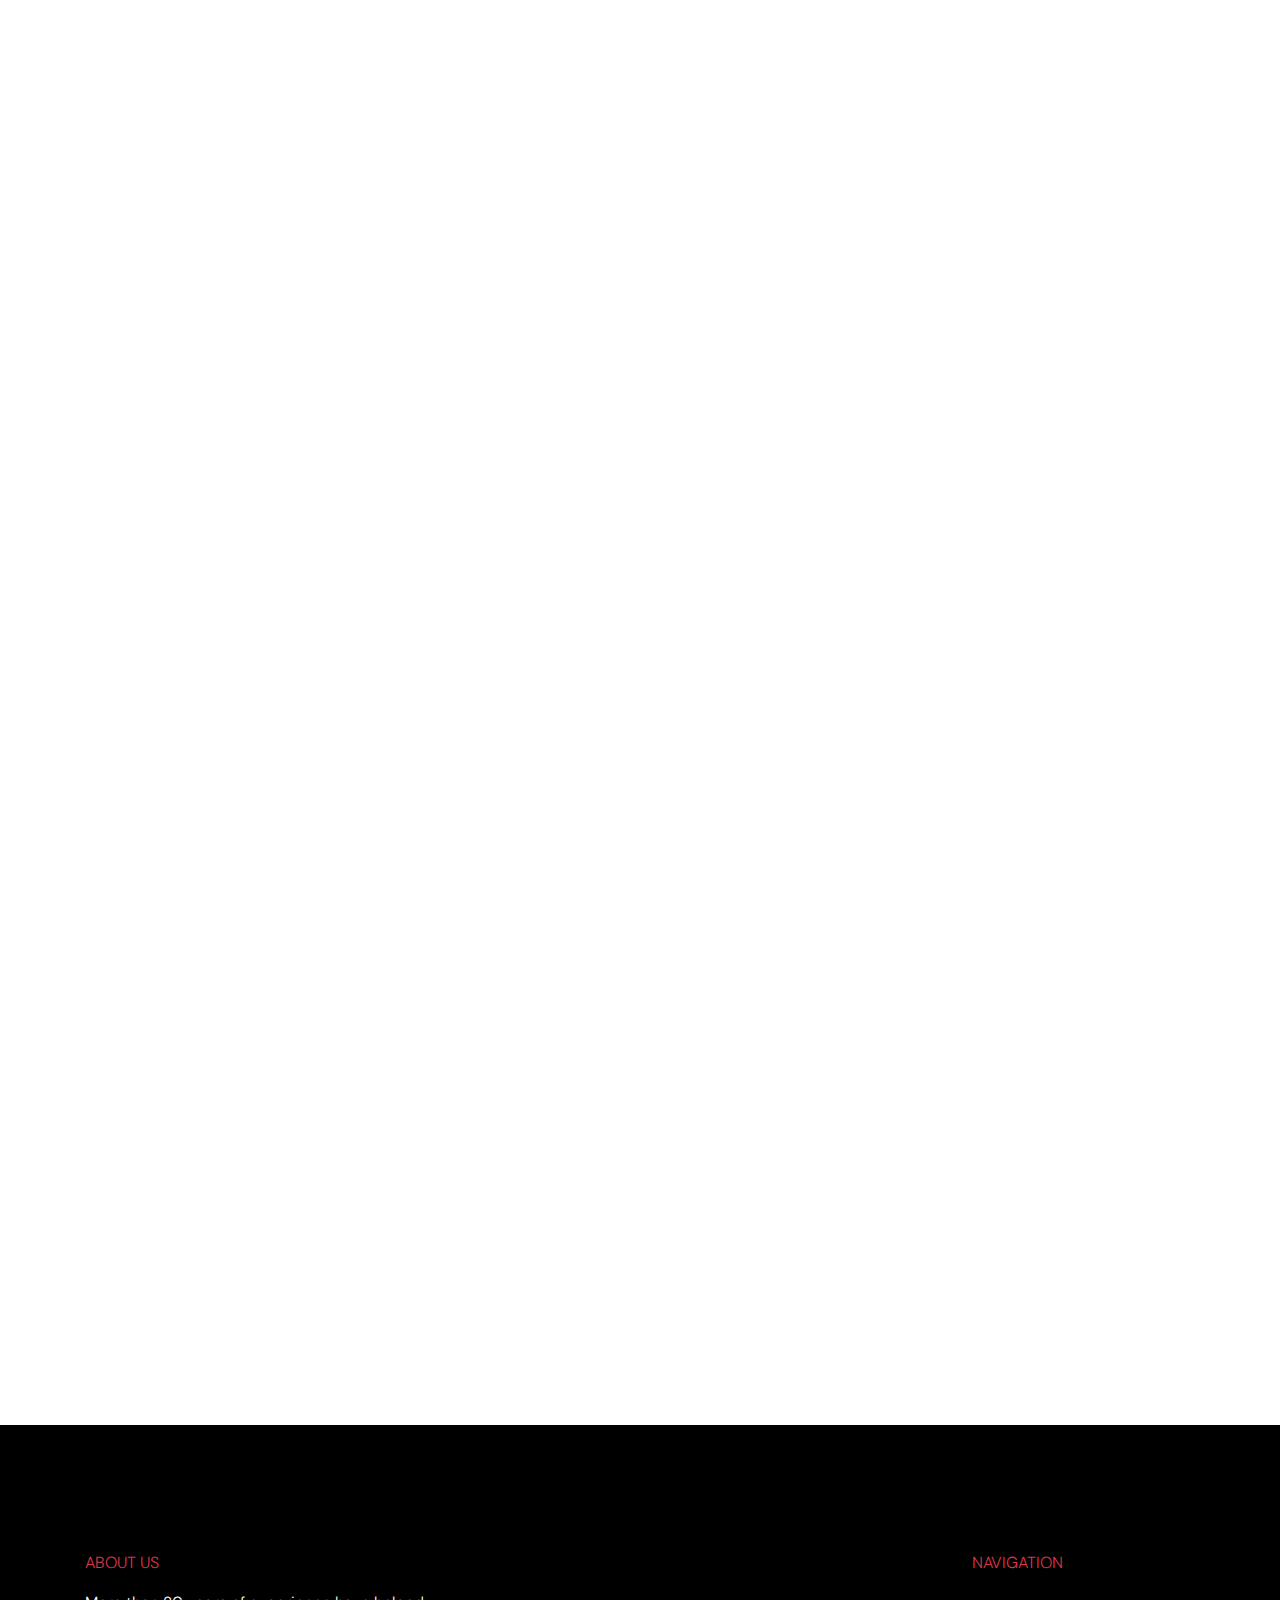
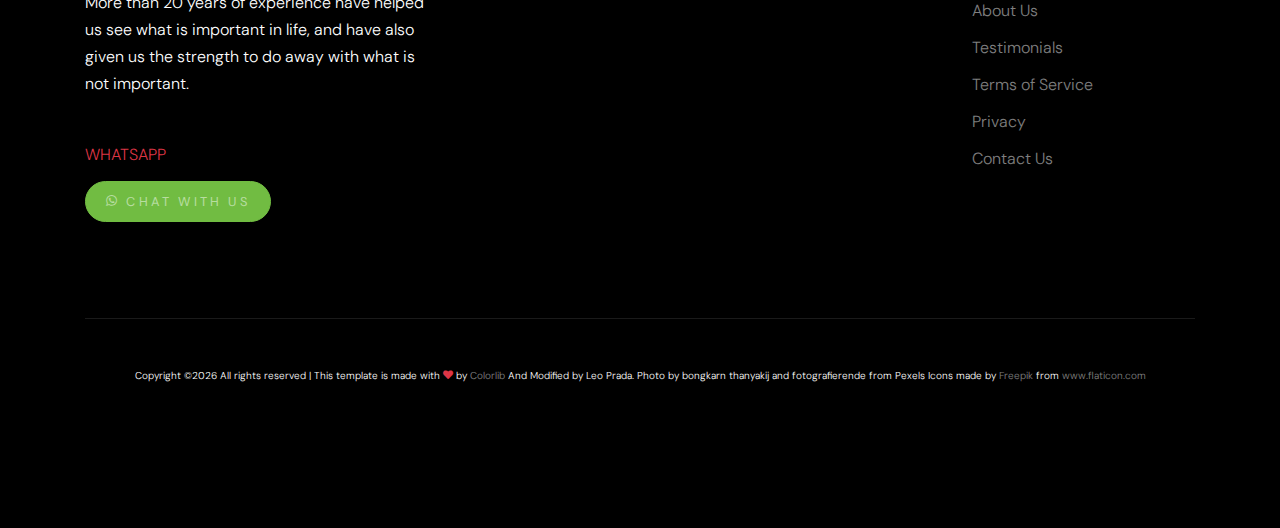
==== commit 21bf680d: "edits from Mariann Makrai" ====
--- a/index.html
+++ b/index.html
@@ -8,6 +8,14 @@
 	<link rel='icon' href='images/favicon.png' type='image/x-icon'/ >
     <link href="https://fonts.googleapis.com/css?family=DM+Sans:300,400,700&display=swap" rel="stylesheet">
 	<!-- Global site tag (gtag.js) - Google Analytics -->
+<!-- Google Tag Manager -->
+<script>(function(w,d,s,l,i){w[l]=w[l]||[];w[l].push({'gtm.start':
+new Date().getTime(),event:'gtm.js'});var f=d.getElementsByTagName(s)[0],
+j=d.createElement(s),dl=l!='dataLayer'?'&l='+l:'';j.async=true;j.src=
+'https://www.googletagmanager.com/gtm.js?id='+i+dl;f.parentNode.insertBefore(j,f);
+})(window,document,'script','dataLayer','GTM-MH6CV4D');</script>
+<!-- End Google Tag Manager -->
+
 <script async src="https://www.googletagmanager.com/gtag/js?id=G-FTTPVM9ZW7"></script>
 <script>
   window.dataLayer = window.dataLayer || [];
@@ -37,6 +45,10 @@
   </head>
 
   <body data-spy="scroll" data-target=".site-navbar-target" data-offset="300">
+  <!-- Google Tag Manager (noscript) -->
+<noscript><iframe src="https://www.googletagmanager.com/ns.html?id=GTM-MH6CV4D"
+height="0" width="0" style="display:none;visibility:hidden"></iframe></noscript>
+<!-- End Google Tag Manager (noscript) -->
 
     
     <div class="site-wrap" id="home-section">
@@ -115,8 +127,8 @@
           <div class="row align-items-center ">
             <div class="col-md-5 mt-5 pt-5">
 			<h1 class="mb-3">Need help?</h1>
-              <p>We can help you with the translation, localization, QA, and project management for multilingual applications in English, Spanish and Croatian.</p>
-              <p class="mt-5"><a href="#services" class="btn btn-primary">See here some of the services we've provided in the past</a></p>
+              <p>We can help you with translation, localization, QA, and project management for multilingual applications in English, Spanish and Croatian.</p>
+              <p class="mt-5"><a href="#services" class="btn btn-primary">Some of the services we've provided in the past</a></p>
             </div>
             <div class="col-md-5 ml-auto">
               <div class="white-dots">
@@ -180,8 +192,8 @@
       <div class="container">
         <div class="row">
           <div class="col-md-5">
-            <h2 class="h5 mb-4">Your digital partner starts here.</h2>
-            <p>We are very happy that you have come visit our website, we get very excited when we start a new project and think about all the posibilities!</p>
+            <h2 class="h5 mb-4">Your digital partnership starts here.</h2>
+            <p>We are very happy about your visit, we get very excited when we start a new project and think about all the posibilities!</p>
 
             <div class="d-flex align-items-center">
               <span class="sign mr-4">
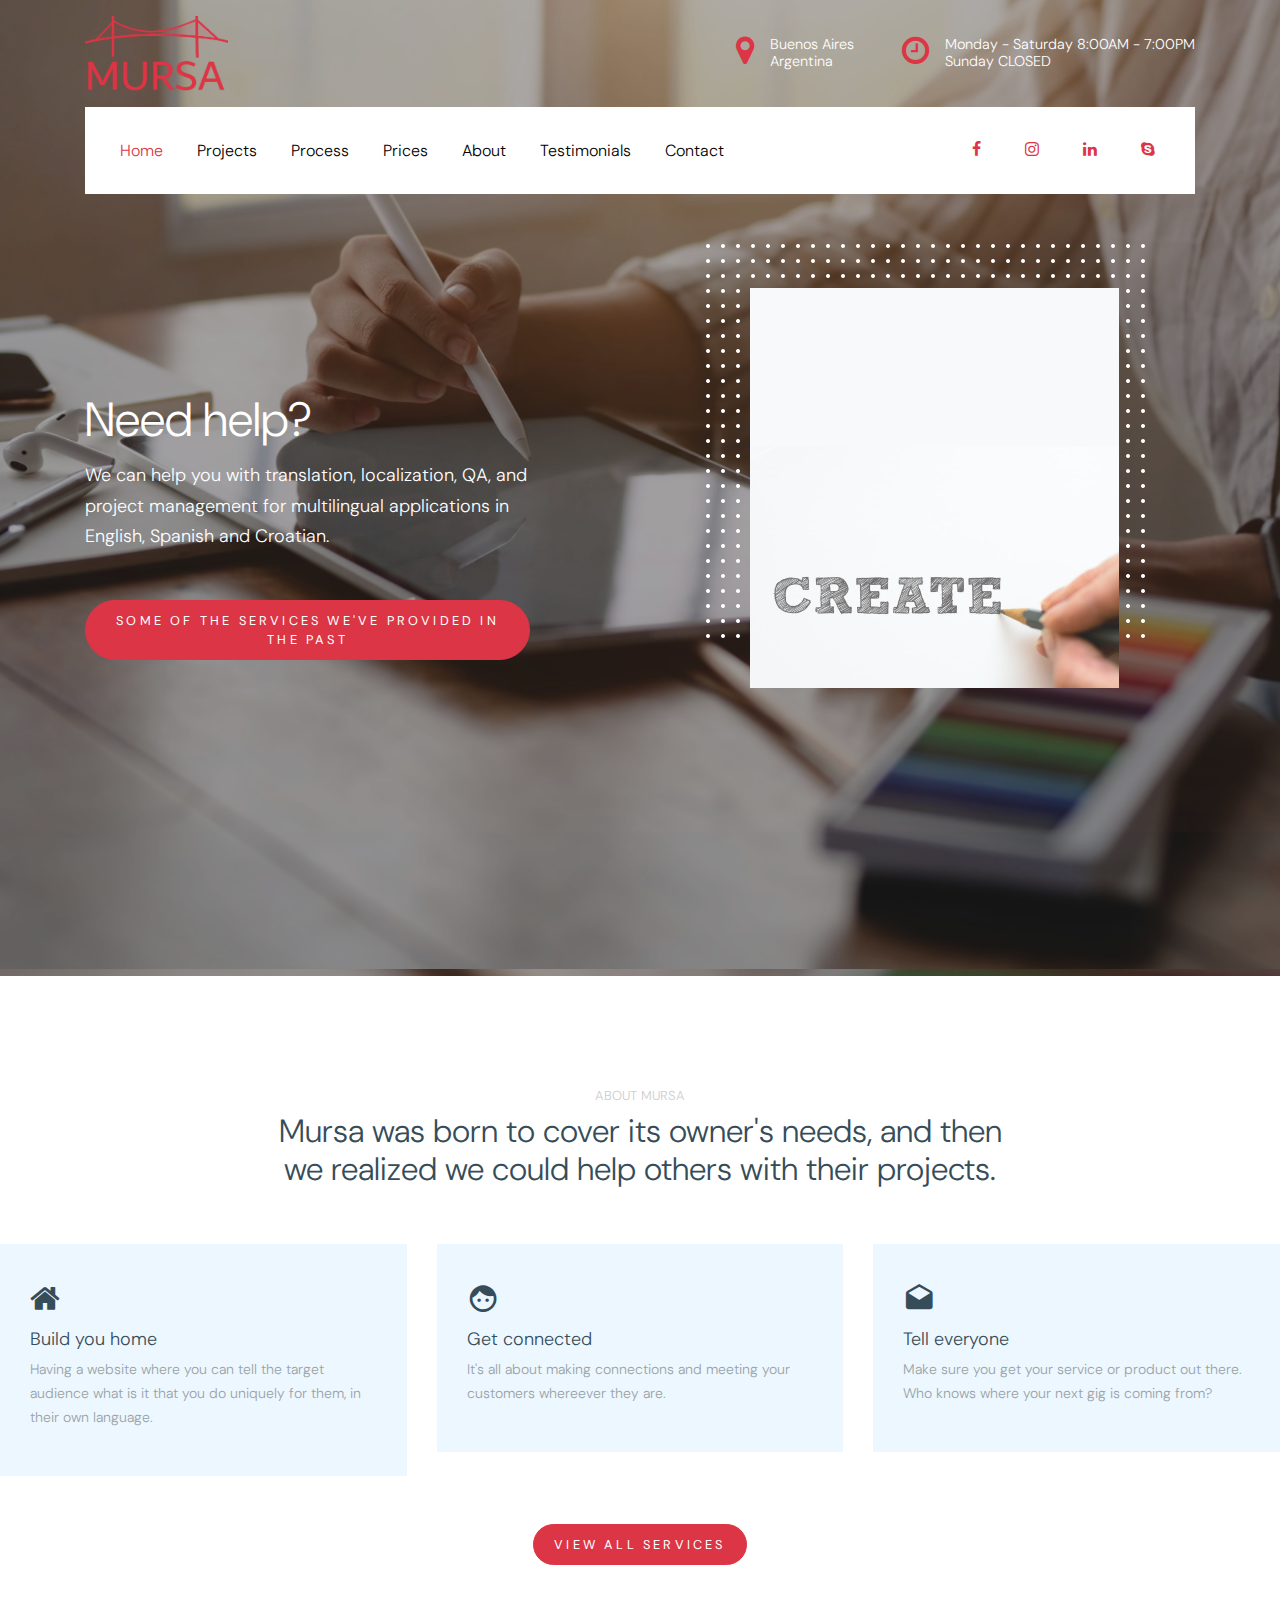
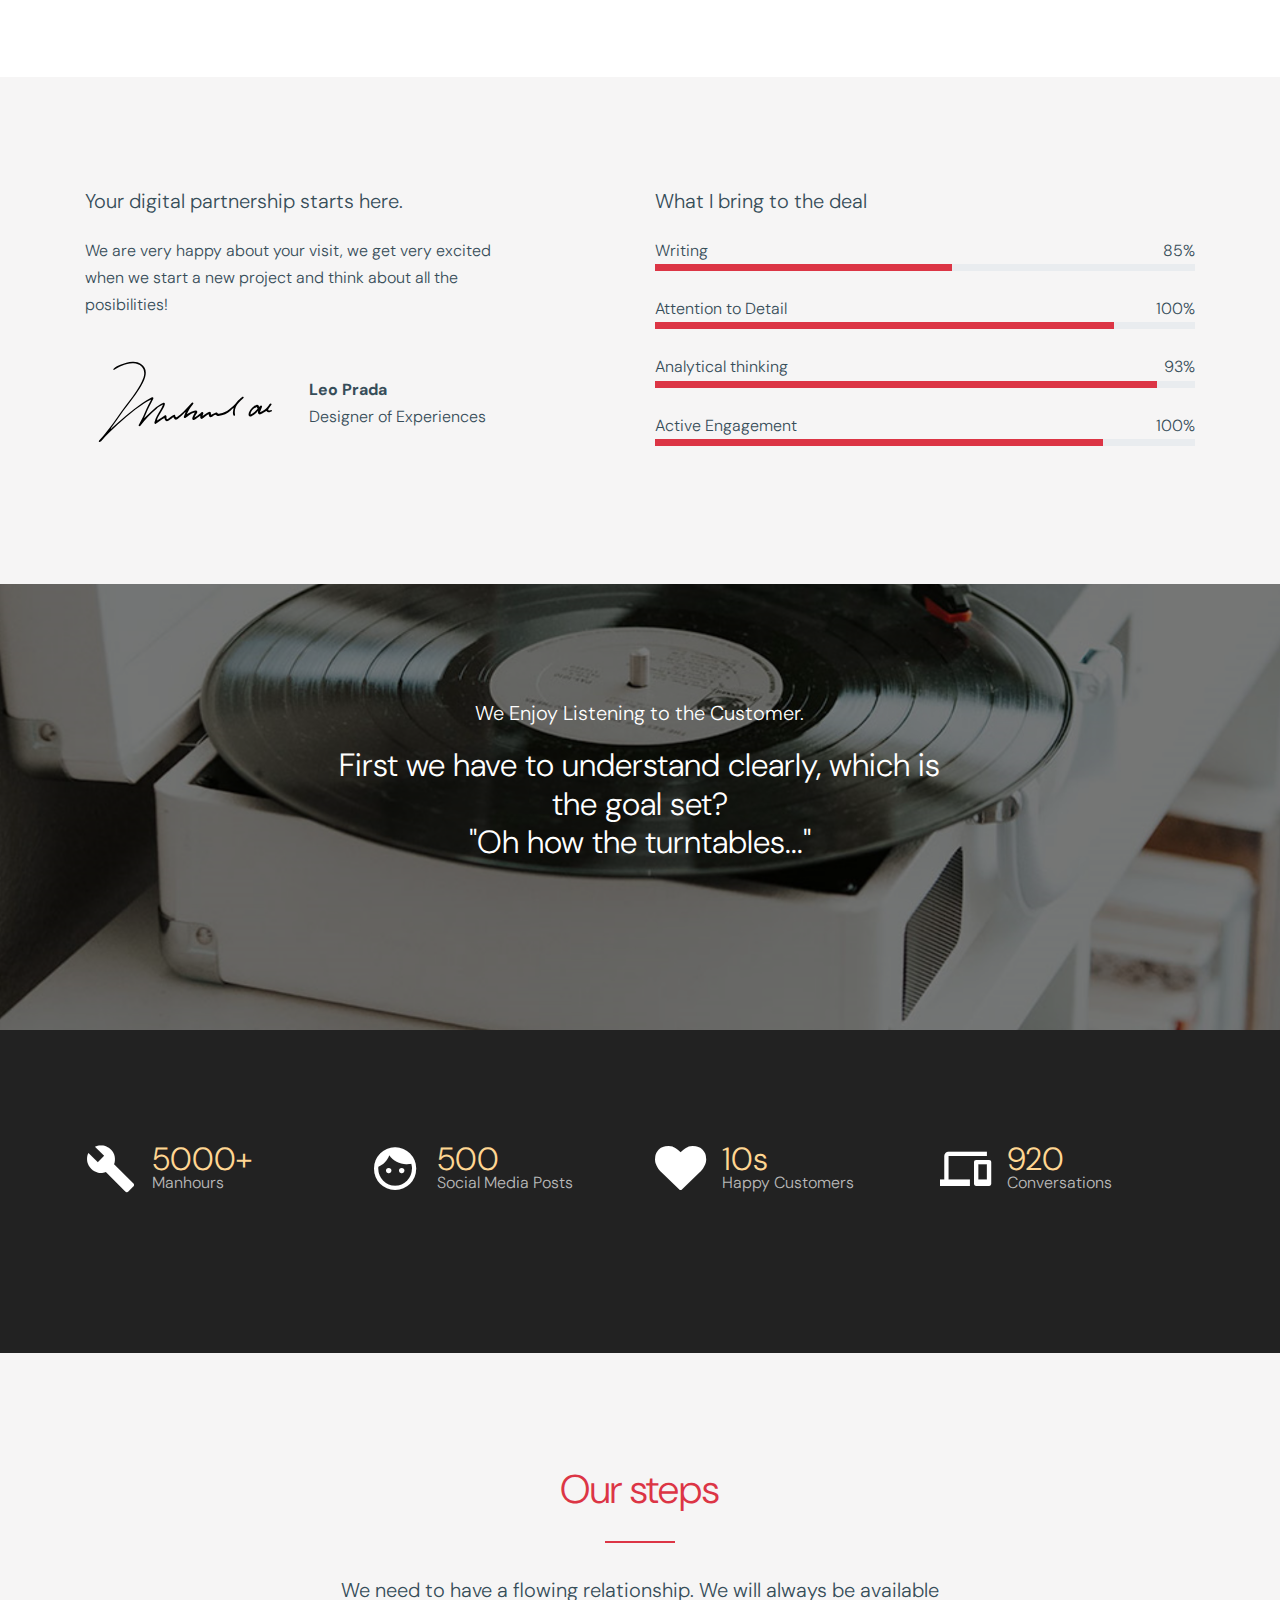
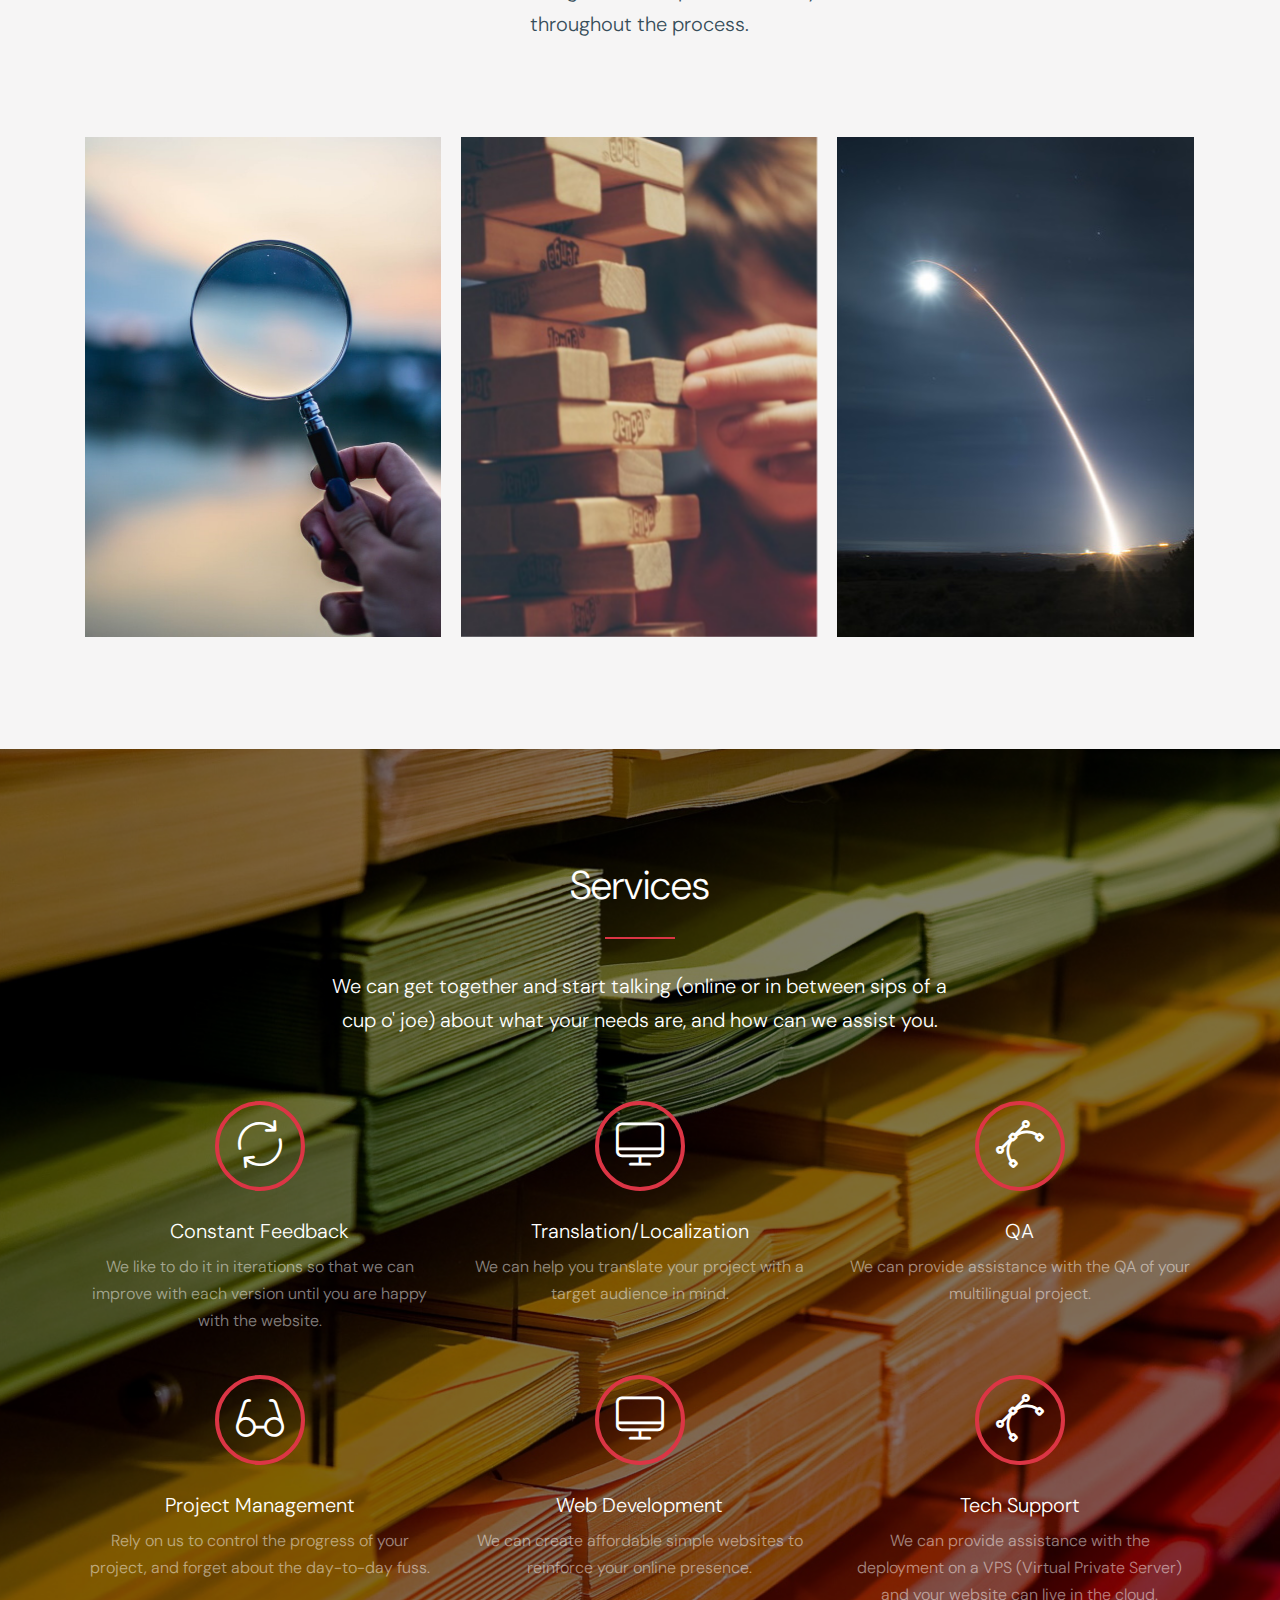
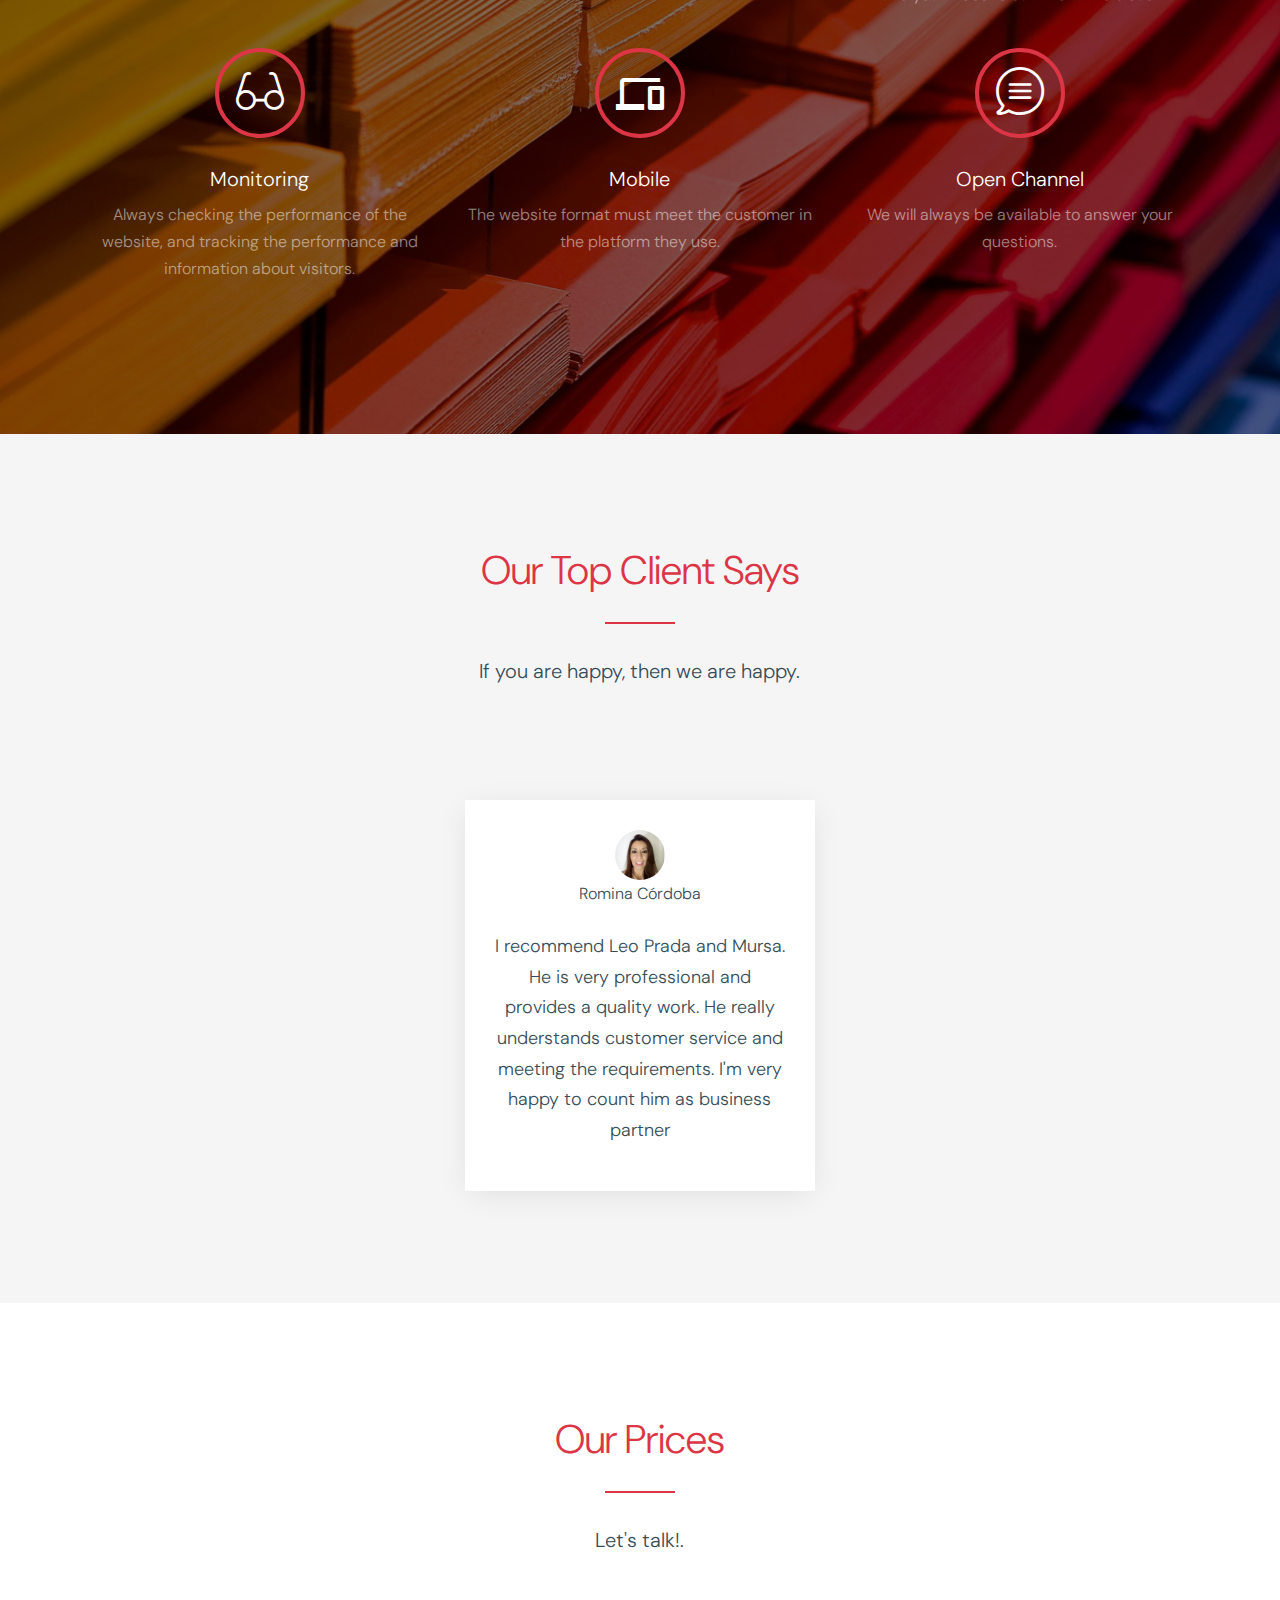
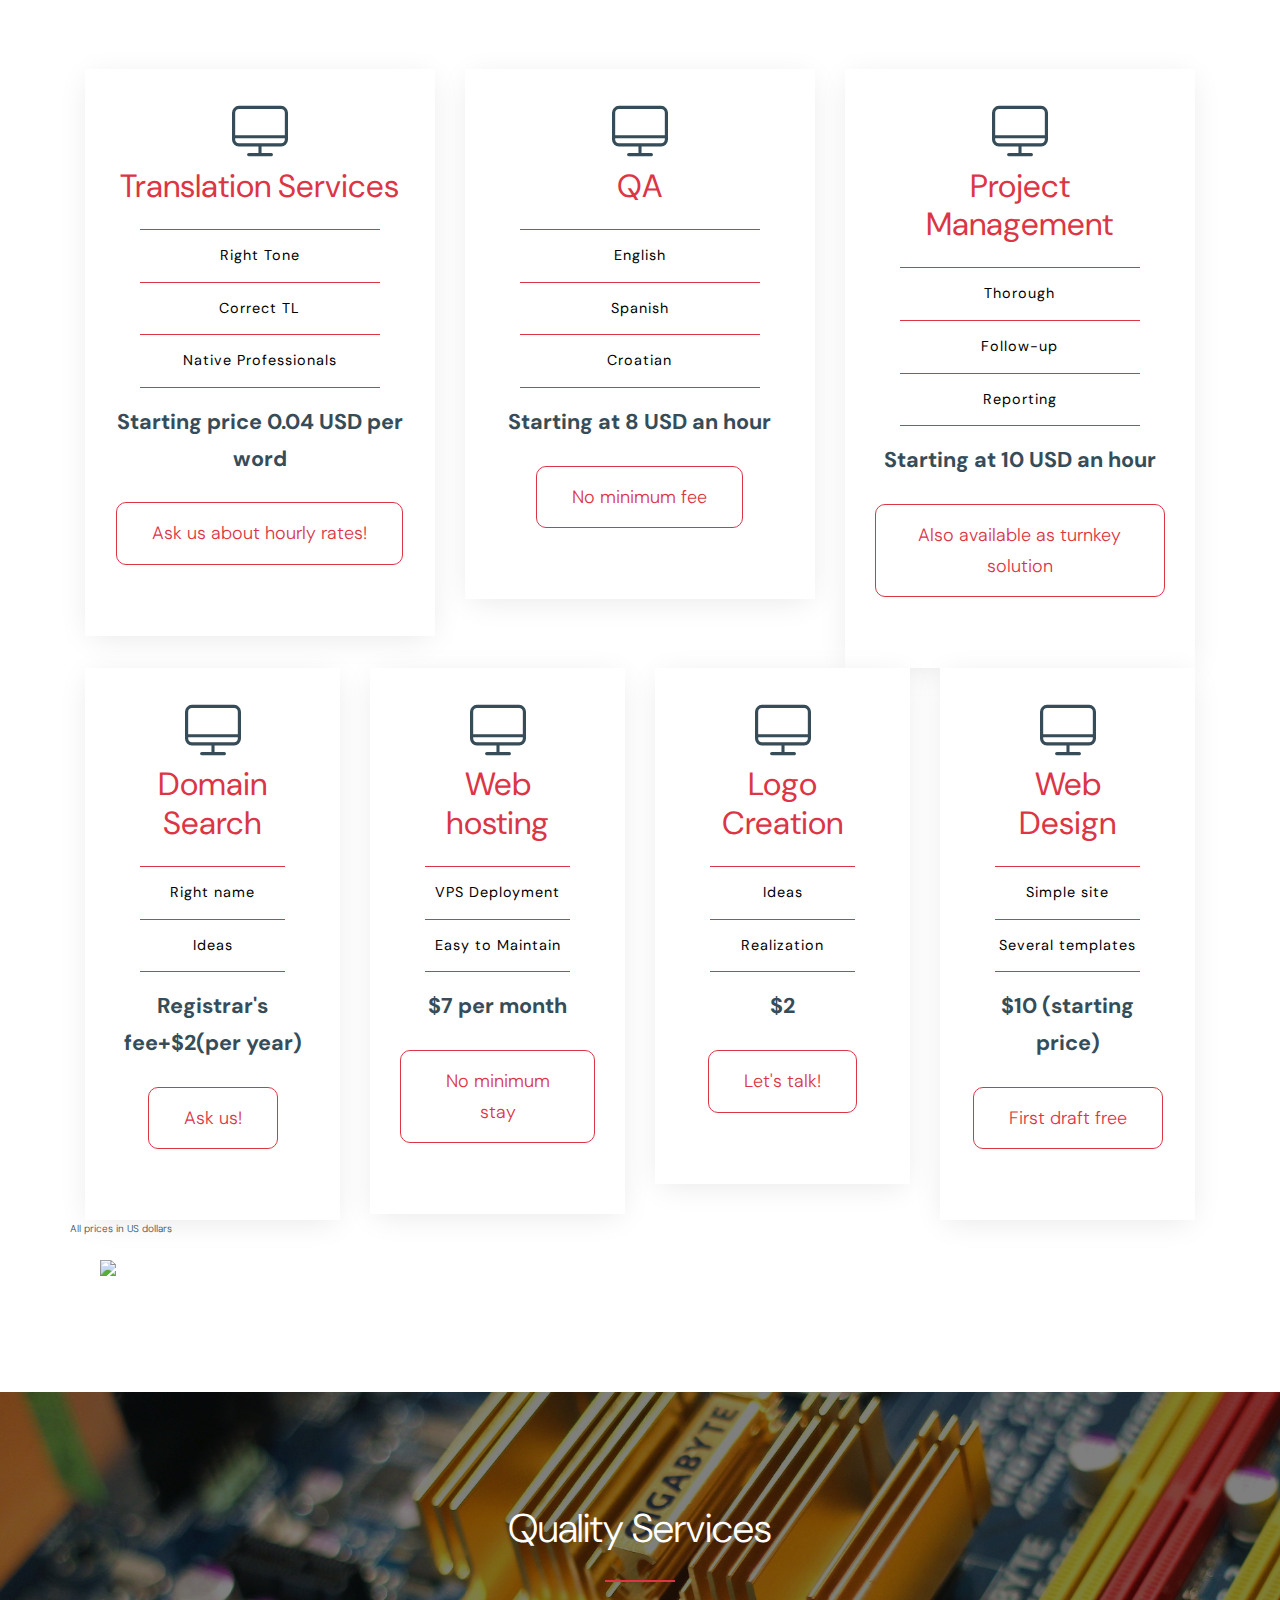
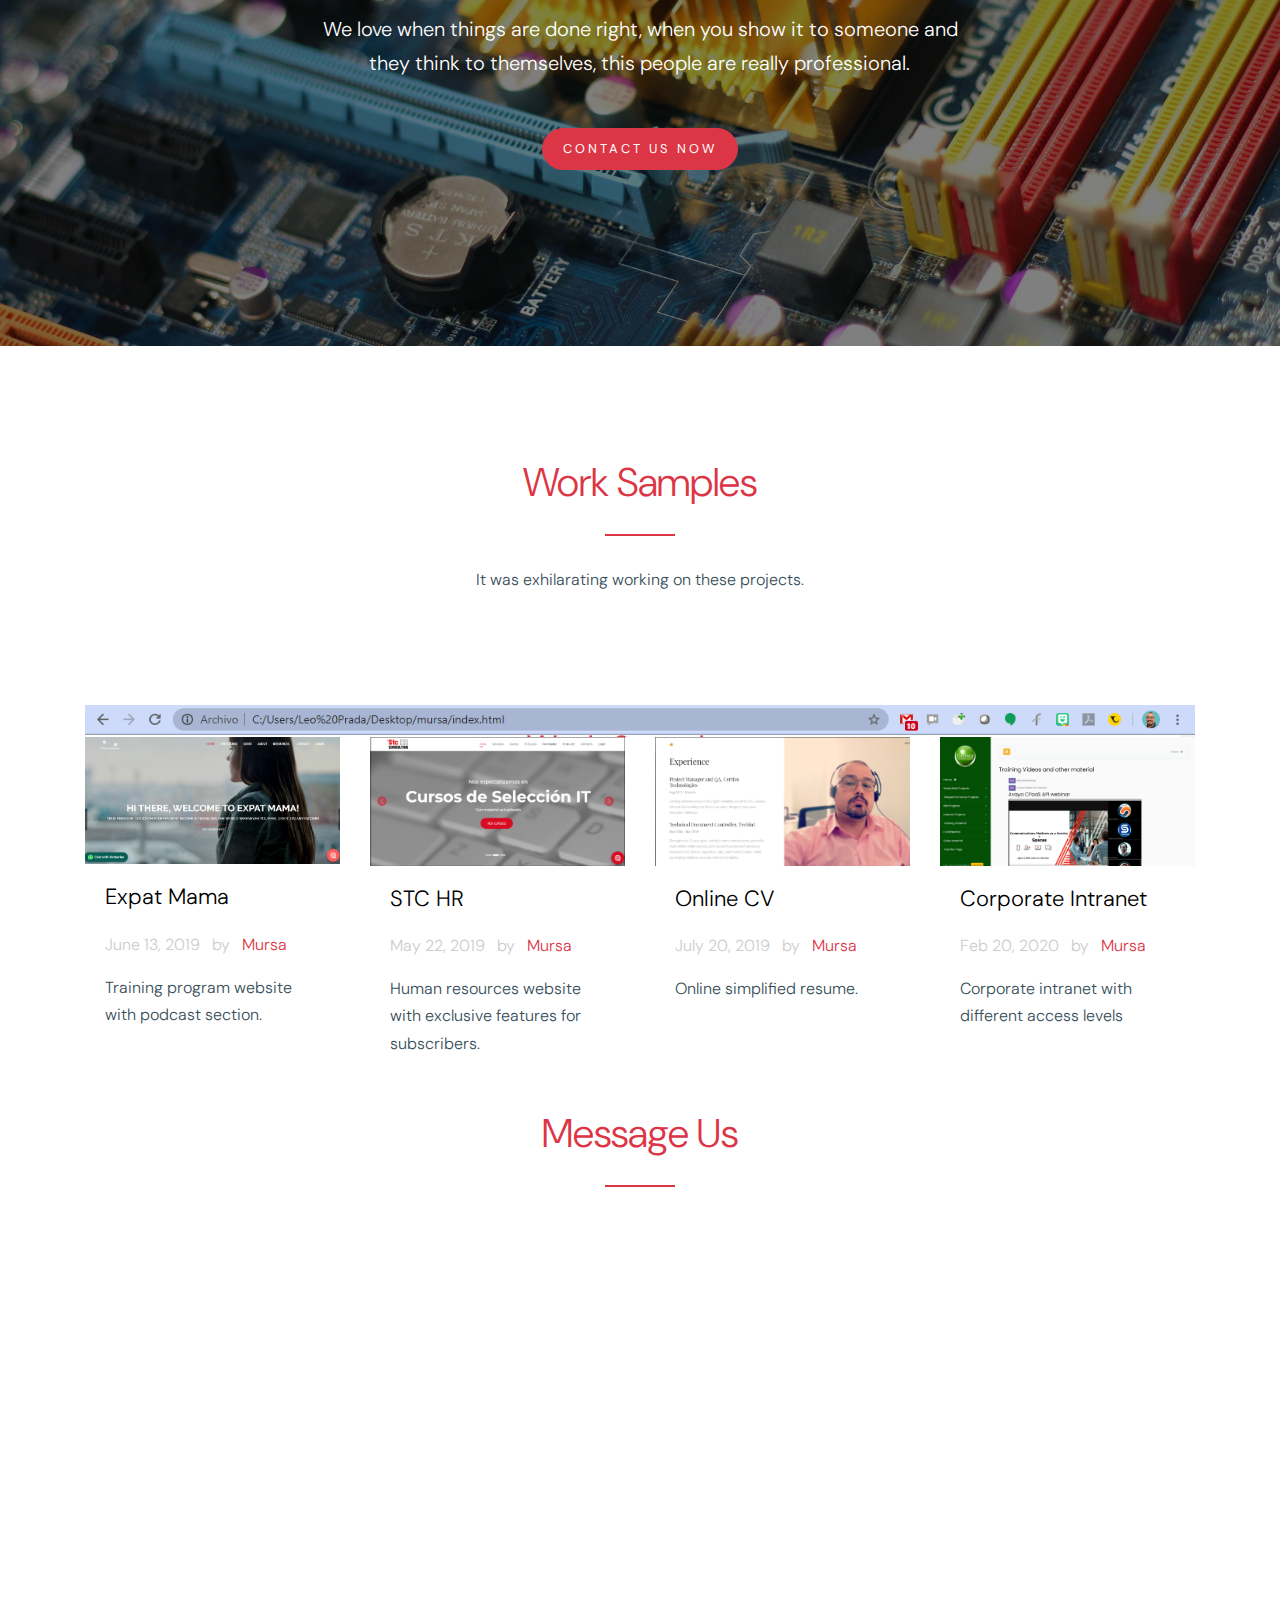
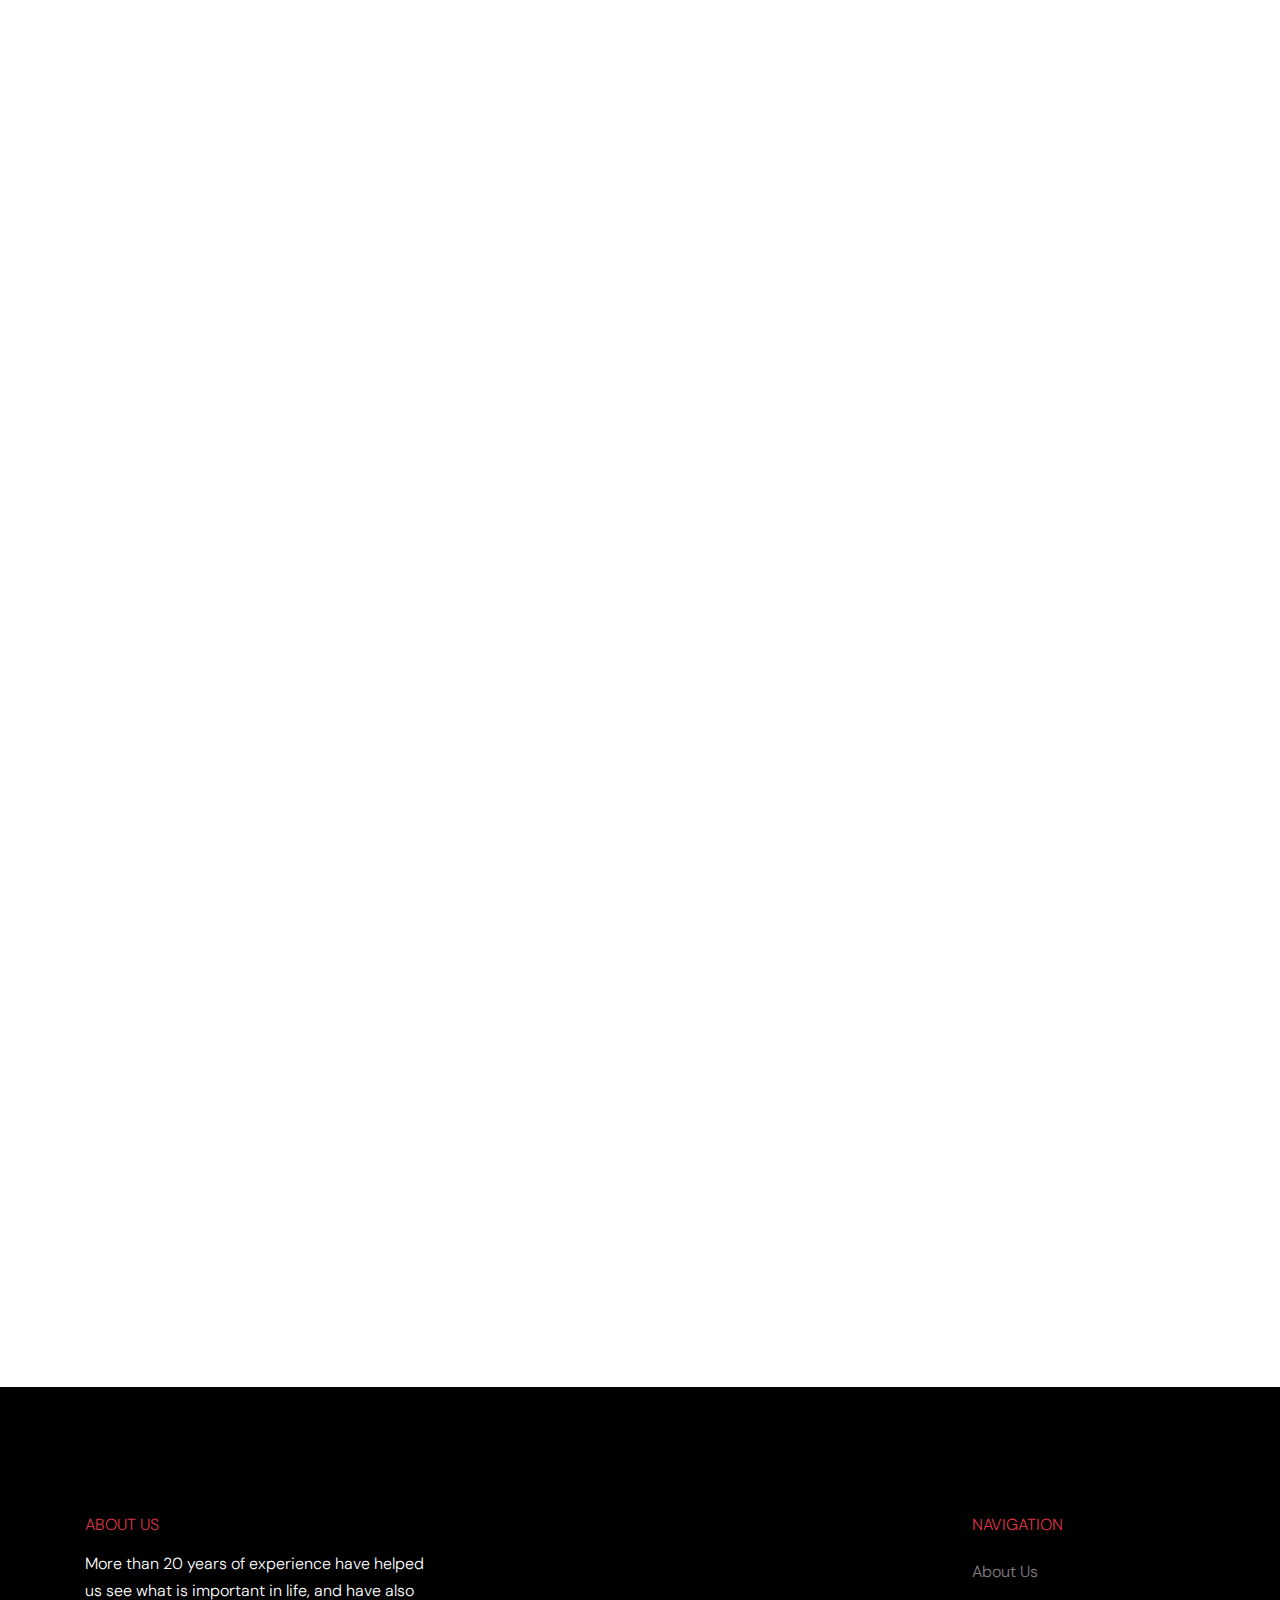
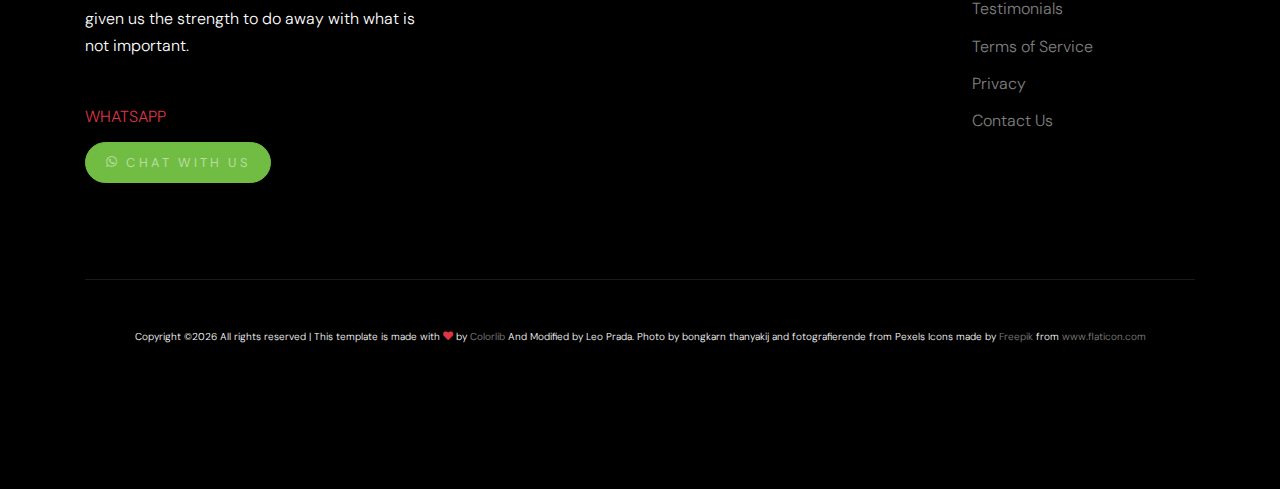
==== commit ed4748b2: "edits from Mariann Makrai" ====
--- a/index.html
+++ b/index.html
@@ -145,7 +145,7 @@
         <div class="row justify-content-center text-center">
           <div class="col-md-7 mb-5">
             <h5 class="subtitle">About Mursa</h5>
-            <h2>Mursa was born to cover the owner's needs, and then we realized we could help others with their projects.</h2>
+            <h2>Mursa was born to cover its owner's needs, and then we realized we could help others with their projects.</h2>
           </div>
         </div>
         <div class="row">
@@ -155,7 +155,7 @@
                 <span class="icon-home"></span>
               </span>
               <h3>Build you home</h3>
-              <p>Having a place where you can tell the target audience what is it that you do uniquely in their own language.</p>
+              <p>Having a website where you can tell the target audience what is it that you do uniquely for them, in their own language.</p>
             </div>
           </div>
           <div class="col-md-6 col-lg-4 mb-4 mb-lg-0">
@@ -164,7 +164,7 @@
                 <span class="icon-face"></span>
               </span>
               <h3>Get connected</h3>
-              <p>It's all about making connections and meeting the possible customers where they are.</p>
+              <p>It's all about making connections and meeting your customers whereever they are.</p>
             </div>
           </div>
           <div class="col-md-6 col-lg-4 mb-4 mb-lg-0">
@@ -173,7 +173,7 @@
                 <span class="icon-drafts"></span>
               </span>
               <h3>Tell everyone</h3>
-              <p>Make sure you get your service or product know to everyone, who knows where your next gig is coming from!</p>
+              <p>Make sure you get your service or product out there. Who knows where your next gig is coming from?</p>
             </div>
           </div>
         </div>
@@ -220,7 +220,7 @@
 
             <div class="progress-wrap mb-4">
               <div class="d-flex">
-                <span>Attention to Details</span>
+                <span>Attention to Detail</span>
                 <span class="ml-auto">100%</span>
               </div>
               <div class="progress rounded-0" style="height: 7px;">
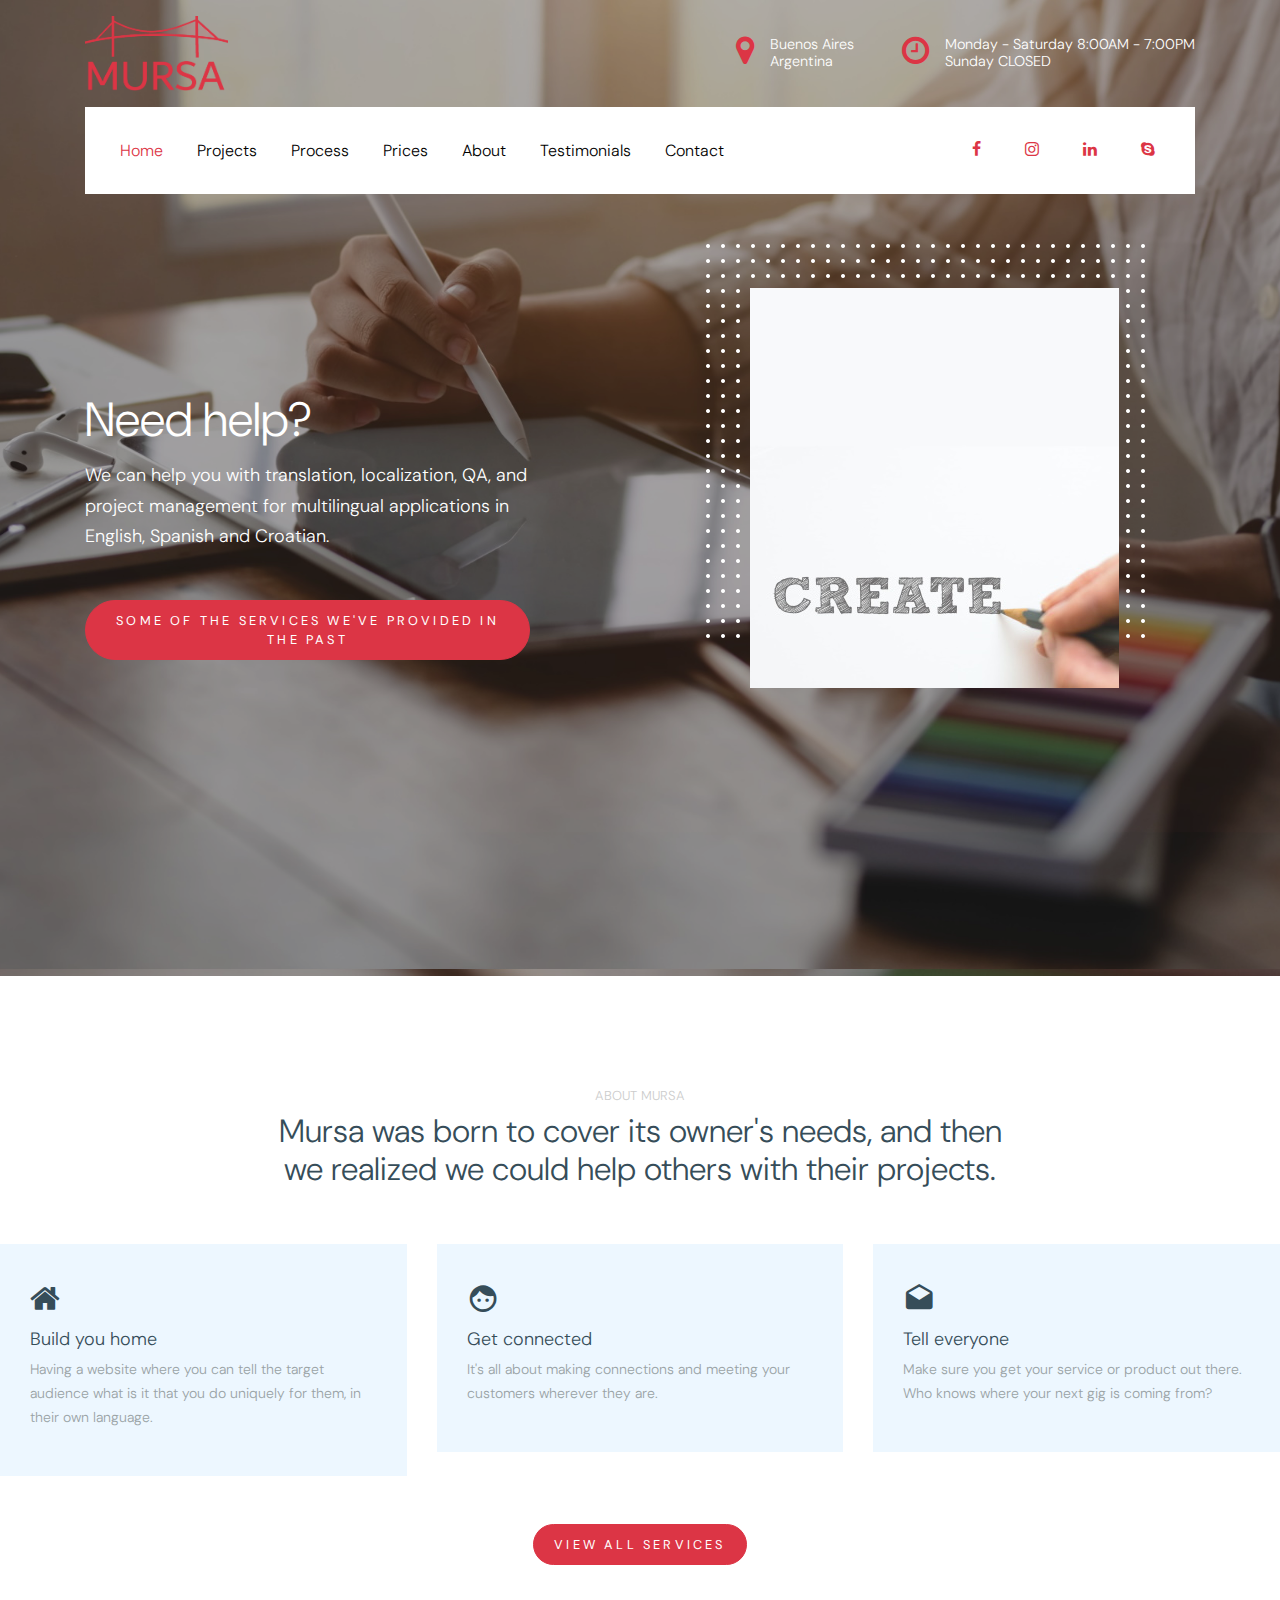
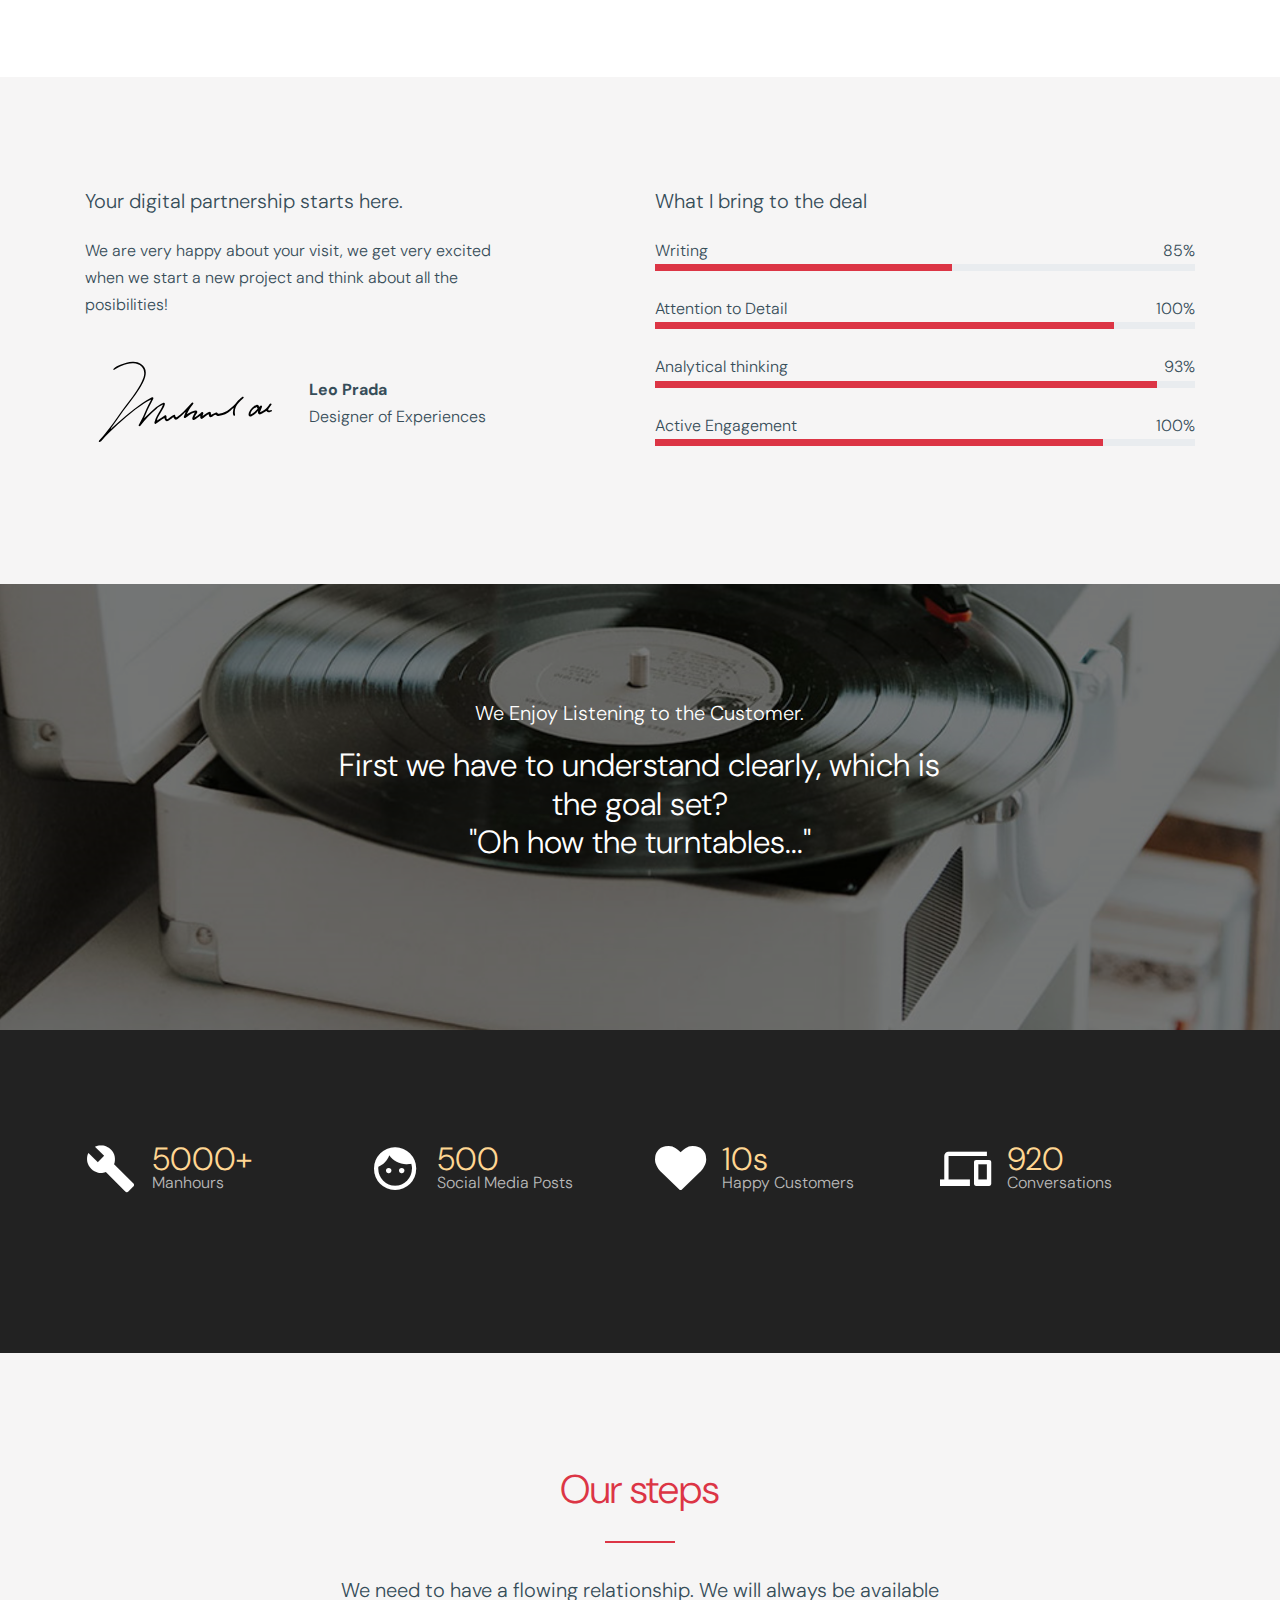
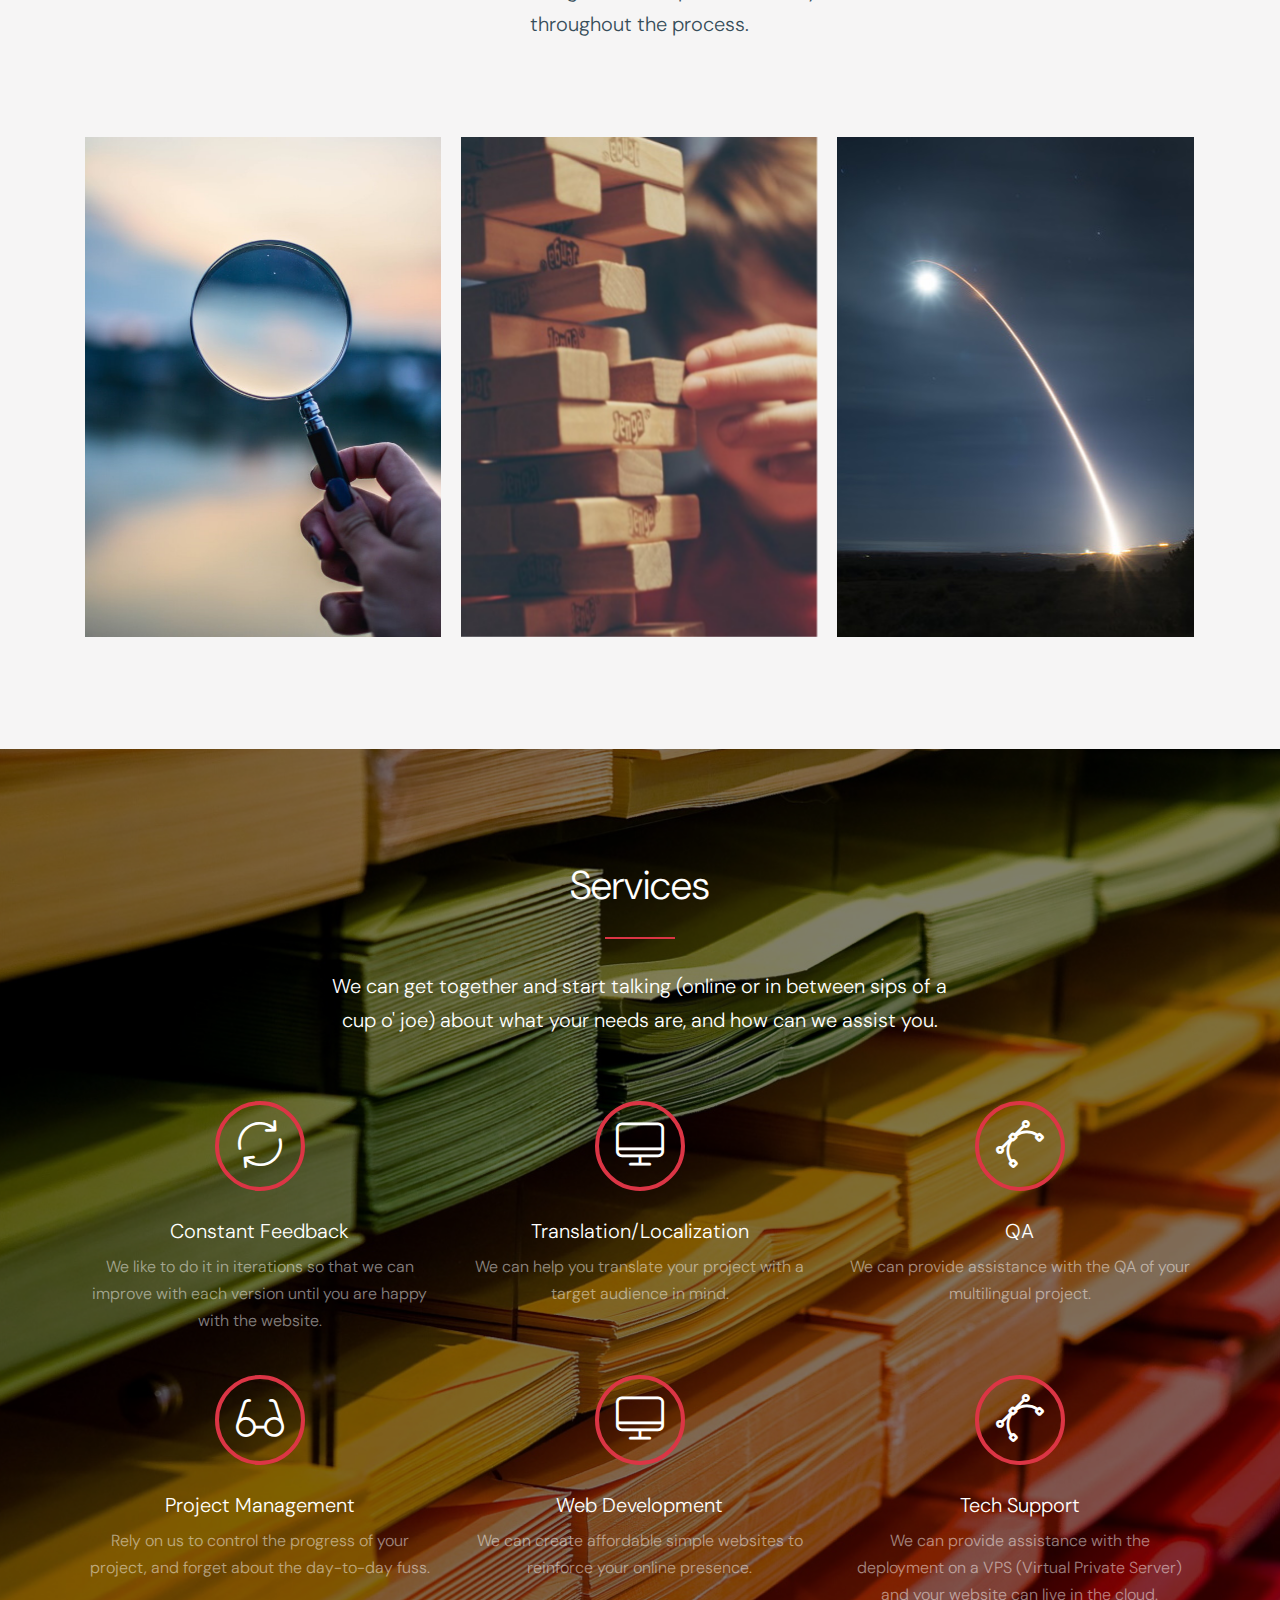
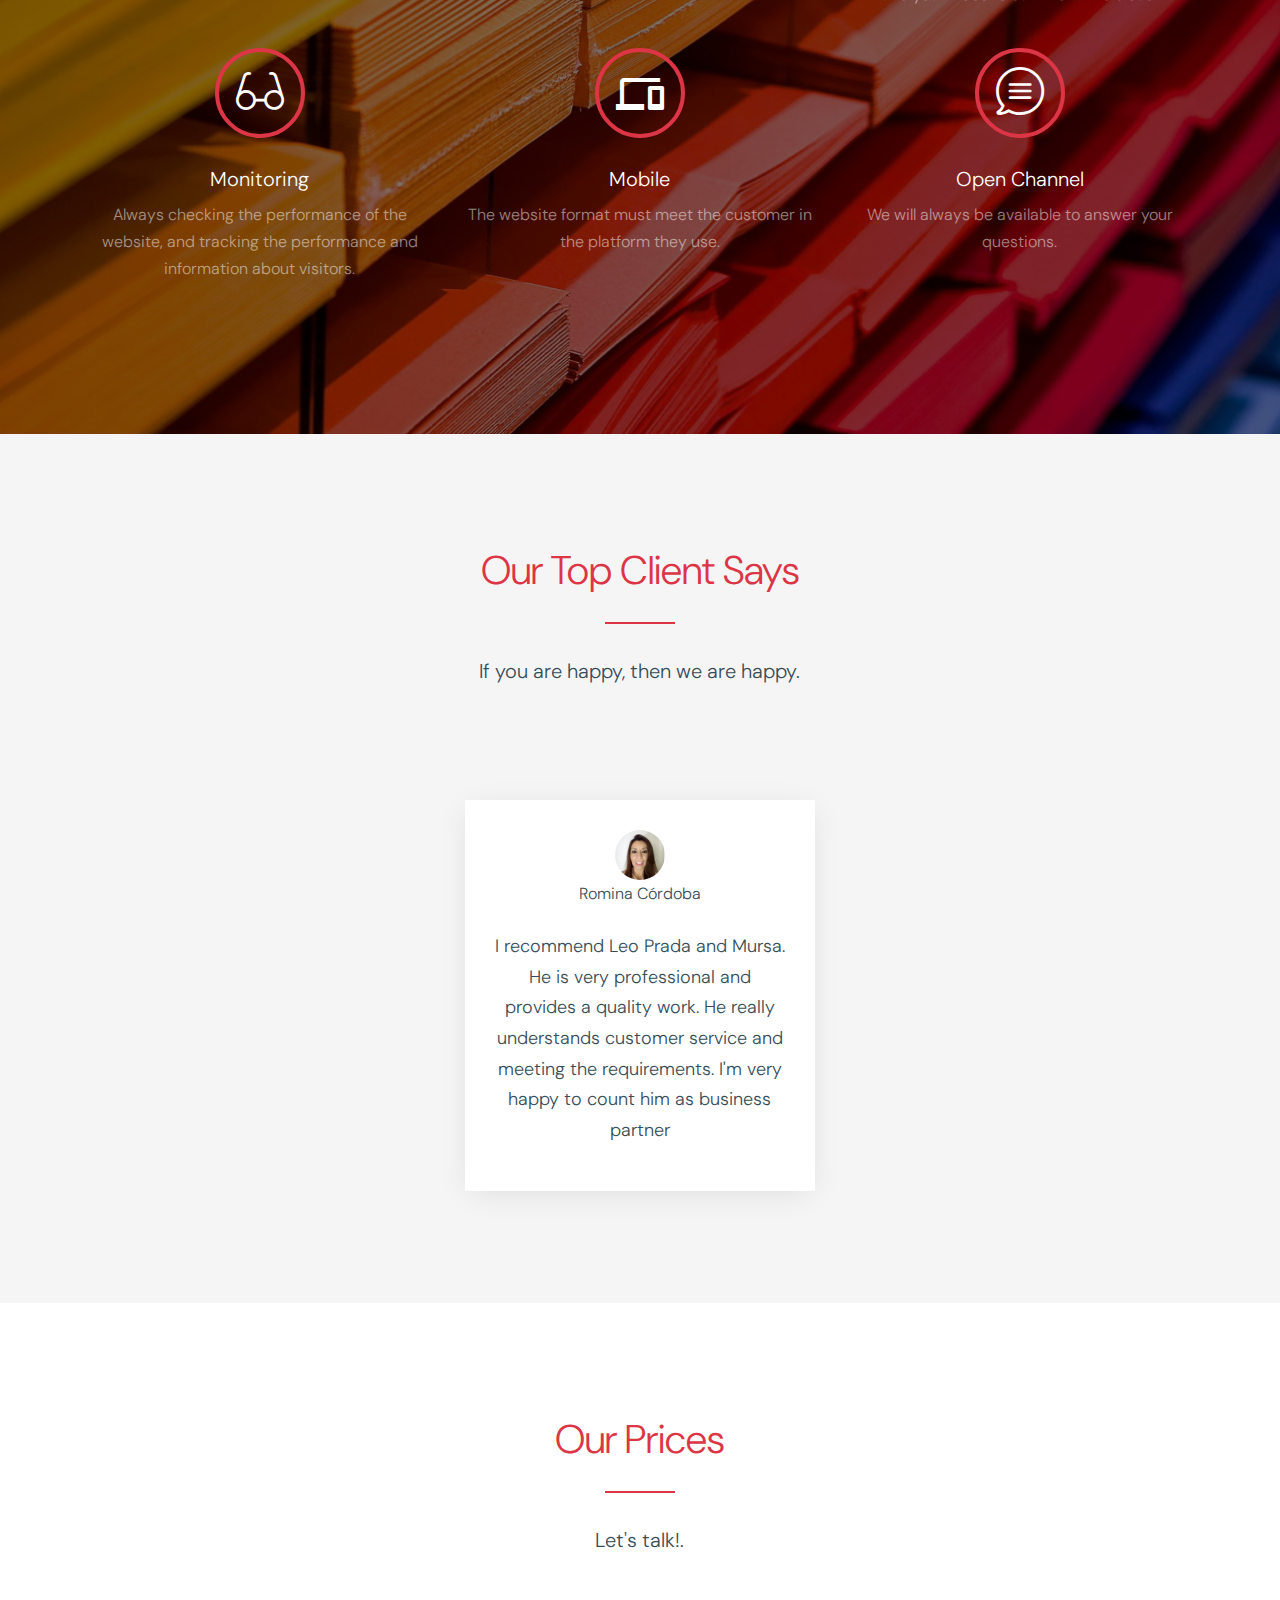
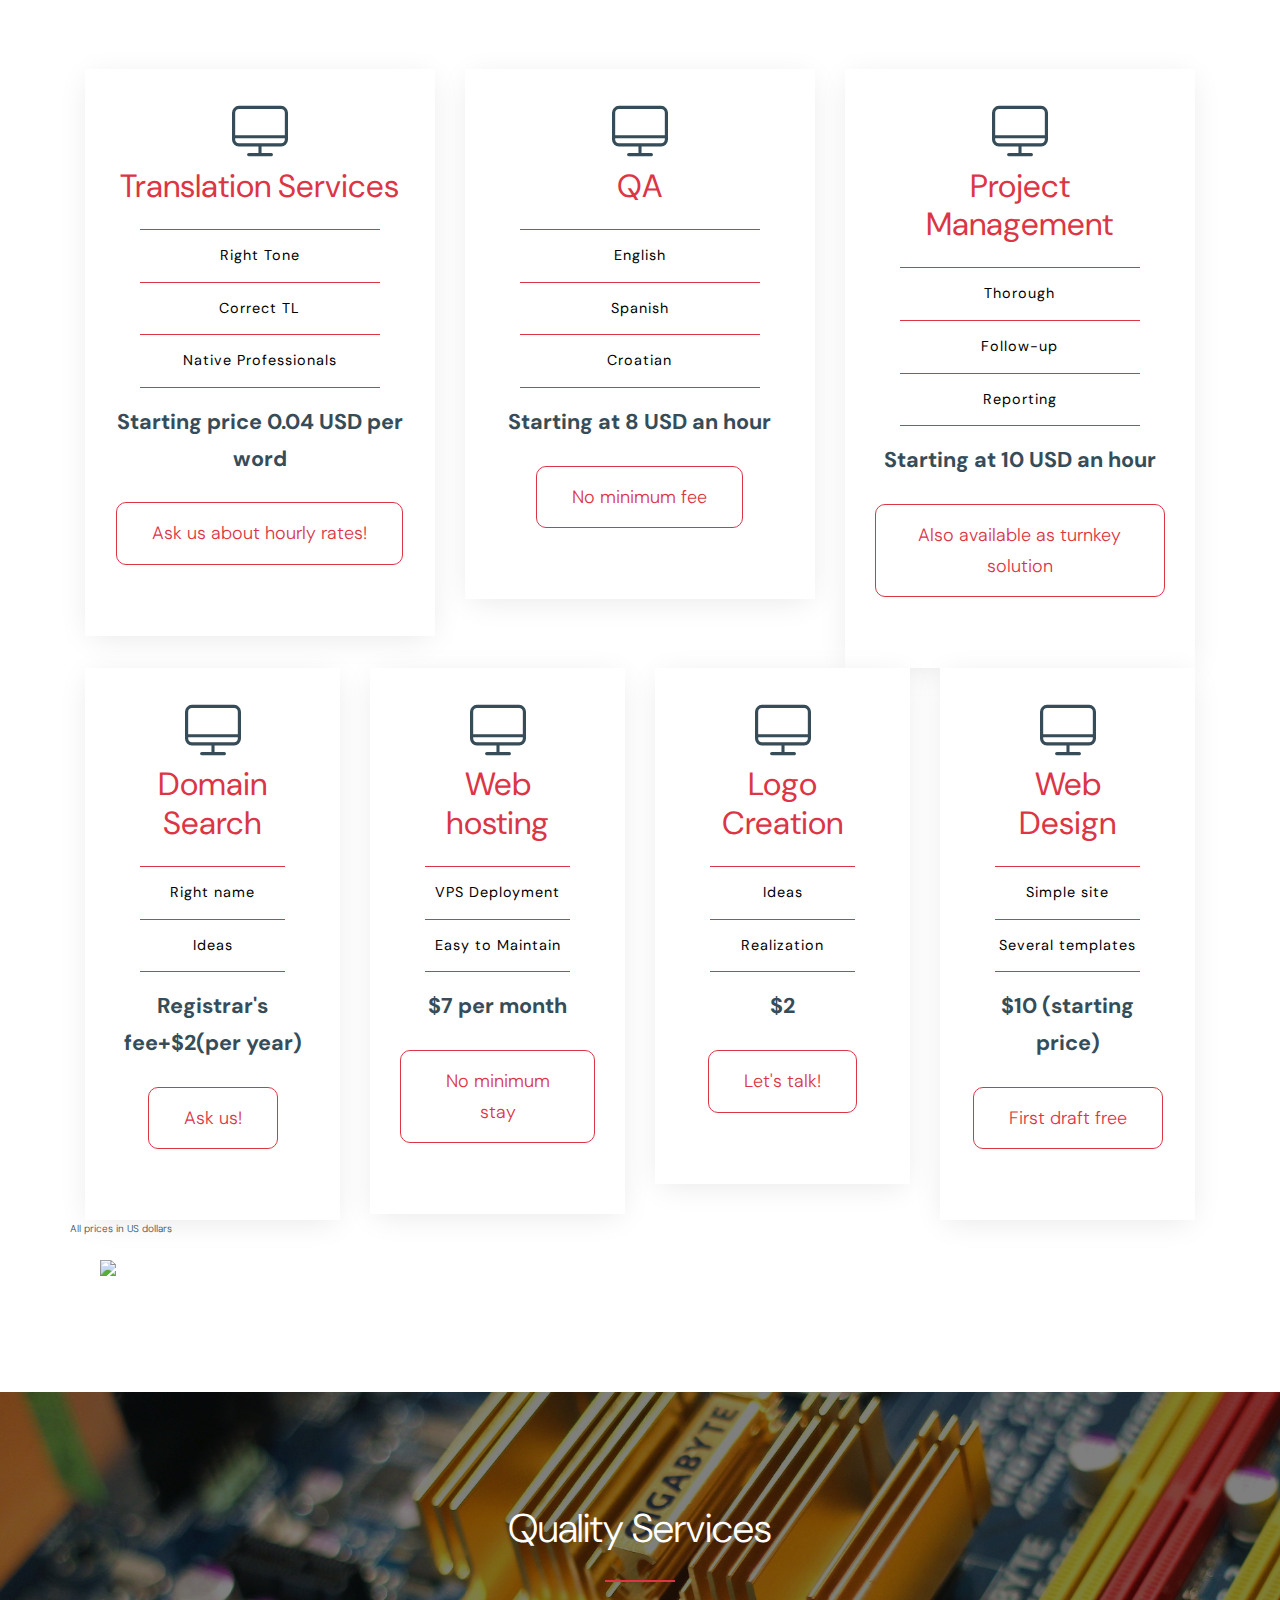
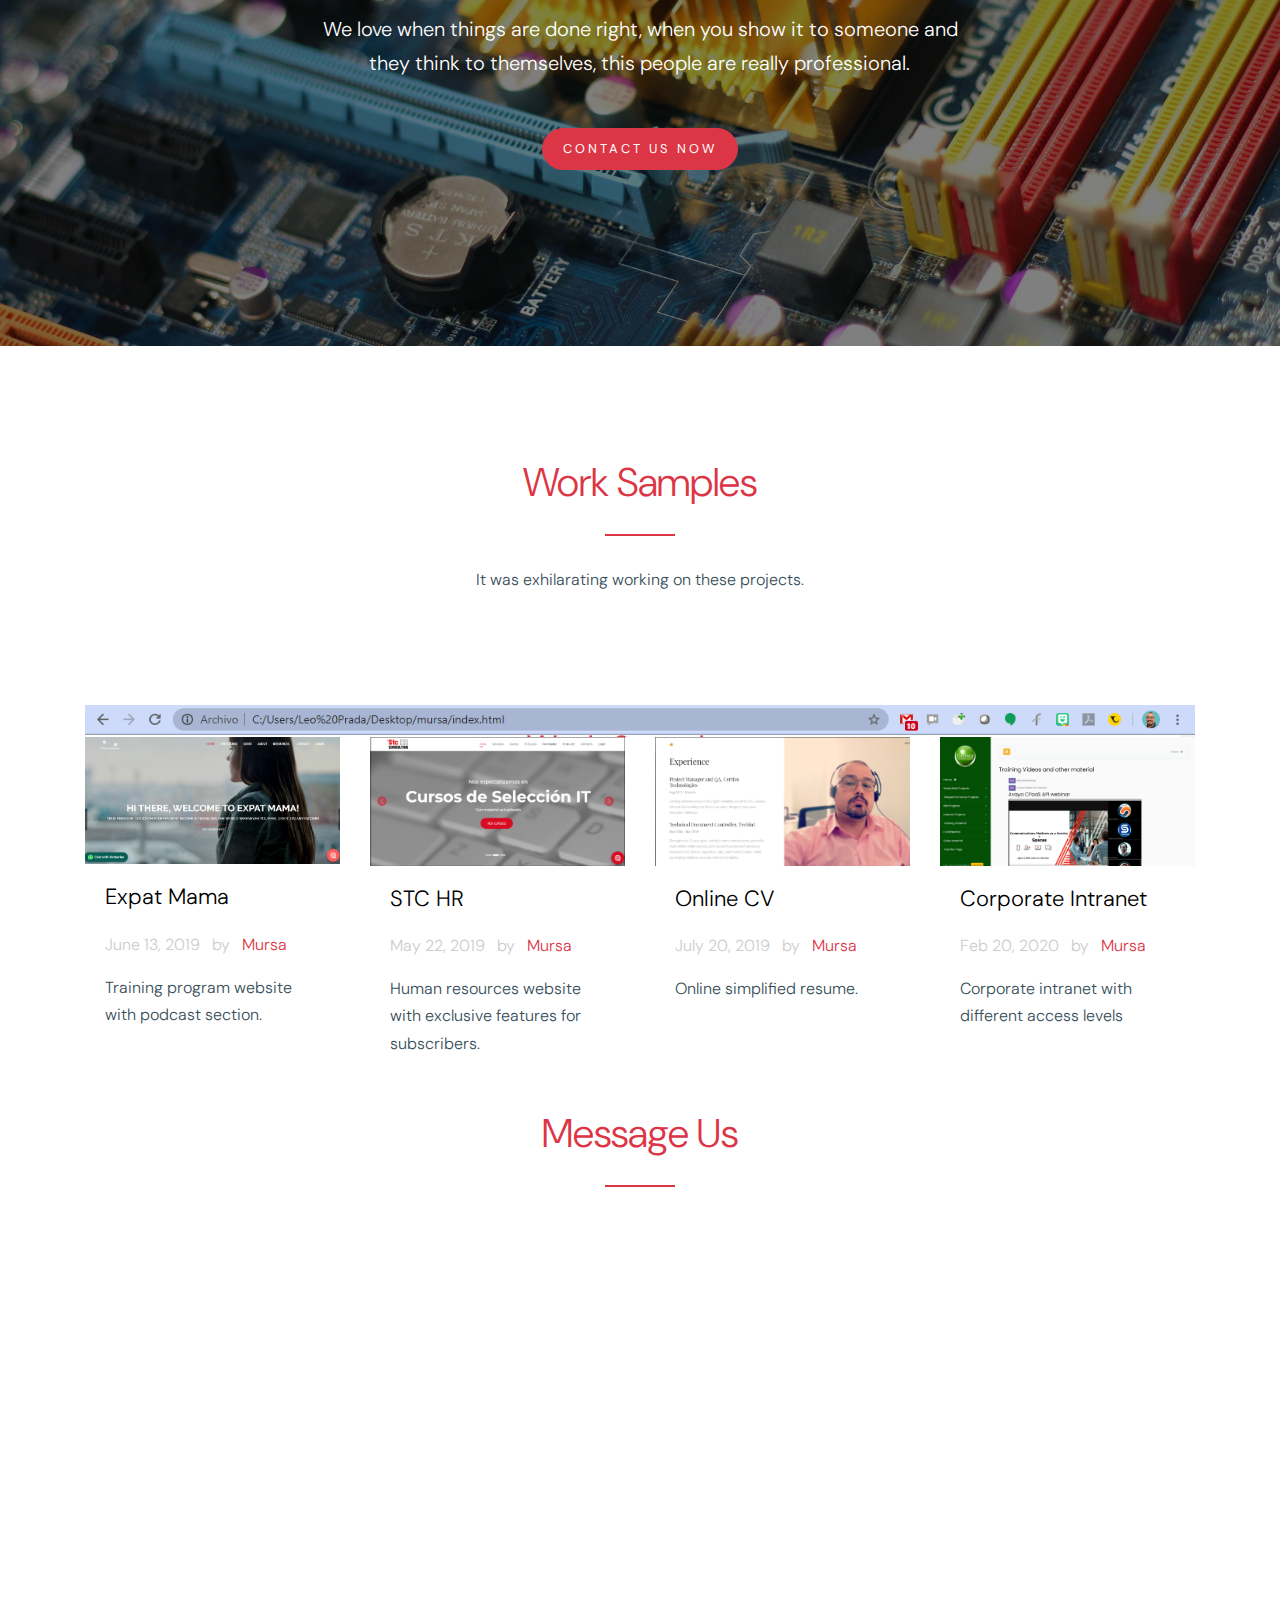
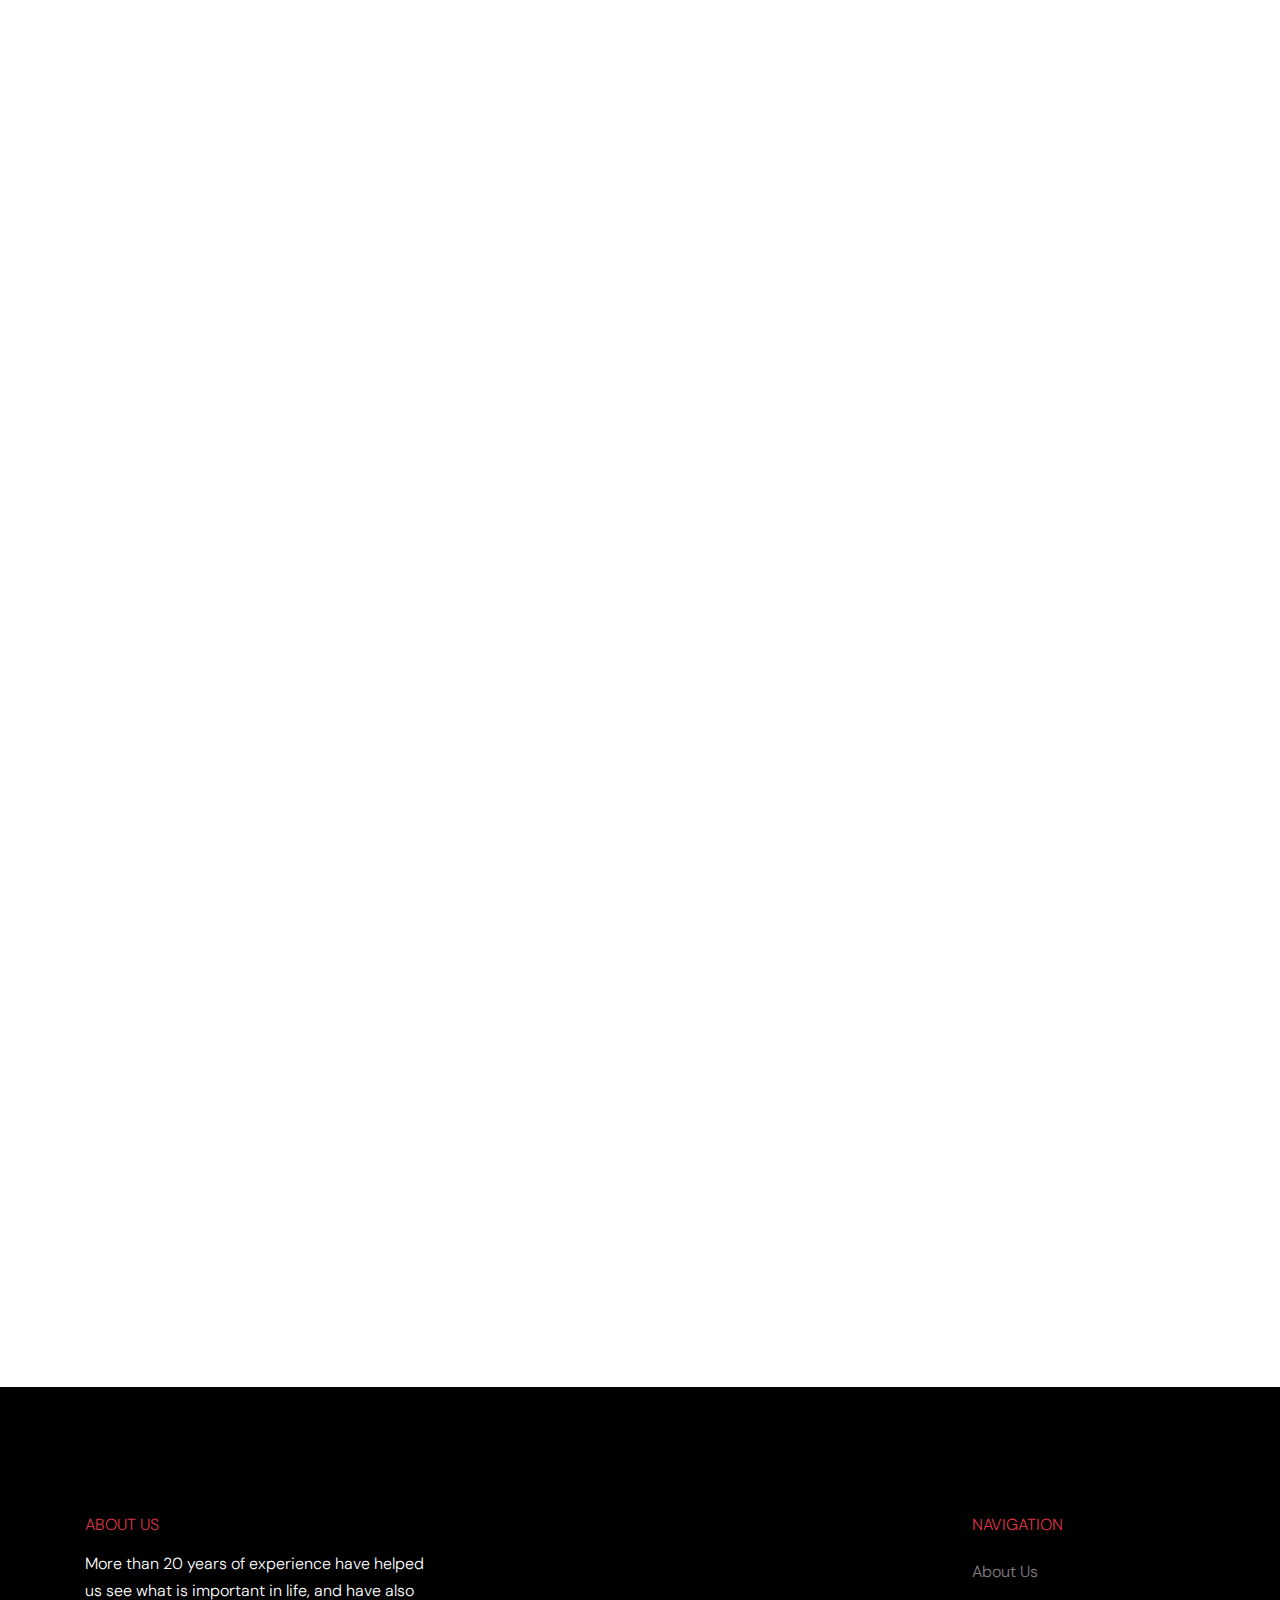
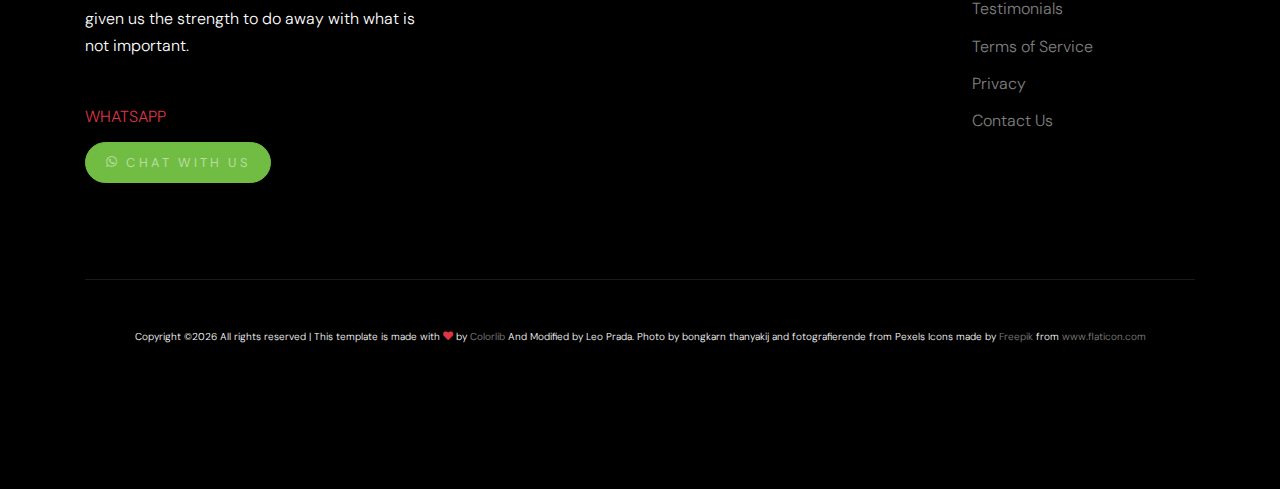
==== commit 499417d3: "edits from Mariann Makrai" ====
--- a/index.html
+++ b/index.html
@@ -164,7 +164,7 @@
                 <span class="icon-face"></span>
               </span>
               <h3>Get connected</h3>
-              <p>It's all about making connections and meeting your customers whereever they are.</p>
+              <p>It's all about making connections and meeting your customers wherever they are.</p>
             </div>
           </div>
           <div class="col-md-6 col-lg-4 mb-4 mb-lg-0">
